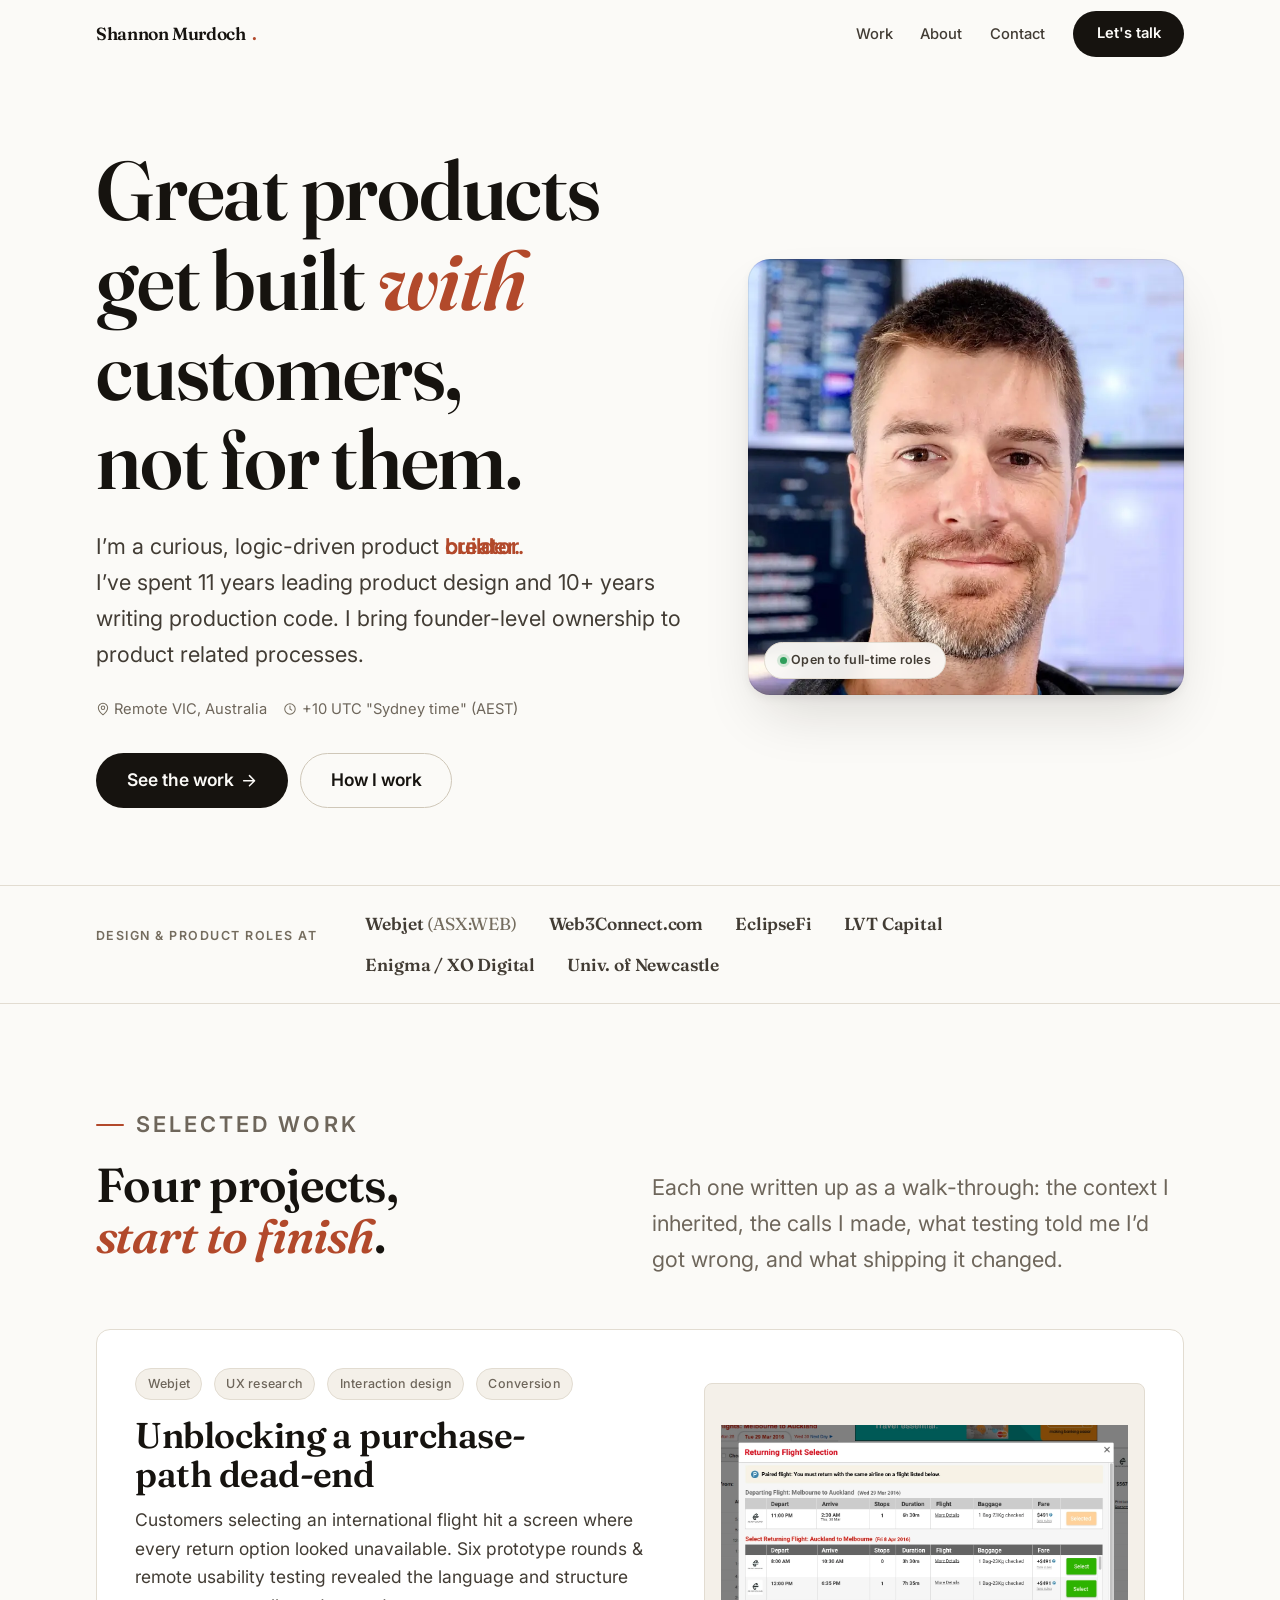
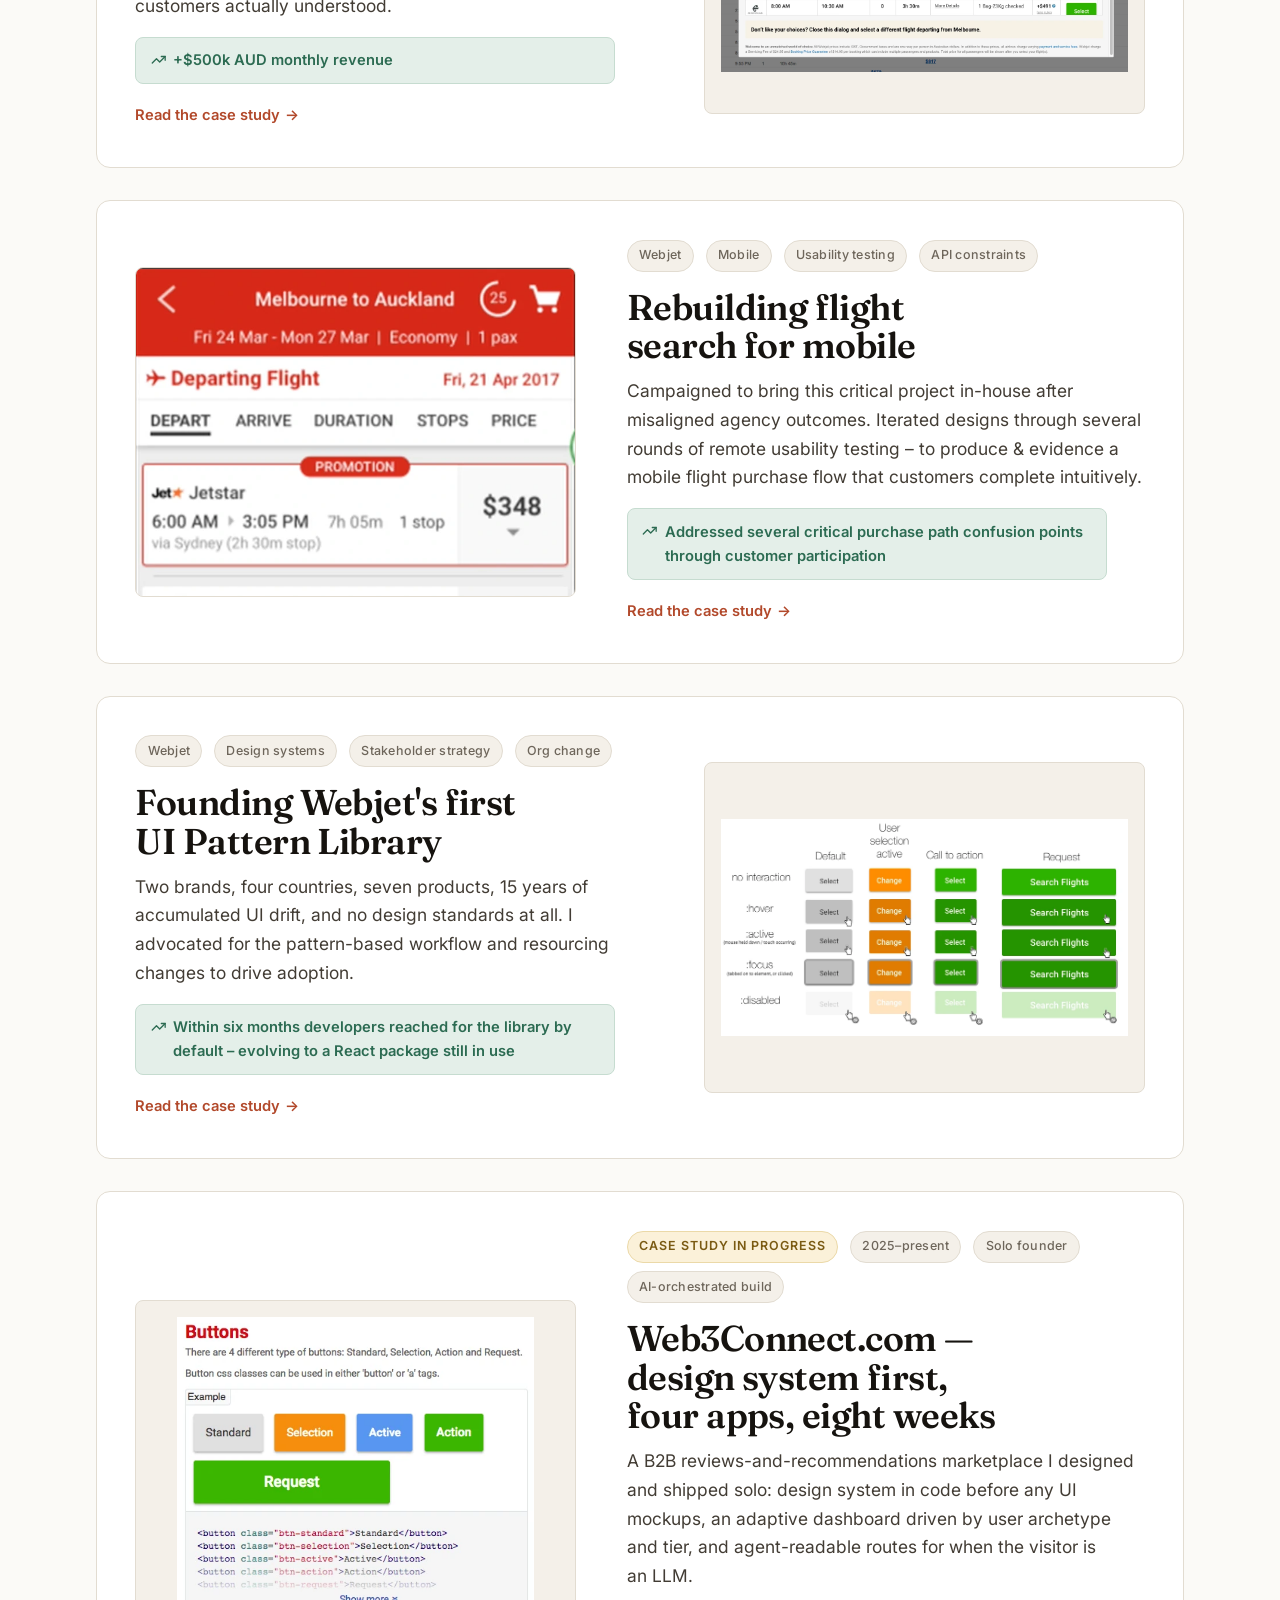
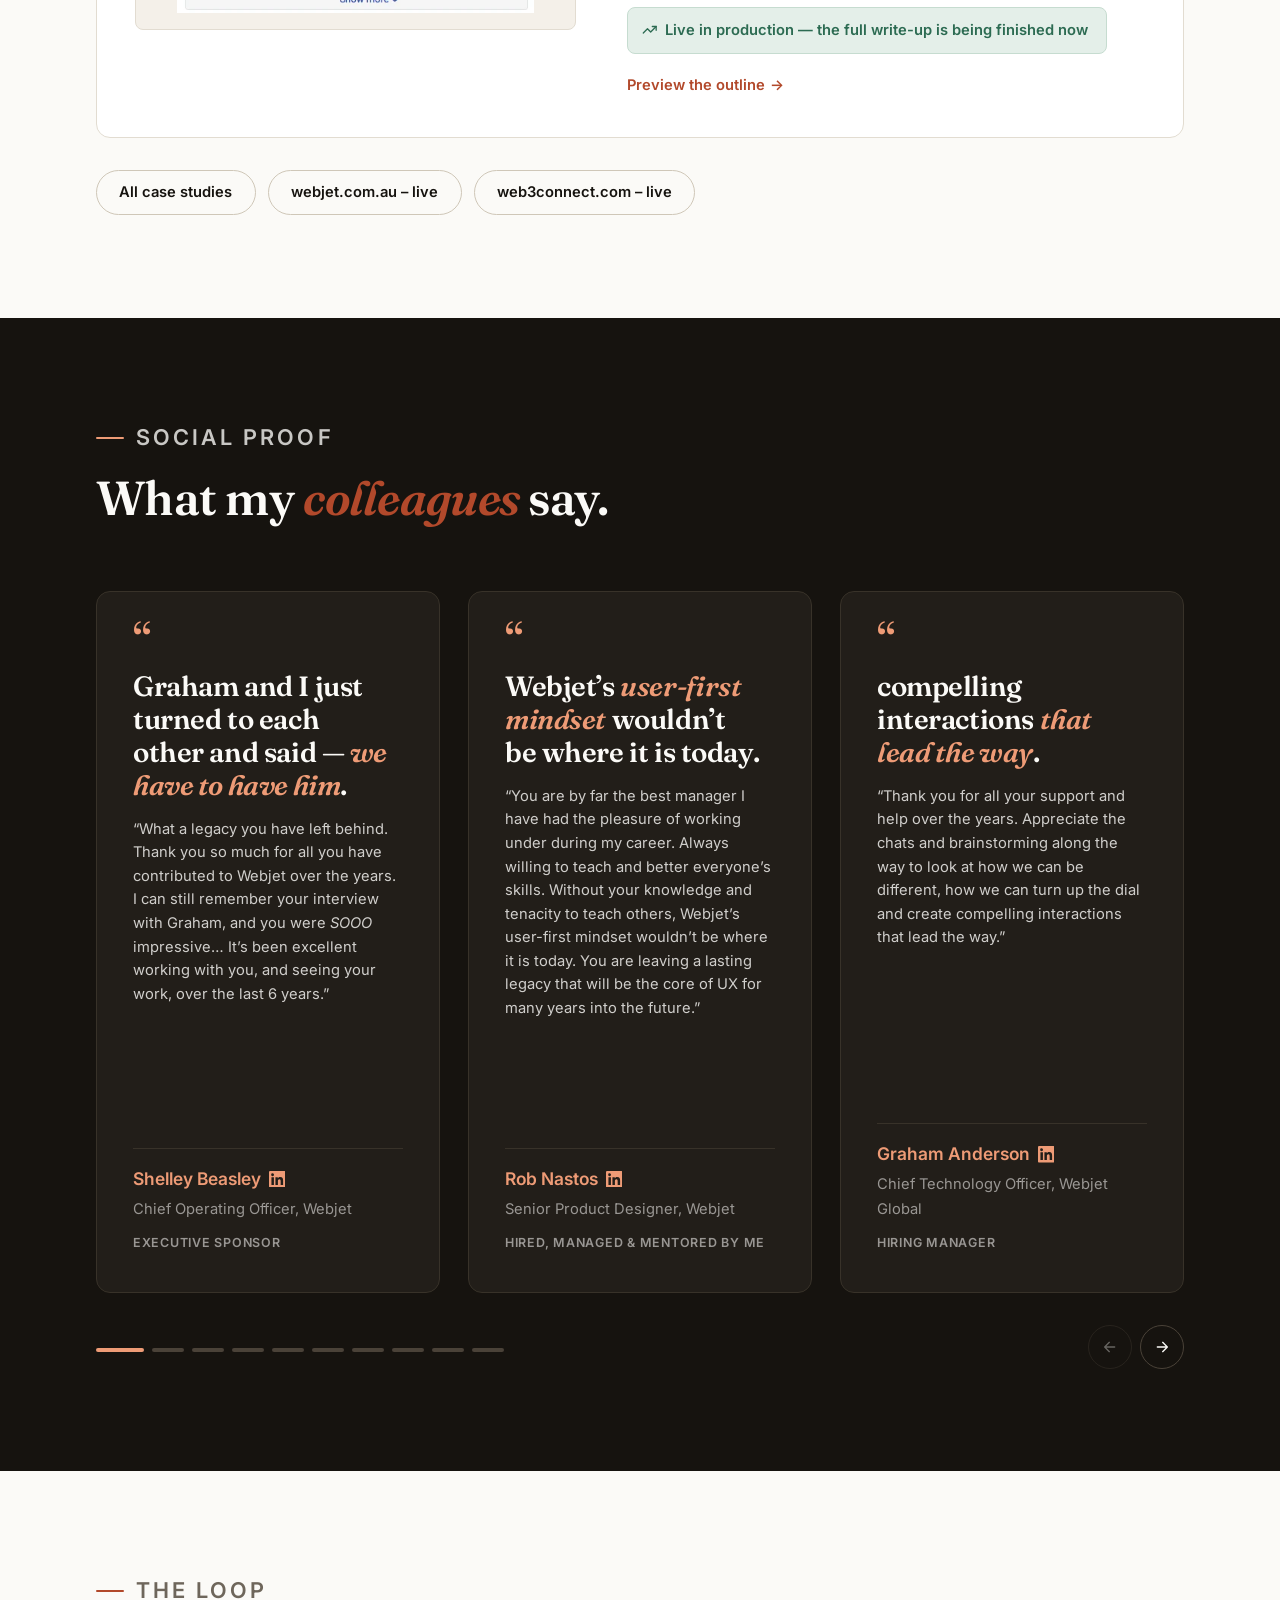
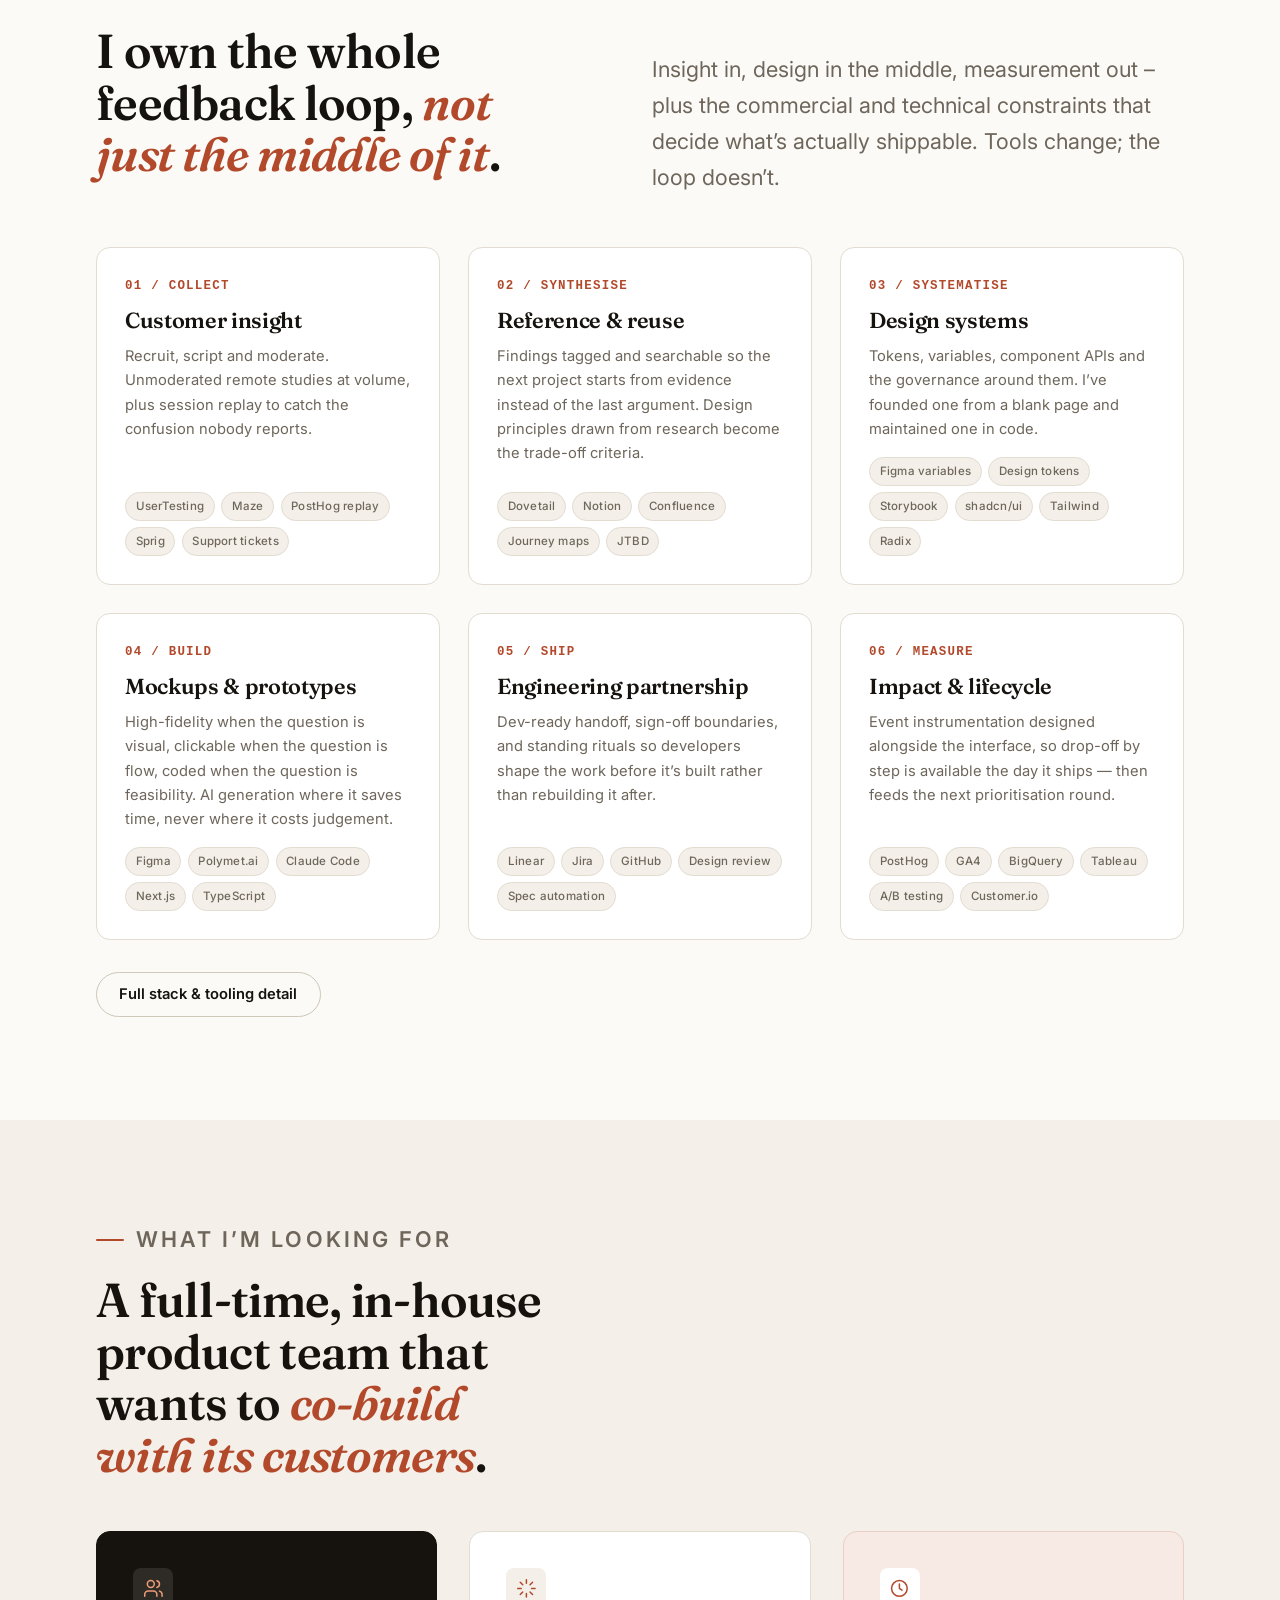
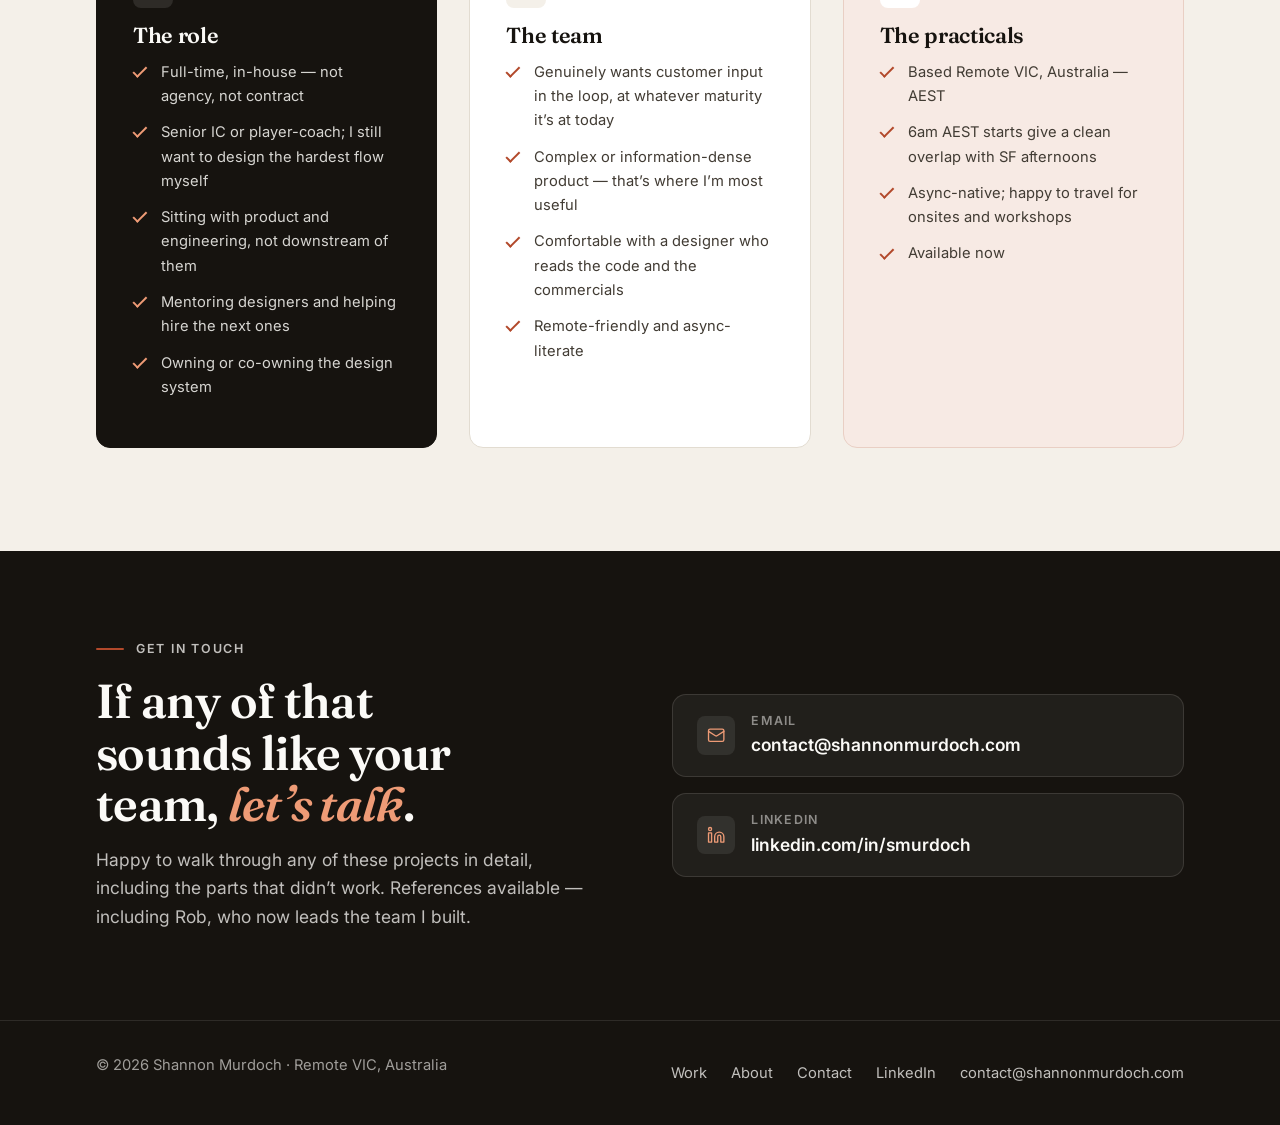
==== index.html @ 71bd130a "tweaks v2.2" ====
<!DOCTYPE html>
<html lang="en" class="no-js">
<head>
<meta charset="UTF-8">
<meta name="viewport" content="width=device-width, initial-scale=1">
<title>Shannon Murdoch — Product Design Leader</title>
<meta name="description" content="Product design leader with 20 years across design and engineering. I build products with customers, not for them — research practice, design systems, and shipped production interfaces. Available for a full-time in-house role. AEST, remote-native.">
<link rel="canonical" href="https://shannonmurdoch.com/">
<meta name="theme-color" content="#FBFAF7">
<meta property="og:type" content="website">
<meta property="og:site_name" content="Shannon Murdoch">
<meta property="og:url" content="https://shannonmurdoch.com/">
<meta property="og:title" content="Shannon Murdoch — Product Design Leader">
<meta property="og:description" content="20 years across design and engineering. Founded Webjet's UX practice and first UI Pattern Library; one usability fix returned +$500k AUD TTV per month. Looking for a full-time in-house product team.">
<meta property="og:image" content="https://shannonmurdoch.com/images/og-shannon-murdoch.jpg">
<meta name="twitter:card" content="summary_large_image">
<meta name="twitter:title" content="Shannon Murdoch — Product Design Leader">
<meta name="twitter:description" content="20 years across design and engineering. I build products with customers, not for them.">
<meta name="twitter:image" content="https://shannonmurdoch.com/images/og-shannon-murdoch.jpg">
<link rel="preconnect" href="https://fonts.googleapis.com">
<link rel="preconnect" href="https://fonts.gstatic.com" crossorigin>
<link href="https://fonts.googleapis.com/css2?family=Fraunces:ital,opsz,wght@0,9..144,400..700;1,9..144,400..600&amp;family=Inter:wght@400;500;600;700&amp;display=swap" rel="stylesheet">
<link rel="stylesheet" href="style.css?v=6">
<script>document.documentElement.classList.remove('no-js');</script>
<script type="application/ld+json">
{
  "@context": "https://schema.org",
  "@type": "Person",
  "name": "Shannon Murdoch",
  "url": "https://shannonmurdoch.com/",
  "image": "https://shannonmurdoch.com/images/og-shannon-murdoch.jpg",
  "jobTitle": "Product Design Leader",
  "email": "contact@shannonmurdoch.com",
  "address": { "@type": "PostalAddress", "addressRegion": "VIC", "addressCountry": "AU" },
  "alumniOf": { "@type": "CollegeOrUniversity", "name": "University of Newcastle" },
  "sameAs": ["https://www.linkedin.com/in/smurdoch"],
  "knowsAbout": ["Product Design","UX Research","Design Systems","Design Leadership","Front-end Development","Conversion Optimisation"]
}
</script>
</head>
<body>
<a class="skip-link" href="#main">Skip to content</a>

<header class="site-header">
  <div class="wrap site-header__inner">
    <a class="brand" href="index.html">Shannon Murdoch<span class="brand__dot">.</span></a>
    <button class="nav__toggle" type="button" aria-expanded="false" aria-controls="site-nav">
      <span class="visually-hidden">Menu</span>
      <svg class="icon-open" viewBox="0 0 24 24" fill="none" stroke="currentColor" stroke-width="1.75" stroke-linecap="round" aria-hidden="true"><path d="M3 6h18M3 12h18M3 18h18"/></svg>
      <svg class="icon-close" viewBox="0 0 24 24" fill="none" stroke="currentColor" stroke-width="1.75" stroke-linecap="round" aria-hidden="true"><path d="M18 6 6 18M6 6l12 12"/></svg>
    </button>
    <nav class="nav" id="site-nav" aria-label="Primary">
      <ul class="nav__list">
        <li><a class="nav__link" href="work.html">Work</a></li>
        <li><a class="nav__link" href="about.html">About</a></li>
        <li><a class="nav__link" href="contact.html">Contact</a></li>
      </ul>
      <a class="btn btn--primary" href="contact.html">Let's talk</a>
    </nav>
  </div>
</header>

<main id="main">

  <!-- ================= HERO ================= -->
  <section class="hero">
    <div class="wrap hero__grid">
      <div class="hero__body">
        <h1 class="hero__title">Great products get built <em>with</em> customers, not for them.</h1>
        <p class="hero__role visually-hidden">
          <span>Research practice</span><span>Design systems</span><span>Shipped interfaces</span><span>Measured outcomes</span>
        </p>
        <p class="hero__ethos">
          I&rsquo;m a curious, logic-driven product <span class="word-cycle" data-word-cycle aria-hidden="true"><span
            class="word-cycle__word is-in">creator.</span><span class="word-cycle__word">builder.</span><span
            class="word-cycle__word">founder.</span><span class="word-cycle__word">designer.</span><span
            class="word-cycle__word">researcher.</span></span><span class="visually-hidden">creator.</span><br>
          I&rsquo;ve spent 11 years leading product design and 10+ years writing production code. I bring
          founder-level ownership to product related processes.
        </p>
        <div class="hero__meta">
          <span>
            <svg viewBox="0 0 24 24" fill="none" stroke="currentColor" stroke-width="1.75" stroke-linecap="round" stroke-linejoin="round" aria-hidden="true"><path d="M20 10c0 6-8 12-8 12s-8-6-8-12a8 8 0 0 1 16 0Z"/><circle cx="12" cy="10" r="3"/></svg>
            Remote VIC, Australia
          </span>
          <span>
            <svg viewBox="0 0 24 24" fill="none" stroke="currentColor" stroke-width="1.75" stroke-linecap="round" stroke-linejoin="round" aria-hidden="true"><circle cx="12" cy="12" r="9"/><path d="M12 7v5l3 2"/></svg>
            +10 UTC "Sydney time" (AEST) 
          </span>
        </div>
        <div class="btn-row hero__actions">
          <a class="btn btn--primary btn--lg" href="work.html">
            See the work
            <svg viewBox="0 0 24 24" fill="none" stroke="currentColor" stroke-width="2" stroke-linecap="round" stroke-linejoin="round" aria-hidden="true"><path d="M5 12h14M13 5l7 7-7 7"/></svg>
          </a>
          <a class="btn btn--ghost btn--lg" href="about.html">How I work</a>
        </div>
      </div>
      <div class="hero__media">
        <div class="portrait portrait--square">
          <img src="images/shannon-murdoch.webp" width="800" height="800" alt="Shannon Murdoch" fetchpriority="high" decoding="async">
          <span class="portrait__badge"><span class="pulse" aria-hidden="true"></span> Open to full-time roles</span>
        </div>
      </div>
    </div>
  </section>

  <!-- ================= PROOF STRIP ================= -->
  <div class="proof-strip">
    <div class="wrap proof-strip__inner">
      <p class="proof-strip__label">Design &amp; product roles at</p>
      <ul class="proof-strip__items">
        <li>Webjet <span aria-hidden="true" style="color:var(--ink-4);font-weight:400">(ASX:WEB)</span></li>
        <li>Web3Connect.com</li>
        <li>EclipseFi</li>
        <li>LVT&nbsp;Capital</li>
        <li>Enigma&nbsp;/&nbsp;XO&nbsp;Digital</li>
        <li>Univ.&nbsp;of&nbsp;Newcastle</li>
      </ul>
    </div>
  </div>

  

  <!-- ================= SELECTED WORK ================= -->
  <section class="section" id="work">
    <div class="wrap">
      <div class="section-head section-head--split" data-reveal>
        <div>
          <p class="eyebrow">Selected work</p>
          <h2>Four projects, <em>start to finish</em>.</h2>
        </div>
        <div>
          <p>Each one written up as a walk-through: the context I inherited, the calls I made, what testing told me
          I&rsquo;d got wrong, and what shipping it changed.</p>
        </div>
      </div>

      <div class="work-list">

        <article class="work-card" data-reveal>
          <div class="work-card__body">
            <div class="work-card__meta">
              <span class="chip">Webjet</span>
              <span class="chip">UX research</span>
              <span class="chip">Interaction design</span>
              <span class="chip">Conversion</span>
            </div>
            <h3 class="work-card__title"><a href="work/paired-flight-modal.html">Unblocking a purchase-path dead-end</a></h3>
            <p class="work-card__desc">
              Customers selecting an international flight hit a screen where every return option looked unavailable.
              Six prototype rounds & remote usability testing revealed the language and structure customers actually understood.
            </p>
            <p class="work-card__outcome">
              <svg viewBox="0 0 24 24" fill="none" stroke="currentColor" stroke-width="2" stroke-linecap="round" stroke-linejoin="round" aria-hidden="true"><path d="M22 7 13.5 15.5l-5-5L2 17"/><path d="M16 7h6v6"/></svg>
              +$500k AUD monthly revenue
            </p>
            <span class="link-arrow">Read the case study <span class="arrow" aria-hidden="true">&rarr;</span></span>
          </div>
          <div class="work-card__media">
            <img src="images/work/paired-flight-modal/13-final-design.webp" width="1222" height="743" alt="Final paired-flight modal design showing departing flight and selectable returning flights" loading="lazy" decoding="async">
          </div>
        </article>

        <article class="work-card work-card--alt" data-reveal>
          <div class="work-card__body">
            <div class="work-card__meta">
              <span class="chip">Webjet</span>
              <span class="chip">Mobile</span>
              <span class="chip">Usability testing</span>
              <span class="chip">API constraints</span>
            </div>
            <h3 class="work-card__title"><a href="work/mobile-flight-purchase-path.html">Rebuilding flight search for mobile</a></h3>
            <p class="work-card__desc">
              Campaigned to bring this critical project in-house after misaligned agency outcomes. Iterated designs through several rounds
              of remote usability testing &ndash; to produce &amp; evidence a mobile flight purchase flow that customers
               complete intuitively.
            </p>
            <p class="work-card__outcome">
              <svg viewBox="0 0 24 24" fill="none" stroke="currentColor" stroke-width="2" stroke-linecap="round" stroke-linejoin="round" aria-hidden="true"><path d="M22 7 13.5 15.5l-5-5L2 17"/><path d="M16 7h6v6"/></svg>
              Addressed several critical purchase path confusion points through customer participation 
            </p>
            <span class="link-arrow">Read the case study <span class="arrow" aria-hidden="true">&rarr;</span></span>
          </div>
          <div class="work-card__media work-card__media--cover">
            <img src="images/work/mobile-flight-purchase-path/15-round-6-final.webp" width="760" height="1347" alt="Final mobile flight search results screen with sortable headers and a paired-flight promotion card" loading="lazy" decoding="async">
          </div>
        </article>

        <article class="work-card" data-reveal>
          <div class="work-card__body">
            <div class="work-card__meta">
              <span class="chip">Webjet</span>
              <span class="chip">Design systems</span>
              <span class="chip">Stakeholder strategy</span>
              <span class="chip">Org change</span>
            </div>
            <h3 class="work-card__title"><a href="work/ui-pattern-library.html">Founding Webjet's first UI Pattern Library</a></h3>
            <p class="work-card__desc">
              Two brands, four countries, seven products, 15 years of accumulated UI drift, and no design standards
              at all. I advocated for the pattern-based workflow and resourcing changes to drive adoption.
            </p>
            <p class="work-card__outcome">
              <svg viewBox="0 0 24 24" fill="none" stroke="currentColor" stroke-width="2" stroke-linecap="round" stroke-linejoin="round" aria-hidden="true"><path d="M22 7 13.5 15.5l-5-5L2 17"/><path d="M16 7h6v6"/></svg>
              Within six months developers reached for the library by default &ndash; evolving to a React package still in use
            </p>
            <span class="link-arrow">Read the case study <span class="arrow" aria-hidden="true">&rarr;</span></span>
          </div>
          <div class="work-card__media">
            <img src="images/work/ui-pattern-library/06-button-suite-spec.webp" width="884" height="471" alt="The standard Webjet button suite: sizes, states and colour variants" loading="lazy" decoding="async">
          </div>
        </article>

        <article class="work-card work-card--alt" data-reveal>
          <div class="work-card__body">
            <div class="work-card__meta">
              <span class="badge-soon">Case study in progress</span>
              <span class="chip">2025&ndash;present</span>
              <span class="chip">Solo founder</span>
              <span class="chip">AI-orchestrated build</span>
            </div>
            <h3 class="work-card__title"><a href="work/web3connect.html">Web3Connect.com &mdash; design system first, four apps, eight weeks</a></h3>
            <p class="work-card__desc">
              A B2B reviews-and-recommendations marketplace I designed and shipped solo: design system in code before
              any UI mockups, an adaptive dashboard driven by user archetype and tier, and agent-readable routes for
              when the visitor is an LLM.
            </p>
            <p class="work-card__outcome">
              <svg viewBox="0 0 24 24" fill="none" stroke="currentColor" stroke-width="2" stroke-linecap="round" stroke-linejoin="round" aria-hidden="true"><path d="M22 7 13.5 15.5l-5-5L2 17"/><path d="M16 7h6v6"/></svg>
              Live in production &mdash; the full write-up is being finished now
            </p>
            <span class="link-arrow">Preview the outline <span class="arrow" aria-hidden="true">&rarr;</span></span>
          </div>
          <div class="work-card__media">
            <img src="images/work/ui-pattern-library/07-hologram-documentation.webp" width="473" height="392" alt="Placeholder: documented component library output" loading="lazy" decoding="async">
          </div>
        </article>

      </div>

      <div class="btn-row mt-6" data-reveal>
        <a class="btn btn--ghost" href="work.html">All case studies</a>
        <a class="btn btn--ghost" href="https://www.webjet.com.au" target="_blank" rel="noopener noreferrer">webjet.com.au &ndash; live</a>
        <a class="btn btn--ghost" href="https://web3connect.com" target="_blank" rel="noopener noreferrer">web3connect.com &ndash; live</a>
      </div>
    </div>
  </section>

  <!-- ================= TESTIMONIALS ================= -->
  <section class="section section--ink" id="testimonials">
    <div class="wrap">
      <div class="section-head section-head--split" data-reveal>
        <div>
          <p class="eyebrow">Social proof</p>
          <h2>What my <em>colleagues</em> say.</h2>
        </div>
        <div>
          <p></p>
        </div>
      </div>

      <div class="tst" data-carousel aria-roledescription="carousel" aria-label="Testimonials">
        <div class="tst__viewport">
          <ul class="tst__track" style="list-style:none;margin:0;padding:0;max-width:none">

            <li class="tst__slide">
              <blockquote class="quote-card">
                <span class="quote-card__mark" aria-hidden="true">&ldquo;</span>
                <p class="quote-card__headline">Graham and I just turned to each other and said &mdash; <em>we have to have him</em>.</p>
                <div class="quote-card__body">
                  <p>&ldquo;What a legacy you have left behind. Thank you so
                  much for all you have contributed to Webjet over the years. I can still remember your interview with
                  Graham, and you were <em>SOOO</em> impressive&hellip; It&rsquo;s been excellent working
                  with you, and seeing your work, over the last 6 years.&rdquo;</p>
                </div>
                <footer class="quote-card__attr">
                  <cite><span class="quote-card__name"><a class="attr-link" href="https://www.linkedin.com/in/shelleybeasley/" target="_blank" rel="noopener noreferrer">Shelley Beasley<svg class="attr-link__icon" width="16" height="16" viewBox="0 0 24 24" fill="currentColor" aria-hidden="true"><path d="M20.45 20.45h-3.55v-5.57c0-1.33-.03-3.04-1.85-3.04-1.86 0-2.14 1.44-2.14 2.94v5.67H9.35V9h3.41v1.56h.05c.47-.9 1.63-1.85 3.36-1.85 3.6 0 4.27 2.37 4.27 5.45v6.29ZM5.34 7.43a2.07 2.07 0 1 1 0-4.13 2.07 2.07 0 0 1 0 4.13ZM7.12 20.45H3.55V9h3.57v11.45ZM22.22 0H1.77C.79 0 0 .77 0 1.72v20.56C0 23.23.79 24 1.77 24h20.45c.98 0 1.78-.77 1.78-1.72V1.72C24 .77 23.2 0 22.22 0Z"/></svg><span class="visually-hidden"> on LinkedIn (opens in a new tab)</span></a></span>
                  <span class="quote-card__role">Chief Operating Officer, Webjet</span></cite>
                  <span class="quote-card__rel">Executive sponsor</span>
                </footer>
              </blockquote>
            </li>

            <li class="tst__slide">
              <blockquote class="quote-card">
                <span class="quote-card__mark" aria-hidden="true">&ldquo;</span>
                <p class="quote-card__headline">Webjet&rsquo;s <em>user-first mindset</em> wouldn&rsquo;t be where it is today.</p>
                <div class="quote-card__body">
                  <p>&ldquo;You are by far the best manager I have had the pleasure of working under during my career. Always
                  willing to teach and better everyone&rsquo;s skills. Without your knowledge and tenacity to teach others,
                  Webjet&rsquo;s user-first mindset wouldn&rsquo;t be where it is today. You are leaving a lasting legacy that will be
                  the core of UX for many years into the future.&rdquo;</p>
                </div>
                <footer class="quote-card__attr">
                  <cite><span class="quote-card__name"><a class="attr-link" href="https://www.linkedin.com/in/rob-nastos/" target="_blank" rel="noopener noreferrer">Rob Nastos<svg class="attr-link__icon" width="16" height="16" viewBox="0 0 24 24" fill="currentColor" aria-hidden="true"><path d="M20.45 20.45h-3.55v-5.57c0-1.33-.03-3.04-1.85-3.04-1.86 0-2.14 1.44-2.14 2.94v5.67H9.35V9h3.41v1.56h.05c.47-.9 1.63-1.85 3.36-1.85 3.6 0 4.27 2.37 4.27 5.45v6.29ZM5.34 7.43a2.07 2.07 0 1 1 0-4.13 2.07 2.07 0 0 1 0 4.13ZM7.12 20.45H3.55V9h3.57v11.45ZM22.22 0H1.77C.79 0 0 .77 0 1.72v20.56C0 23.23.79 24 1.77 24h20.45c.98 0 1.78-.77 1.78-1.72V1.72C24 .77 23.2 0 22.22 0Z"/></svg><span class="visually-hidden"> on LinkedIn (opens in a new tab)</span></a></span>
                  <span class="quote-card__role">Senior Product Designer, Webjet</span></cite>
                  <span class="quote-card__rel">Hired, managed &amp; mentored by me</span>
                </footer>
              </blockquote>
            </li>

            <li class="tst__slide">
              <blockquote class="quote-card">
                <span class="quote-card__mark" aria-hidden="true">&ldquo;</span>
                <p class="quote-card__headline">compelling interactions <em>that lead the way</em>.</p>
                <div class="quote-card__body">
                  <p>&ldquo;Thank you for all your support and help over the years. Appreciate the chats and brainstorming
                  along the way to look at how we can be different, how we can turn up the dial and create compelling
                  interactions that lead the way.&rdquo;</p>
                </div>
                <footer class="quote-card__attr">
                  <cite><span class="quote-card__name"><a class="attr-link" href="https://www.linkedin.com/in/andersongraham/" target="_blank" rel="noopener noreferrer">Graham Anderson<svg class="attr-link__icon" width="16" height="16" viewBox="0 0 24 24" fill="currentColor" aria-hidden="true"><path d="M20.45 20.45h-3.55v-5.57c0-1.33-.03-3.04-1.85-3.04-1.86 0-2.14 1.44-2.14 2.94v5.67H9.35V9h3.41v1.56h.05c.47-.9 1.63-1.85 3.36-1.85 3.6 0 4.27 2.37 4.27 5.45v6.29ZM5.34 7.43a2.07 2.07 0 1 1 0-4.13 2.07 2.07 0 0 1 0 4.13ZM7.12 20.45H3.55V9h3.57v11.45ZM22.22 0H1.77C.79 0 0 .77 0 1.72v20.56C0 23.23.79 24 1.77 24h20.45c.98 0 1.78-.77 1.78-1.72V1.72C24 .77 23.2 0 22.22 0Z"/></svg><span class="visually-hidden"> on LinkedIn (opens in a new tab)</span></a></span>
                  <span class="quote-card__role">Chief Technology Officer, Webjet Global</span></cite>
                  <span class="quote-card__rel">Hiring manager</span>
                </footer>
              </blockquote>
            </li>

            <li class="tst__slide">
              <blockquote class="quote-card">
                <span class="quote-card__mark" aria-hidden="true">&ldquo;</span>
                <p class="quote-card__headline">You truly have left a mark on Webjet and <em>embedded UX</em> here.</p>
                <div class="quote-card__body">
                  <p>&ldquo;It&rsquo;s been a pleasure to work with you over the years. You truly have left a mark on Webjet and
                  embedded UX here.&rdquo;</p>
                </div>
                <footer class="quote-card__attr">
                  <cite><span class="quote-card__name"><a class="attr-link" href="https://www.linkedin.com/in/shashank-kaul-13b5839/" target="_blank" rel="noopener noreferrer">Shashank Kaul<svg class="attr-link__icon" width="16" height="16" viewBox="0 0 24 24" fill="currentColor" aria-hidden="true"><path d="M20.45 20.45h-3.55v-5.57c0-1.33-.03-3.04-1.85-3.04-1.86 0-2.14 1.44-2.14 2.94v5.67H9.35V9h3.41v1.56h.05c.47-.9 1.63-1.85 3.36-1.85 3.6 0 4.27 2.37 4.27 5.45v6.29ZM5.34 7.43a2.07 2.07 0 1 1 0-4.13 2.07 2.07 0 0 1 0 4.13ZM7.12 20.45H3.55V9h3.57v11.45ZM22.22 0H1.77C.79 0 0 .77 0 1.72v20.56C0 23.23.79 24 1.77 24h20.45c.98 0 1.78-.77 1.78-1.72V1.72C24 .77 23.2 0 22.22 0Z"/></svg><span class="visually-hidden"> on LinkedIn (opens in a new tab)</span></a></span>
                  <span class="quote-card__role">Chief Technology Officer, Webjet ANZ</span></cite>
                  <span class="quote-card__rel">Engineering leadership</span>
                </footer>
              </blockquote>
            </li>

            <li class="tst__slide">
              <blockquote class="quote-card">
                <span class="quote-card__mark" aria-hidden="true">&ldquo;</span>
                <p class="quote-card__headline">UX became a <em>first consideration</em> when designing new features.</p>
                <div class="quote-card__body">
                  <p>&ldquo;You made a major contribution to the change of development process in Webjet, where UX became an
                  important / first consideration during design of new features.&rdquo;</p>
                </div>
                <footer class="quote-card__attr">
                  <cite><span class="quote-card__name"><a class="attr-link" href="https://www.linkedin.com/in/michael-freidgeim-0106853/" target="_blank" rel="noopener noreferrer">Michael Freidgeim<svg class="attr-link__icon" width="16" height="16" viewBox="0 0 24 24" fill="currentColor" aria-hidden="true"><path d="M20.45 20.45h-3.55v-5.57c0-1.33-.03-3.04-1.85-3.04-1.86 0-2.14 1.44-2.14 2.94v5.67H9.35V9h3.41v1.56h.05c.47-.9 1.63-1.85 3.36-1.85 3.6 0 4.27 2.37 4.27 5.45v6.29ZM5.34 7.43a2.07 2.07 0 1 1 0-4.13 2.07 2.07 0 0 1 0 4.13ZM7.12 20.45H3.55V9h3.57v11.45ZM22.22 0H1.77C.79 0 0 .77 0 1.72v20.56C0 23.23.79 24 1.77 24h20.45c.98 0 1.78-.77 1.78-1.72V1.72C24 .77 23.2 0 22.22 0Z"/></svg><span class="visually-hidden"> on LinkedIn (opens in a new tab)</span></a></span>
                  <span class="quote-card__role">Engineering, Webjet</span></cite>
                  <span class="quote-card__rel">Cross-functional partner</span>
                </footer>
              </blockquote>
            </li>

            <li class="tst__slide">
              <blockquote class="quote-card">
                <span class="quote-card__mark" aria-hidden="true">&ldquo;</span>
                <p class="quote-card__headline">A depth of experience most candidates <em>can only dream of</em>.</p>
                <div class="quote-card__body">
                  <p>&ldquo;Shannon was, without a doubt, the single most valued member of our digital team. His strategic
                  vision and ability to map and plan out even the most complex of projects was highly valued. He is
                  confident applying a range of UX methodologies to gain insight&hellip; I&rsquo;ve never had a staff member who was
                  more of a pleasure to manage and to learn from. I cannot recommend him highly enough and would re-hire
                  him myself at any time.&rdquo;</p>
                </div>
                <footer class="quote-card__attr">
                  <cite><span class="quote-card__name">Tara Saxon</span>
                  <span class="quote-card__role">Shannon&rsquo;s manager, Enigma Communications</span></cite>
                  <span class="quote-card__rel">LinkedIn recommendation</span>
                </footer>
              </blockquote>
            </li>

            <li class="tst__slide">
              <blockquote class="quote-card">
                <span class="quote-card__mark" aria-hidden="true">&ldquo;</span>
                <p class="quote-card__headline">A blend of <em>strategist, analyst, architect and developer</em>.</p>
                <div class="quote-card__body">
                  <p>&ldquo;Shannon is a unique and talented blend of strategist, analyst, architect and developer. This is a
                  reflection of his breadth of interest and expertise &mdash; not a case of being a &lsquo;jack of all trades&rsquo;. He is
                  positively tenacious, thorough, ethical, and equally capable teasing out project requirements and goals
                  in meetings as he is in extracting insights from web analytics, competitor analysis, and market
                  research.&rdquo;</p>
                </div>
                <footer class="quote-card__attr">
                  <cite><span class="quote-card__name"><a class="attr-link" href="https://www.linkedin.com/in/pauldoolan1/" target="_blank" rel="noopener noreferrer">Paul Doolan<svg class="attr-link__icon" width="16" height="16" viewBox="0 0 24 24" fill="currentColor" aria-hidden="true"><path d="M20.45 20.45h-3.55v-5.57c0-1.33-.03-3.04-1.85-3.04-1.86 0-2.14 1.44-2.14 2.94v5.67H9.35V9h3.41v1.56h.05c.47-.9 1.63-1.85 3.36-1.85 3.6 0 4.27 2.37 4.27 5.45v6.29ZM5.34 7.43a2.07 2.07 0 1 1 0-4.13 2.07 2.07 0 0 1 0 4.13ZM7.12 20.45H3.55V9h3.57v11.45ZM22.22 0H1.77C.79 0 0 .77 0 1.72v20.56C0 23.23.79 24 1.77 24h20.45c.98 0 1.78-.77 1.78-1.72V1.72C24 .77 23.2 0 22.22 0Z"/></svg><span class="visually-hidden"> on LinkedIn (opens in a new tab)</span></a></span>
                  <span class="quote-card__role">Same team, Enigma Communications</span></cite>
                  <span class="quote-card__rel">LinkedIn recommendation</span>
                </footer>
              </blockquote>
            </li>

            <li class="tst__slide">
              <blockquote class="quote-card">
                <span class="quote-card__mark" aria-hidden="true">&ldquo;</span>
                <p class="quote-card__headline">Instrumental in <em>setting the tone</em> of the UX team in Dubai.</p>
                <div class="quote-card__body">
                  <p>&ldquo;Huge thank you for recommending me to lead the UX team at WebBeds. You were instrumental in setting
                  the tone of the UX team in Dubai, and the knowledge you shared during that week-long workshop back in
                  Jul 2019 was of tremendous help &mdash; I can&rsquo;t thank you enough for that.&rdquo;</p>
                </div>
                <footer class="quote-card__attr">
                  <cite><span class="quote-card__name"><a class="attr-link" href="https://www.linkedin.com/in/varunvelhankar/" target="_blank" rel="noopener noreferrer">Varun Velhankar<svg class="attr-link__icon" width="16" height="16" viewBox="0 0 24 24" fill="currentColor" aria-hidden="true"><path d="M20.45 20.45h-3.55v-5.57c0-1.33-.03-3.04-1.85-3.04-1.86 0-2.14 1.44-2.14 2.94v5.67H9.35V9h3.41v1.56h.05c.47-.9 1.63-1.85 3.36-1.85 3.6 0 4.27 2.37 4.27 5.45v6.29ZM5.34 7.43a2.07 2.07 0 1 1 0-4.13 2.07 2.07 0 0 1 0 4.13ZM7.12 20.45H3.55V9h3.57v11.45ZM22.22 0H1.77C.79 0 0 .77 0 1.72v20.56C0 23.23.79 24 1.77 24h20.45c.98 0 1.78-.77 1.78-1.72V1.72C24 .77 23.2 0 22.22 0Z"/></svg><span class="visually-hidden"> on LinkedIn (opens in a new tab)</span></a></span>
                  <span class="quote-card__role">UX Lead, WebBeds (Dubai)</span></cite>
                  <span class="quote-card__rel">Regional team</span>
                </footer>
              </blockquote>
            </li>

            <li class="tst__slide">
              <blockquote class="quote-card">
                <span class="quote-card__mark" aria-hidden="true">&ldquo;</span>
                <p class="quote-card__headline">Bringing in a <em>proper UX model and mindset</em>.</p>
                <div class="quote-card__body">
                  <p>&ldquo;Over 5 years at Webjet sorting us out and bringing in a proper UX model and mindset. Your dedication
                  and doggedness is one of your greatest assets &mdash; which will sorely be missed.&rdquo;</p>
                </div>
                <footer class="quote-card__attr">
                  <cite><span class="quote-card__name"><a class="attr-link" href="https://www.linkedin.com/in/lachlan-mckerrow-6065aa3/" target="_blank" rel="noopener noreferrer">Lachlan McKerrow<svg class="attr-link__icon" width="16" height="16" viewBox="0 0 24 24" fill="currentColor" aria-hidden="true"><path d="M20.45 20.45h-3.55v-5.57c0-1.33-.03-3.04-1.85-3.04-1.86 0-2.14 1.44-2.14 2.94v5.67H9.35V9h3.41v1.56h.05c.47-.9 1.63-1.85 3.36-1.85 3.6 0 4.27 2.37 4.27 5.45v6.29ZM5.34 7.43a2.07 2.07 0 1 1 0-4.13 2.07 2.07 0 0 1 0 4.13ZM7.12 20.45H3.55V9h3.57v11.45ZM22.22 0H1.77C.79 0 0 .77 0 1.72v20.56C0 23.23.79 24 1.77 24h20.45c.98 0 1.78-.77 1.78-1.72V1.72C24 .77 23.2 0 22.22 0Z"/></svg><span class="visually-hidden"> on LinkedIn (opens in a new tab)</span></a></span>
                  <span class="quote-card__role">Product Owner, Webjet</span></cite>
                  <span class="quote-card__rel">Farewell board</span>
                </footer>
              </blockquote>
            </li>

            <li class="tst__slide">
              <blockquote class="quote-card">
                <span class="quote-card__mark" aria-hidden="true">&ldquo;</span>
                <p class="quote-card__headline">So many projects where you were <em>instrumental to the success</em>.</p>
                <div class="quote-card__body">
                  <p>&ldquo;It&rsquo;s hard to imagine Webjet without you. I have been on so many projects throughout my time where
                  you were instrumental to the success. I loved that I could bounce ideas with you on any topic. I have
                  learned a lot from you.&rdquo;</p>
                </div>
                <footer class="quote-card__attr">
                  <cite><span class="quote-card__name"><a class="attr-link" href="https://www.linkedin.com/in/dinesh-cooray-43b57636/" target="_blank" rel="noopener noreferrer">Dinesh Cooray<svg class="attr-link__icon" width="16" height="16" viewBox="0 0 24 24" fill="currentColor" aria-hidden="true"><path d="M20.45 20.45h-3.55v-5.57c0-1.33-.03-3.04-1.85-3.04-1.86 0-2.14 1.44-2.14 2.94v5.67H9.35V9h3.41v1.56h.05c.47-.9 1.63-1.85 3.36-1.85 3.6 0 4.27 2.37 4.27 5.45v6.29ZM5.34 7.43a2.07 2.07 0 1 1 0-4.13 2.07 2.07 0 0 1 0 4.13ZM7.12 20.45H3.55V9h3.57v11.45ZM22.22 0H1.77C.79 0 0 .77 0 1.72v20.56C0 23.23.79 24 1.77 24h20.45c.98 0 1.78-.77 1.78-1.72V1.72C24 .77 23.2 0 22.22 0Z"/></svg><span class="visually-hidden"> on LinkedIn (opens in a new tab)</span></a></span>
                  <span class="quote-card__role">Business Analyst, Flights, Webjet</span></cite>
                  <span class="quote-card__rel">Farewell board</span>
                </footer>
              </blockquote>
            </li>

            <li class="tst__slide">
              <blockquote class="quote-card">
                <span class="quote-card__mark" aria-hidden="true">&ldquo;</span>
                <p class="quote-card__headline">Helped us avoid <em>one button doing 11 different things</em>.</p>
                <div class="quote-card__body">
                  <p>&ldquo;It&rsquo;s nice to work with you, and introducing UX culture to Webjet. You contributed significant
                  effort to every interaction, with valuable customer feedback &mdash; helped us to avoid one button doing 11
                  different things!&rdquo;</p>
                </div>
                <footer class="quote-card__attr">
                  <cite><span class="quote-card__name"><a class="attr-link" href="https://www.linkedin.com/in/mitalkakaiya/" target="_blank" rel="noopener noreferrer">Mital Kakaiya<svg class="attr-link__icon" width="16" height="16" viewBox="0 0 24 24" fill="currentColor" aria-hidden="true"><path d="M20.45 20.45h-3.55v-5.57c0-1.33-.03-3.04-1.85-3.04-1.86 0-2.14 1.44-2.14 2.94v5.67H9.35V9h3.41v1.56h.05c.47-.9 1.63-1.85 3.36-1.85 3.6 0 4.27 2.37 4.27 5.45v6.29ZM5.34 7.43a2.07 2.07 0 1 1 0-4.13 2.07 2.07 0 0 1 0 4.13ZM7.12 20.45H3.55V9h3.57v11.45ZM22.22 0H1.77C.79 0 0 .77 0 1.72v20.56C0 23.23.79 24 1.77 24h20.45c.98 0 1.78-.77 1.78-1.72V1.72C24 .77 23.2 0 22.22 0Z"/></svg><span class="visually-hidden"> on LinkedIn (opens in a new tab)</span></a></span>
                  <span class="quote-card__role">Solutions Architect, Webjet</span></cite>
                  <span class="quote-card__rel">Farewell board</span>
                </footer>
              </blockquote>
            </li>

            <li class="tst__slide">
              <blockquote class="quote-card">
                <span class="quote-card__mark" aria-hidden="true">&ldquo;</span>
                <p class="quote-card__headline">Always time and enthusiasm to lean into our <em>path of UX maturation</em>.</p>
                <div class="quote-card__body">
                  <p>&ldquo;You will be greatly missed. Thank you so much for always having time and enthusiasm to lean into
                  Online Republic and encourage us along our path of UX maturation.&rdquo;</p>
                </div>
                <footer class="quote-card__attr">
                  <cite><span class="quote-card__name"><a class="attr-link" href="https://www.linkedin.com/in/alexisduncan/" target="_blank" rel="noopener noreferrer">Ali Duncan<svg class="attr-link__icon" width="16" height="16" viewBox="0 0 24 24" fill="currentColor" aria-hidden="true"><path d="M20.45 20.45h-3.55v-5.57c0-1.33-.03-3.04-1.85-3.04-1.86 0-2.14 1.44-2.14 2.94v5.67H9.35V9h3.41v1.56h.05c.47-.9 1.63-1.85 3.36-1.85 3.6 0 4.27 2.37 4.27 5.45v6.29ZM5.34 7.43a2.07 2.07 0 1 1 0-4.13 2.07 2.07 0 0 1 0 4.13ZM7.12 20.45H3.55V9h3.57v11.45ZM22.22 0H1.77C.79 0 0 .77 0 1.72v20.56C0 23.23.79 24 1.77 24h20.45c.98 0 1.78-.77 1.78-1.72V1.72C24 .77 23.2 0 22.22 0Z"/></svg><span class="visually-hidden"> on LinkedIn (opens in a new tab)</span></a></span>
                  <span class="quote-card__role">Online Republic (Webjet Group, NZ)</span></cite>
                  <span class="quote-card__rel">Farewell board</span>
                </footer>
              </blockquote>
            </li>

          </ul>
        </div>

        <div class="tst__nav">
          <ul class="tst__dots" role="tablist" aria-label="Choose testimonial"></ul>
          <div class="tst__arrows">
            <button class="tst__arrow" type="button" data-tst="prev" aria-label="Previous testimonials">
              <svg viewBox="0 0 24 24" fill="none" stroke="currentColor" stroke-width="2" stroke-linecap="round" stroke-linejoin="round" aria-hidden="true"><path d="M19 12H5M11 19l-7-7 7-7"/></svg>
            </button>
            <button class="tst__arrow" type="button" data-tst="next" aria-label="Next testimonials">
              <svg viewBox="0 0 24 24" fill="none" stroke="currentColor" stroke-width="2" stroke-linecap="round" stroke-linejoin="round" aria-hidden="true"><path d="M5 12h14M13 5l7 7-7 7"/></svg>
            </button>
          </div>
        </div>
      </div>
    </div>
  </section>

  <!-- ================= HOW I WORK (STACK) ================= -->
  <section class="section" id="approach">
    <div class="wrap">
      <div class="section-head section-head--split" data-reveal>
        <div>
          <p class="eyebrow">The loop</p>
          <h2>I own the whole feedback loop, <em>not just the middle of it</em>.</h2>
        </div>
        <div>
          <p>Insight in, design in the middle, measurement out &ndash; plus the commercial and technical constraints
          that decide what&rsquo;s actually shippable. Tools change; the loop doesn&rsquo;t.</p>
        </div>
      </div>

      <div class="cap-grid">
        <div class="cap" data-reveal>
          <span class="cap__step">01 / COLLECT</span>
          <h3>Customer insight</h3>
          <p>Recruit, script and moderate. Unmoderated remote studies at volume, plus session replay to catch the
          confusion nobody reports.</p>
          <div class="cap__tools">
            <span class="chip">UserTesting</span><span class="chip">Maze</span><span class="chip">PostHog replay</span><span class="chip">Sprig</span><span class="chip">Support tickets</span>
          </div>
        </div>
        <div class="cap" data-reveal>
          <span class="cap__step">02 / SYNTHESISE</span>
          <h3>Reference &amp; reuse</h3>
          <p>Findings tagged and searchable so the next project starts from evidence instead of the last argument.
          Design principles drawn from research become the trade-off criteria.</p>
          <div class="cap__tools">
            <span class="chip">Dovetail</span><span class="chip">Notion</span><span class="chip">Confluence</span><span class="chip">Journey maps</span><span class="chip">JTBD</span>
          </div>
        </div>
        <div class="cap" data-reveal>
          <span class="cap__step">03 / SYSTEMATISE</span>
          <h3>Design systems</h3>
          <p>Tokens, variables, component APIs and the governance around them. I&rsquo;ve founded one from a blank page
          and maintained one in code.</p>
          <div class="cap__tools">
            <span class="chip">Figma variables</span><span class="chip">Design tokens</span><span class="chip">Storybook</span><span class="chip">shadcn/ui</span><span class="chip">Tailwind</span><span class="chip">Radix</span>
          </div>
        </div>
        <div class="cap" data-reveal>
          <span class="cap__step">04 / BUILD</span>
          <h3>Mockups &amp; prototypes</h3>
          <p>High-fidelity when the question is visual, clickable when the question is flow, coded when the question
          is feasibility. AI generation where it saves time, never where it costs judgement.</p>
          <div class="cap__tools">
            <span class="chip">Figma</span><span class="chip">Polymet.ai</span><span class="chip">Claude&nbsp;Code</span><span class="chip">Next.js</span><span class="chip">TypeScript</span>
          </div>
        </div>
        <div class="cap" data-reveal>
          <span class="cap__step">05 / SHIP</span>
          <h3>Engineering partnership</h3>
          <p>Dev-ready handoff, sign-off boundaries, and standing rituals so developers shape the work before it&rsquo;s
          built rather than rebuilding it after.</p>
          <div class="cap__tools">
            <span class="chip">Linear</span><span class="chip">Jira</span><span class="chip">GitHub</span><span class="chip">Design review</span><span class="chip">Spec automation</span>
          </div>
        </div>
        <div class="cap" data-reveal>
          <span class="cap__step">06 / MEASURE</span>
          <h3>Impact &amp; lifecycle</h3>
          <p>Event instrumentation designed alongside the interface, so drop-off by step is available the day it ships
          &mdash; then feeds the next prioritisation round.</p>
          <div class="cap__tools">
            <span class="chip">PostHog</span><span class="chip">GA4</span><span class="chip">BigQuery</span><span class="chip">Tableau</span><span class="chip">A/B testing</span><span class="chip">Customer.io</span>
          </div>
        </div>
      </div>

      <div class="btn-row mt-6" data-reveal>
        <a class="btn btn--ghost" href="about.html#stack">Full stack &amp; tooling detail</a>
      </div>
    </div>
  </section>

  <!-- ================= LOOKING FOR ================= -->
  <section class="section section--wash" id="looking-for">
    <div class="wrap">
      <div class="section-head" data-reveal>
        <p class="eyebrow">What I&rsquo;m looking for</p>
        <h2 class="measure-narrow">A full-time, in-house product team that wants to <em>co-build with its customers</em>.</h2>
      </div>
      <div class="panel-grid">
        <div class="panel panel--ink" data-reveal>
          <span class="panel__icon">
            <svg viewBox="0 0 24 24" fill="none" stroke="currentColor" stroke-width="1.75" stroke-linecap="round" stroke-linejoin="round" aria-hidden="true"><path d="M16 21v-2a4 4 0 0 0-4-4H6a4 4 0 0 0-4 4v2"/><circle cx="9" cy="7" r="4"/><path d="M22 21v-2a4 4 0 0 0-3-3.87M16 3.13a4 4 0 0 1 0 7.75"/></svg>
          </span>
          <h3>The role</h3>
          <ul class="check-list check-list--sm">
            <li>Full-time, in-house &mdash; not agency, not contract</li>
            <li>Senior IC or player-coach; I still want to design the hardest flow myself</li>
            <li>Sitting with product and engineering, not downstream of them</li>
            <li>Mentoring designers and helping hire the next ones</li>
            <li>Owning or co-owning the design system</li>
          </ul>
        </div>
        <div class="panel" data-reveal>
          <span class="panel__icon">
            <svg viewBox="0 0 24 24" fill="none" stroke="currentColor" stroke-width="1.75" stroke-linecap="round" stroke-linejoin="round" aria-hidden="true"><path d="M12 2v4M12 18v4M4.9 4.9l2.9 2.9M16.2 16.2l2.9 2.9M2 12h4M18 12h4M4.9 19.1l2.9-2.9M16.2 7.8l2.9-2.9"/></svg>
          </span>
          <h3>The team</h3>
          <ul class="check-list check-list--sm">
            <li>Genuinely wants customer input in the loop, at whatever maturity it&rsquo;s at today</li>
            <li>Complex or information-dense product &mdash; that&rsquo;s where I&rsquo;m most useful</li>
            <li>Comfortable with a designer who reads the code and the commercials</li>
            <li>Remote-friendly and async-literate</li>
          </ul>
        </div>
        <div class="panel panel--accent" data-reveal>
          <span class="panel__icon">
            <svg viewBox="0 0 24 24" fill="none" stroke="currentColor" stroke-width="1.75" stroke-linecap="round" stroke-linejoin="round" aria-hidden="true"><circle cx="12" cy="12" r="9"/><path d="M12 7v5l3 2"/></svg>
          </span>
          <h3>The practicals</h3>
          <ul class="check-list check-list--sm">
            <li>Based Remote VIC, Australia &mdash; AEST</li>
            <li>6am AEST starts give a clean overlap with SF afternoons</li>
            <li>Async-native; happy to travel for onsites and workshops</li>
            <li>Available now</li>
          </ul>
        </div>
      </div>
    </div>
  </section>

  <!-- ================= CTA ================= -->
  <section class="cta-band" id="contact">
    <div class="wrap cta-band__inner">
      <div data-reveal>
        <p class="eyebrow">Get in touch</p>
        <h2>If any of that sounds like your team, <em>let&rsquo;s talk</em>.</h2>
        <p>Happy to walk through any of these projects in detail, including the parts that didn&rsquo;t work. References
        available &mdash; including Rob, who now leads the team I built.</p>
      </div>
      <div class="cta-band__contacts" data-reveal>
        <a class="contact-line" href="mailto:contact@shannonmurdoch.com">
          <span class="contact-line__icon">
            <svg viewBox="0 0 24 24" fill="none" stroke="currentColor" stroke-width="1.75" stroke-linecap="round" stroke-linejoin="round" aria-hidden="true"><rect x="2" y="4" width="20" height="16" rx="2"/><path d="m22 7-8.97 5.7a1.94 1.94 0 0 1-2.06 0L2 7"/></svg>
          </span>
          <span class="contact-line__text">
            <span class="contact-line__label">Email</span>
            <span class="contact-line__value">contact@shannonmurdoch.com</span>
          </span>
        </a>
        <a class="contact-line" href="https://www.linkedin.com/in/smurdoch" target="_blank" rel="noopener noreferrer">
          <span class="contact-line__icon">
            <svg viewBox="0 0 24 24" fill="none" stroke="currentColor" stroke-width="1.75" stroke-linecap="round" stroke-linejoin="round" aria-hidden="true"><path d="M16 8a6 6 0 0 1 6 6v7h-4v-7a2 2 0 0 0-4 0v7h-4v-7a6 6 0 0 1 6-6z"/><rect x="2" y="9" width="4" height="12"/><circle cx="4" cy="4" r="2"/></svg>
          </span>
          <span class="contact-line__text">
            <span class="contact-line__label">LinkedIn</span>
            <span class="contact-line__value">linkedin.com/in/smurdoch</span>
          </span>
        </a>
      </div>
    </div>
  </section>

</main>

<footer class="site-footer">
  <div class="wrap site-footer__inner">
    <p>&copy; 2026 Shannon Murdoch &middot; Remote VIC, Australia</p>
    <ul class="site-footer__nav">
      <li><a href="work.html">Work</a></li>
      <li><a href="about.html">About</a></li>
      <li><a href="contact.html">Contact</a></li>
      <li><a href="https://www.linkedin.com/in/smurdoch" target="_blank" rel="noopener noreferrer">LinkedIn</a></li>
      <li><a href="mailto:contact@shannonmurdoch.com">contact@shannonmurdoch.com</a></li>
    </ul>
  </div>
</footer>

<script src="script.js?v=6" defer></script>
</body>
</html>
---- style.css ----
/* ==========================================================================
   shannonmurdoch.com — design system
   Plain CSS, no build step. Organised as: tokens → base → layout →
   components → page blocks → utilities → responsive → motion/print.
   ========================================================================== */

/* --------------------------------------------------------------------------
   1. Tokens
   -------------------------------------------------------------------------- */
:root {
  /* Colour — warm paper / near-black ink / single terracotta accent */
  --paper:        #FBFAF7;
  --paper-2:      #F4F0E9;
  --paper-3:      #EBE5DB;
  --ink:          #16130F;   /* headings, primary copy            */
  --ink-2:        #423C34;   /* secondary copy                    */
  --ink-3:        #6E665B;   /* muted copy, captions, chips       */
  /* --ink-4 is only a little lighter than --ink-3 on purpose. It is used for
     12–13px uppercase micro-labels, which need 4.5:1 like any other body text,
     and AA leaves almost no headroom above --ink-3 on the paper backgrounds.
     Label hierarchy is carried by size, case and tracking — not by contrast. */
  --ink-4:        #746C5E;   /* micro-labels (4.57:1 on --paper-2) */
  --rule:         #E2DCD1;
  --rule-strong:  #CFC7B8;
  --accent:       #B2492B;
  --accent-hover: #8F3820;
  --accent-tint:  #F7EAE4;
  --accent-ink:   #6E2716;
  /* The accent is too dark to read on ink, so dark surfaces get a lifted pair.
     Same two-step relationship as --accent / --accent-hover, inverted: the
     resting state is the mid tone and interaction moves it toward the light. */
  --accent-on-ink:        #EE9B76;
  --accent-on-ink-strong: #F7CBB7;
  /* Positive / result. Terracotta on a rising metric reads as a loss, so
     anything reporting a measured gain uses this instead. Not a new hue —
     it was already in the palette for insight callouts and the ✓ ticks.
     --positive-tint is the stronger fill (outcomes), --positive-wash the
     lighter one (insights), so the two callout types stay distinguishable. */
  --positive:      #2C6B52;
  --positive-tint: #E4EFE9;
  --positive-wash: #EDF3F0;
  --positive-line: #C6DCD0;
  --white:        #FFFFFF;
  --focus:        #1B5FCC;

  /* Type */
  --font-display: "Fraunces", "Iowan Old Style", Georgia, serif;
  --font-sans: "Inter", -apple-system, BlinkMacSystemFont, "Segoe UI", Roboto, Helvetica, Arial, sans-serif;
  --font-mono: ui-monospace, SFMono-Regular, "SF Mono", Menlo, Consolas, monospace;

  /* Fluid type scale (min 360px → max 1280px viewport) */
  --step--2: clamp(0.72rem, 0.70rem + 0.10vw, 0.78rem);
  --step--1: clamp(0.83rem, 0.80rem + 0.15vw, 0.92rem);
  --step-0:  clamp(1.00rem, 0.97rem + 0.16vw, 1.09rem);
  --step-1:  clamp(1.16rem, 1.09rem + 0.35vw, 1.36rem);
  --step-2:  clamp(1.36rem, 1.22rem + 0.65vw, 1.75rem);
  --step-3:  clamp(1.60rem, 1.36rem + 1.10vw, 2.30rem);
  --step-4:  clamp(1.88rem, 1.46rem + 1.90vw, 3.00rem);
  --step-5:  clamp(2.20rem, 1.50rem + 3.10vw, 3.95rem);
  --step-6:  clamp(2.55rem, 1.45rem + 4.80vw, 5.20rem);

  /* Space */
  --sp-1: 0.25rem;  --sp-2: 0.5rem;   --sp-3: 0.75rem;  --sp-4: 1rem;
  --sp-5: 1.5rem;   --sp-6: 2rem;     --sp-7: 3rem;     --sp-8: 4rem;
  --sp-9: 6rem;     --sp-10: 8rem;

  /* Layout */
  --measure: 68ch;
  --wrap: 74rem;
  --wrap-narrow: 48rem;
  --wrap-wide: 88rem;
  --gutter: clamp(1.25rem, 4vw, 3rem);
  --header-h: 4.25rem;

  /* Shape & depth */
  --r-sm: 4px; --r-md: 8px; --r-lg: 14px; --r-xl: 22px; --r-pill: 999px;
  --shadow-sm: 0 1px 2px rgba(22,19,15,.05), 0 2px 8px rgba(22,19,15,.04);
  --shadow-md: 0 2px 4px rgba(22,19,15,.05), 0 12px 28px -8px rgba(22,19,15,.10);
  --shadow-lg: 0 4px 8px rgba(22,19,15,.05), 0 28px 60px -16px rgba(22,19,15,.16);

  /* Motion */
  --ease: cubic-bezier(.22,.61,.36,1);
  --ease-out: cubic-bezier(.16,1,.3,1);
  --dur: 260ms;
}

/* --------------------------------------------------------------------------
   2. Base
   -------------------------------------------------------------------------- */
*, *::before, *::after { box-sizing: border-box; }

html {
  -webkit-text-size-adjust: 100%;
  scroll-behavior: smooth;
  scroll-padding-top: calc(var(--header-h) + 1rem);
}

body {
  margin: 0;
  background: var(--paper);
  color: var(--ink);
  font-family: var(--font-sans);
  font-size: var(--step-0);
  line-height: 1.65;
  font-feature-settings: "kern" 1, "liga" 1, "calt" 1;
  -webkit-font-smoothing: antialiased;
  -moz-osx-font-smoothing: grayscale;
  overflow-x: hidden;
}

h1, h2, h3, h4 {
  font-family: var(--font-display);
  font-weight: 600;
  font-variation-settings: "SOFT" 0, "WONK" 0;
  line-height: 1.08;
  letter-spacing: -0.015em;
  text-wrap: balance;
  margin: 0 0 var(--sp-4);
  color: var(--ink);
}
h1 { font-size: var(--step-6); }
h2 { font-size: var(--step-4); }
h3 { font-size: var(--step-2); }
h4 { font-size: var(--step-1); letter-spacing: -0.005em; }

h1 em, h2 em, h3 em {
  font-style: italic;
  font-variation-settings: "SOFT" 0, "WONK" 1;
  color: var(--accent);
}

p { margin: 0 0 var(--sp-4); max-width: var(--measure); text-wrap: pretty; }
p:last-child { margin-bottom: 0; }

a { color: var(--accent); text-decoration-thickness: 1px; text-underline-offset: 3px; }
a:hover { color: var(--accent-hover); }

strong, b { font-weight: 600; color: var(--ink); }
em { font-style: italic; }

/* Bold text must not inherit the light-theme ink colour on dark surfaces. */
.section--ink strong, .section--ink b,
.panel--ink strong, .panel--ink b,
.callout--learn strong, .callout--learn b,
.cta-band strong, .cta-band b,
.site-footer strong, .site-footer b { color: var(--paper); }

img, picture, video { max-width: 100%; height: auto; display: block; }

/* SVG is deliberately NOT in the block reset above. Every icon on this site
   sits in a flex or grid parent, which blockifies its children anyway — but
   `display: block` on the bare element means any inline icon drops onto its
   own line the moment component CSS is missing, stale or still loading.
   Leaving SVG inline makes icons degrade beside their text instead of under it. */
svg { max-width: 100%; }

ul, ol { margin: 0 0 var(--sp-4); padding-left: 1.35em; max-width: var(--measure); }
li { margin-bottom: var(--sp-2); }
li:last-child { margin-bottom: 0; }

blockquote { margin: 0; }

hr { border: 0; height: 1px; background: var(--rule); margin: var(--sp-7) 0; }

code, kbd, samp {
  font-family: var(--font-mono);
  font-size: 0.88em;
  background: var(--paper-2);
  padding: 0.15em 0.4em;
  border-radius: var(--r-sm);
}

::selection { background: var(--accent); color: var(--white); }

:focus-visible { outline: 2px solid var(--focus); outline-offset: 3px; border-radius: var(--r-sm); }

.skip-link {
  position: absolute; left: var(--sp-4); top: var(--sp-4);
  transform: translateY(-200%);
  background: var(--ink); color: var(--paper);
  padding: var(--sp-3) var(--sp-5);
  border-radius: var(--r-pill);
  font-size: var(--step--1); font-weight: 600;
  text-decoration: none; z-index: 200;
  transition: transform var(--dur) var(--ease);
}
.skip-link:focus { transform: translateY(0); color: var(--paper); }

/* --------------------------------------------------------------------------
   3. Layout primitives
   -------------------------------------------------------------------------- */
.wrap { width: 100%; max-width: var(--wrap); margin-inline: auto; padding-inline: var(--gutter); }
.wrap--narrow { max-width: var(--wrap-narrow); }
.wrap--wide   { max-width: var(--wrap-wide); }

.section { padding-block: clamp(3.5rem, 8vw, 7rem); }
.section--tight { padding-block: clamp(2.5rem, 5vw, 4rem); }
.section--flush-top { padding-top: 0; }
.section--wash { background: var(--paper-2); }
.section--ink { background: var(--ink); color: var(--paper-2); }
.section--ink h2, .section--ink h3 { color: var(--paper); }
.section--ink p { color: rgba(251,250,247,.80); }
/* .attr-link is excluded: it sets its own colour so the name and its LinkedIn
   glyph always match, rather than being tinted like a generic inline link. */
.section--ink a:not(.btn):not(.attr-link) { color: #F2C4B1; }

.section-head { margin-bottom: clamp(2rem, 4vw, 3.25rem); }
.section-head p { color: var(--ink-3); font-size: var(--step-1); }
.section-head--split {
  display: flex; flex-wrap: wrap; align-items: flex-end;
  justify-content: space-between; gap: var(--sp-5);
}
.section-head--split > div { flex: 1 1 22rem; }

.eyebrow {
  display: flex; align-items: center; gap: var(--sp-3);
  font-family: var(--font-sans);
  font-size: var(--step--2);
  font-weight: 600;
  letter-spacing: 0.14em;
  text-transform: uppercase;
  color: var(--ink-3);
  margin: 0 0 var(--sp-4);
}
.eyebrow::before {
  content: ""; width: 1.75rem; height: 2px; flex: none;
  background: var(--accent); border-radius: 2px;
}
.eyebrow--plain::before { display: none; }
.section--ink .eyebrow { color: rgba(251,250,247,.6); }
.section--ink .eyebrow::before { background: var(--accent-on-ink); }

.lede { font-size: var(--step-1); color: var(--ink-2); line-height: 1.6; }
.lede-lg { font-size: var(--step-2); color: var(--ink-2); line-height: 1.45; font-weight: 400; }

.grid { display: grid; gap: clamp(1.5rem, 3vw, 2.5rem); }
.grid--2 { grid-template-columns: repeat(auto-fit, minmax(min(100%, 20rem), 1fr)); }
.grid--3 { grid-template-columns: repeat(auto-fit, minmax(min(100%, 15rem), 1fr)); }
.grid--4 { grid-template-columns: repeat(auto-fit, minmax(min(100%, 12rem), 1fr)); }

/* --------------------------------------------------------------------------
   4. Header / nav
   -------------------------------------------------------------------------- */
.site-header {
  position: sticky; top: 0; z-index: 100;
  background: rgba(251, 250, 247, 0.88);
  backdrop-filter: saturate(1.6) blur(14px);
  -webkit-backdrop-filter: saturate(1.6) blur(14px);
  border-bottom: 1px solid transparent;
  transition: border-color var(--dur) var(--ease);
}
.site-header.is-scrolled { border-bottom-color: var(--rule); }

.site-header__inner {
  min-height: var(--header-h);
  display: flex; align-items: center; justify-content: space-between; gap: var(--sp-4);
}

.brand {
  display: inline-flex; align-items: baseline; gap: 0.5ch;
  font-family: var(--font-display);
  font-size: 1.1rem; font-weight: 600; letter-spacing: -0.02em;
  color: var(--ink); text-decoration: none; white-space: nowrap;
}
.brand:hover { color: var(--ink); }
.brand__dot { color: var(--accent); }

.nav { display: flex; align-items: center; gap: clamp(0.5rem, 2vw, 1.75rem); }
.nav__list { display: flex; align-items: center; gap: clamp(0.35rem, 1.8vw, 1.5rem); list-style: none; margin: 0; padding: 0; }
.nav__list li { margin: 0; }
.nav__link {
  position: relative; display: block;
  padding: 0.45rem 0.15rem;
  font-size: var(--step--1); font-weight: 500;
  color: var(--ink-2); text-decoration: none;
  transition: color var(--dur) var(--ease);
}
.nav__link::after {
  content: ""; position: absolute; left: 0; right: 0; bottom: 0.1rem;
  height: 1.5px; background: var(--accent);
  transform: scaleX(0); transform-origin: left;
  transition: transform var(--dur) var(--ease);
}
.nav__link:hover { color: var(--ink); }
.nav__link:hover::after, .nav__link[aria-current="page"]::after { transform: scaleX(1); }
.nav__link[aria-current="page"] { color: var(--ink); font-weight: 600; }

.nav__toggle {
  display: none;
  width: 2.75rem; height: 2.75rem;
  align-items: center; justify-content: center;
  background: transparent; border: 1px solid var(--rule-strong);
  border-radius: var(--r-md); cursor: pointer; color: var(--ink);
}
.nav__toggle svg { width: 1.15rem; height: 1.15rem; }
.nav__toggle .icon-close { display: none; }
.nav__toggle[aria-expanded="true"] .icon-close { display: block; }
.nav__toggle[aria-expanded="true"] .icon-open { display: none; }

/* --------------------------------------------------------------------------
   5. Buttons
   -------------------------------------------------------------------------- */
.btn {
  display: inline-flex; align-items: center; justify-content: center; gap: 0.6ch;
  padding: 0.8rem 1.4rem;
  font-family: var(--font-sans);
  font-size: var(--step--1); font-weight: 600; line-height: 1.2;
  text-decoration: none; cursor: pointer;
  border: 1px solid transparent; border-radius: var(--r-pill);
  transition: background var(--dur) var(--ease), color var(--dur) var(--ease),
              border-color var(--dur) var(--ease), transform var(--dur) var(--ease),
              box-shadow var(--dur) var(--ease);
}
.btn:hover { transform: translateY(-1px); }
.btn:active { transform: translateY(0); }
.btn svg { width: 1em; height: 1em; flex: none; }

.btn--primary { background: var(--ink); color: var(--paper); }
.btn--primary:hover { background: var(--accent); color: var(--white); box-shadow: var(--shadow-md); }

.btn--accent { background: var(--accent); color: var(--white); }
.btn--accent:hover { background: var(--accent-hover); color: var(--white); box-shadow: var(--shadow-md); }

.btn--ghost { background: transparent; color: var(--ink); border-color: var(--rule-strong); }
.btn--ghost:hover { background: var(--ink); color: var(--paper); border-color: var(--ink); }

.btn--onink { background: var(--paper); color: var(--ink); }
.btn--onink:hover { background: var(--accent); color: var(--white); }

.btn--onink-ghost { background: transparent; color: var(--paper); border-color: rgba(251,250,247,.3); }
.btn--onink-ghost:hover { background: rgba(251,250,247,.1); color: var(--paper); border-color: rgba(251,250,247,.6); }

.btn--lg { padding: 1rem 1.85rem; font-size: var(--step-0); }
.btn-row { display: flex; flex-wrap: wrap; gap: var(--sp-3); align-items: center; }

.link-arrow {
  display: inline-flex; align-items: center; gap: 0.5ch;
  font-size: var(--step--1); font-weight: 600;
  color: var(--accent); text-decoration: none;
}
.link-arrow .arrow { transition: transform var(--dur) var(--ease); display: inline-block; }
.link-arrow:hover .arrow { transform: translateX(4px); }
.link-arrow--ink { color: var(--ink); }
.link-arrow--ink:hover { color: var(--accent); }

/* --------------------------------------------------------------------------
   6. Hero
   -------------------------------------------------------------------------- */
.hero { padding-block: clamp(2.5rem, 6vw, 5.5rem) clamp(3rem, 6vw, 5rem); }
.hero__grid {
  display: grid;
  grid-template-columns: minmax(0, 1.35fr) minmax(0, 1fr);
  gap: clamp(2rem, 5vw, 4.5rem);
  align-items: center;
}
.hero__title { font-size: var(--step-6); margin-bottom: var(--sp-5); }
.hero__role {
  font-family: var(--font-sans);
  font-size: var(--step-0); font-weight: 600;
  letter-spacing: -0.005em;
  color: var(--ink);
  margin-bottom: var(--sp-4);
  display: flex; flex-wrap: wrap; align-items: baseline; gap: 0.15rem 0.6ch;
}
/* Separators lead their item so they can never dangle at the end of a wrapped line. */
.hero__role > span { white-space: nowrap; }
.hero__role > span + span::before {
  content: "/"; color: var(--accent); font-weight: 400; margin-right: 0.6ch;
}
.hero__ethos { font-size: var(--step-1); color: var(--ink-2); max-width: 42ch; }

/* Rotating word.
   inline-grid with every word stacked in the same cell (grid-area 1/1) means
   the slot is intrinsically as wide as the LONGEST word, so the rest of the
   sentence never reflows as the word changes — no re-wrapping mid-paragraph.
   The words themselves are aria-hidden; a visually-hidden static word next to
   them gives assistive tech one stable sentence instead of a live region that
   re-announces every few seconds. */
.word-cycle {
  display: inline-grid;
  vertical-align: bottom;
  text-align: left;
  color: var(--accent);
  font-weight: 600;
}
.word-cycle__word {
  grid-area: 1 / 1;
  white-space: nowrap;
  opacity: 0;
  transform: translateY(0.3em);
  transition: opacity 380ms var(--ease-out), transform 380ms var(--ease-out);
}
/* .is-in is present in the markup on the first word, so it stays legible with
   JavaScript disabled or still loading. */
.word-cycle__word.is-in  { opacity: 1; transform: none; }
.word-cycle__word.is-out { opacity: 0; transform: translateY(-0.3em); }

@media (prefers-reduced-motion: reduce) {
  /* JS also skips the cycle entirely — this just guards the initial paint. */
  .word-cycle__word { transition: none; }
}
.hero__meta {
  display: flex; flex-wrap: wrap; gap: var(--sp-2) var(--sp-4);
  font-size: var(--step--1); color: var(--ink-3);
  margin-top: var(--sp-5);
}
.hero__meta span { display: inline-flex; align-items: center; gap: 0.5ch; }
.hero__meta svg { width: 0.95em; height: 0.95em; color: var(--ink-4); }
.hero__actions { margin-top: var(--sp-6); }

.portrait {
  position: relative;
  border-radius: var(--r-xl);
  overflow: hidden;
  background: var(--paper-3);
  box-shadow: var(--shadow-lg);
}
.portrait img { width: 100%; aspect-ratio: 4 / 5; object-fit: cover; object-position: center 20%; }
.portrait--square img { aspect-ratio: 1 / 1; object-position: center 18%; }
.portrait::after {
  content: ""; position: absolute; inset: 0; pointer-events: none;
  box-shadow: inset 0 0 0 1px rgba(22,19,15,.08);
  border-radius: inherit;
}
.portrait__badge {
  position: absolute; left: var(--sp-4); bottom: var(--sp-4);
  background: rgba(251,250,247,.94);
  backdrop-filter: blur(8px);
  border: 1px solid var(--rule);
  border-radius: var(--r-pill);
  padding: 0.45rem 0.9rem;
  font-size: var(--step--2); font-weight: 600; letter-spacing: 0.02em;
  color: var(--ink-2);
  display: inline-flex; align-items: center; gap: 0.55ch;
}
.portrait__badge .pulse {
  width: 7px; height: 7px; border-radius: 50%;
  background: #2E9E5B; flex: none;
  box-shadow: 0 0 0 3px rgba(46,158,91,.18);
}

.proof-strip { border-top: 1px solid var(--rule); border-bottom: 1px solid var(--rule); padding-block: var(--sp-5); }
.proof-strip__inner { display: flex; flex-wrap: wrap; align-items: center; gap: var(--sp-4) clamp(1.25rem, 4vw, 3rem); }
.proof-strip__label {
  font-size: var(--step--2); font-weight: 600; letter-spacing: 0.12em;
  text-transform: uppercase; color: var(--ink-4); flex: none;
}
.proof-strip__items {
  display: flex; flex-wrap: wrap; align-items: center;
  gap: var(--sp-3) clamp(1rem, 3vw, 2rem);
  list-style: none; margin: 0; padding: 0;
}
.proof-strip__items li {
  margin: 0;
  font-family: var(--font-display);
  font-size: var(--step-0); font-weight: 600; letter-spacing: -0.01em;
  color: var(--ink-2);
}

/* --------------------------------------------------------------------------
   7. Stat blocks
   -------------------------------------------------------------------------- */
.stats { display: grid; gap: var(--sp-5) clamp(1.5rem, 4vw, 3rem); grid-template-columns: repeat(auto-fit, minmax(min(100%, 11rem), 1fr)); }
.stat__num {
  font-family: var(--font-display);
  font-size: var(--step-4); font-weight: 600; line-height: 1;
  letter-spacing: -0.03em; color: var(--ink);
  display: block; margin-bottom: var(--sp-2);
}
.stat__num em { color: var(--accent); font-style: normal; }
.stat__label { font-size: var(--step--1); color: var(--ink-3); line-height: 1.45; max-width: 26ch; }
.section--ink .stat__num { color: var(--paper); }
.section--ink .stat__num em { color: var(--accent-on-ink); }
.section--ink .stat__label { color: rgba(251,250,247,.66); }

/* --------------------------------------------------------------------------
   8. Work cards
   -------------------------------------------------------------------------- */
.work-list { display: grid; gap: clamp(1.25rem, 3vw, 2rem); }

.work-card {
  position: relative;
  display: grid;
  grid-template-columns: minmax(0, 1fr) minmax(0, 0.85fr);
  gap: clamp(1.5rem, 4vw, 3.5rem);
  align-items: center;
  padding: clamp(1.5rem, 3vw, 2.5rem);
  background: var(--white);
  border: 1px solid var(--rule);
  border-radius: var(--r-lg);
  /* The entire card navigates (see the stretched link below), so the pointer
     cursor is honest across the whole surface — including the thumbnail. */
  cursor: pointer;
  transition: border-color var(--dur) var(--ease), box-shadow var(--dur) var(--ease), transform var(--dur) var(--ease);
}
.work-card:hover { border-color: var(--rule-strong); box-shadow: var(--shadow-md); transform: translateY(-2px); }
.work-card:focus-within { border-color: var(--focus); }
.work-card--alt { grid-template-columns: minmax(0, 0.85fr) minmax(0, 1fr); }
.work-card--alt .work-card__media { order: -1; }

.work-card__body { min-width: 0; }
.work-card__meta { display: flex; flex-wrap: wrap; gap: var(--sp-2) var(--sp-3); margin-bottom: var(--sp-4); }
.work-card__title { font-size: var(--step-3); margin-bottom: var(--sp-3); }
.work-card__title a { color: var(--ink); text-decoration: none; }
/* Stretched link: the whole card — thumbnail included — is one click target.
   z-index is required, not cosmetic. .work-card__media is also positioned with
   z-index:auto, so the two paint in order-modified document order: on standard
   cards the media comes later and covered this overlay, killing clicks on the
   image; on .work-card--alt, order:-1 flipped it and the image worked. Lifting
   the overlay makes both layouts behave the same. */
.work-card__title a::after {
  content: ""; position: absolute; inset: 0;
  border-radius: inherit;
  z-index: 1;
}
.work-card:hover .work-card__title a { color: var(--accent); }
.work-card__desc { color: var(--ink-2); font-size: var(--step-0); margin-bottom: var(--sp-4); }
.work-card__outcome {
  display: flex; align-items: flex-start; gap: 0.7ch;
  font-size: var(--step--1); font-weight: 600; color: var(--positive);
  background: var(--positive-tint);
  border: 1px solid var(--positive-line);
  border-radius: var(--r-md);
  padding: 0.65rem 0.9rem;
  margin-bottom: var(--sp-4);
  max-width: 48ch;
}
.work-card__outcome svg { width: 1.05em; height: 1.05em; flex: none; margin-top: 0.25em; }

.work-card__media {
  position: relative;
  border-radius: var(--r-md);
  overflow: hidden;
  background: var(--paper-2);
  border: 1px solid var(--rule);
  aspect-ratio: 4 / 3;
}
/* Default suits landscape UI screenshots: show the whole thing, never crop it. */
.work-card__media img {
  width: 100%; height: 100%;
  object-fit: contain; object-position: center;
  padding: clamp(0.5rem, 1.5vw, 1rem);
  transition: transform 500ms var(--ease-out);
}
.work-card:hover .work-card__media img { transform: scale(1.03); }
/* For portrait screenshots and photos, fill the frame from the top instead. */
.work-card__media--cover img { object-fit: cover; object-position: top center; padding: 0; }

.chip {
  display: inline-flex; align-items: center; gap: 0.45ch;
  font-size: var(--step--2); font-weight: 500;
  letter-spacing: 0.02em;
  color: var(--ink-3);
  background: var(--paper-2);
  border: 1px solid var(--rule);
  border-radius: var(--r-pill);
  padding: 0.3rem 0.7rem;
  white-space: nowrap;
}
.chip--accent { background: var(--accent-tint); border-color: #E9CFC4; color: var(--accent-ink); }
.chip--solid { background: var(--ink); border-color: var(--ink); color: var(--paper); }

.badge-soon {
  display: inline-flex; align-items: center; gap: 0.5ch;
  font-size: var(--step--2); font-weight: 600; letter-spacing: 0.08em;
  text-transform: uppercase;
  color: #7A5A12; background: #FBF1D9; border: 1px solid #EBD9A8;
  border-radius: var(--r-pill); padding: 0.28rem 0.7rem;
}

/* --------------------------------------------------------------------------
   9. Testimonials
   -------------------------------------------------------------------------- */
.tst { position: relative; }
.tst__viewport { overflow: hidden; }
.tst__track {
  display: flex;
  gap: clamp(1rem, 2.5vw, 1.75rem);
  transition: transform 520ms var(--ease-out);
  will-change: transform;
}
.tst:not(.is-ready) .tst__viewport { overflow-x: auto; scroll-snap-type: x mandatory; -webkit-overflow-scrolling: touch; }
.tst:not(.is-ready) .tst__slide { scroll-snap-align: start; }
.tst:not(.is-ready) .tst__nav { display: none; }

.tst__slide { flex: 0 0 100%; min-width: 0; display: flex; }

.quote-card {
  display: flex; flex-direction: column;
  width: 100%;
  background: var(--white);
  border: 1px solid var(--rule);
  border-radius: var(--r-lg);
  padding: clamp(1.5rem, 3vw, 2.25rem);
}
.quote-card__mark {
  font-family: var(--font-display);
  font-size: 3rem; line-height: 0.55; color: var(--accent);
  margin-bottom: var(--sp-4); display: block;
}
.quote-card__headline {
  font-family: var(--font-display);
  font-size: var(--step-2); font-weight: 600; line-height: 1.18;
  letter-spacing: -0.015em;
  margin: 0 0 var(--sp-4); color: var(--ink);
  text-wrap: balance;
}
.quote-card__headline em { font-style: italic; font-variation-settings: "WONK" 1; color: var(--accent); }
.quote-card__body { color: var(--ink-2); font-size: var(--step--1); margin-bottom: var(--sp-5); line-height: 1.6; }
.quote-card__body p { max-width: none; }
.quote-card__attr { margin-top: auto; padding-top: var(--sp-4); border-top: 1px solid var(--rule); }
.quote-card__attr cite { font-style: normal; }

/* Attribution name → LinkedIn profile. Name and glyph are one link target. */
.attr-link {
  display: inline-flex; align-items: center; gap: 0.45em;
  color: var(--accent); text-decoration: none;
  border-bottom: 1px solid transparent;
  transition: color var(--dur) var(--ease), border-color var(--dur) var(--ease);
}
.section--ink .attr-link,
.cta-band .attr-link { color: var(--accent-on-ink); }
/* The glyph deliberately sets NO colour of its own — fill="currentColor" means
   it inherits the name's colour in every theme and every state, so the two can
   never drift apart.
   Belt and braces on size: the SVG also carries width="16" height="16" in the
   markup, so it stays 16px even if this rule is missing. Without both, the
   global `svg { max-width: 100% }` lets it expand to fill the card. */
.attr-link__icon {
  width: 0.95em;
  height: 0.95em;
  max-width: 0.95em;
  max-height: 0.95em;
  flex: 0 0 auto;
  display: inline-block;
  vertical-align: -0.11em;
}

/* Hover / focus deepens on light, lifts on ink. The glyph follows via
   currentColor, and the underline appears in both. */
.attr-link:hover,
.attr-link:focus-visible { color: var(--accent-hover); border-bottom-color: currentColor; }
.section--ink .attr-link:hover,
.section--ink .attr-link:focus-visible,
.cta-band .attr-link:hover,
.cta-band .attr-link:focus-visible { color: var(--accent-on-ink-strong); }
.quote-card__name { font-weight: 600; font-size: var(--step-0); color: var(--ink); display: block; }
.quote-card__role { font-size: var(--step--1); color: var(--ink-3); display: block; margin-top: 0.15rem; }
.quote-card__rel {
  display: inline-flex; margin-top: var(--sp-3);
  font-size: var(--step--2); font-weight: 600; letter-spacing: 0.06em; text-transform: uppercase;
  color: var(--ink-4);
}

.tst__nav { display: flex; align-items: center; justify-content: space-between; gap: var(--sp-4); margin-top: var(--sp-5); }
.tst__dots { display: flex; flex-wrap: wrap; gap: var(--sp-2); list-style: none; margin: 0; padding: 0; }
.tst__dots li { margin: 0; }
.tst__dot {
  width: 2rem; height: 4px; padding: 0; border: 0; cursor: pointer;
  background: var(--rule-strong); border-radius: var(--r-pill);
  transition: background var(--dur) var(--ease), width var(--dur) var(--ease);
}
.tst__dot[aria-selected="true"] { background: var(--accent); width: 3rem; }
.tst__arrows { display: flex; gap: var(--sp-2); flex: none; }
.tst__arrow {
  width: 2.75rem; height: 2.75rem;
  display: inline-flex; align-items: center; justify-content: center;
  background: var(--white); color: var(--ink);
  border: 1px solid var(--rule-strong); border-radius: 50%;
  cursor: pointer;
  transition: background var(--dur) var(--ease), color var(--dur) var(--ease), border-color var(--dur) var(--ease);
}
.tst__arrow:hover:not(:disabled) { background: var(--ink); color: var(--paper); border-color: var(--ink); }
.tst__arrow:disabled { opacity: 0.35; cursor: default; }
.tst__arrow svg { width: 1rem; height: 1rem; }

.section--ink .quote-card { background: #221E19; border-color: #383229; }
.section--ink .quote-card__headline { color: var(--paper); }
.section--ink .quote-card__headline em { color: var(--accent-on-ink); }
.section--ink .quote-card__mark { color: var(--accent-on-ink); }
.section--ink .quote-card__body { color: rgba(251,250,247,.72); }
.section--ink .quote-card__attr { border-top-color: #383229; }
.section--ink .quote-card__name { color: var(--paper); }
.section--ink .quote-card__role, .section--ink .quote-card__rel { color: rgba(251,250,247,.55); }
.section--ink .tst__arrow { background: transparent; color: var(--paper); border-color: #4A4238; }
.section--ink .tst__arrow:hover:not(:disabled) { background: var(--paper); color: var(--ink); border-color: var(--paper); }
.section--ink .tst__dot { background: #4A4238; }
.section--ink .tst__dot[aria-selected="true"] { background: var(--accent-on-ink); }

.tst__more { margin-top: var(--sp-6); }

.quote-strip { display: grid; gap: clamp(1.25rem, 3vw, 2rem); grid-template-columns: repeat(auto-fit, minmax(min(100%, 17rem), 1fr)); }
.pull-quote { border-left: 2px solid var(--accent); padding-left: var(--sp-4); }
.pull-quote p {
  font-family: var(--font-display);
  font-size: var(--step-1); line-height: 1.3; letter-spacing: -0.01em;
  color: var(--ink); margin-bottom: var(--sp-3);
}
.pull-quote cite { font-style: normal; font-size: var(--step--1); color: var(--ink-3); }
.pull-quote cite strong { display: block; color: var(--ink); font-weight: 600; }

/* --------------------------------------------------------------------------
   10. Panels / "looking for"
   -------------------------------------------------------------------------- */
.panel-grid { display: grid; gap: clamp(1.25rem, 3vw, 2rem); grid-template-columns: repeat(auto-fit, minmax(min(100%, 18rem), 1fr)); }
.panel {
  background: var(--white);
  border: 1px solid var(--rule);
  border-radius: var(--r-lg);
  padding: clamp(1.5rem, 3vw, 2.25rem);
}
.panel--accent { background: var(--accent-tint); border-color: #E9CFC4; }
.panel--ink { background: var(--ink); border-color: var(--ink); color: var(--paper-2); }
.panel--ink h3 { color: var(--paper); }
.panel--ink p, .panel--ink li { color: rgba(251,250,247,.78); }
.panel__icon {
  width: 2.5rem; height: 2.5rem;
  display: grid; place-items: center;
  border-radius: var(--r-md);
  background: var(--paper-2); color: var(--accent);
  margin-bottom: var(--sp-4);
}
.panel__icon svg { width: 1.3rem; height: 1.3rem; }
.panel--accent .panel__icon { background: var(--white); }
.panel--ink .panel__icon { background: rgba(251,250,247,.1); color: var(--accent-on-ink); }
.panel h3 { font-size: var(--step-1); margin-bottom: var(--sp-3); }

.check-list { list-style: none; padding: 0; margin: 0; }
.check-list li { position: relative; padding-left: 1.75rem; margin-bottom: var(--sp-3); font-size: var(--step-0); color: var(--ink-2); }
.check-list li::before {
  content: ""; position: absolute; left: 0; top: 0.48em;
  width: 0.85rem; height: 0.45rem;
  border-left: 2px solid var(--accent); border-bottom: 2px solid var(--accent);
  transform: rotate(-45deg);
}
.panel--ink .check-list li::before { border-color: var(--accent-on-ink); }
.check-list--sm li { font-size: var(--step--1); }

/* --------------------------------------------------------------------------
   11. Career timeline
   -------------------------------------------------------------------------- */
.timeline { list-style: none; margin: 0; padding: 0; max-width: none; }
.timeline > li {
  position: relative;
  display: grid;
  grid-template-columns: 11rem minmax(0, 1fr);
  gap: clamp(1rem, 3vw, 2.5rem);
  padding-block: clamp(1.5rem, 3vw, 2.25rem);
  border-top: 1px solid var(--rule);
  margin: 0;
}
.timeline > li:last-child { border-bottom: 1px solid var(--rule); }
.tl__when { font-size: var(--step--1); font-weight: 600; color: var(--ink-3); }
.tl__when span { display: block; font-weight: 400; color: var(--ink-4); margin-top: 0.2rem; }
.tl__role {
  font-family: var(--font-display);
  font-size: var(--step-2); font-weight: 600; letter-spacing: -0.015em;
  margin: 0 0 var(--sp-1); color: var(--ink);
}
.tl__org { font-size: var(--step-0); font-weight: 600; color: var(--accent); margin-bottom: var(--sp-3); }
.tl__org span { font-weight: 400; color: var(--ink-3); }
.tl__body { color: var(--ink-2); font-size: var(--step-0); }
.tl__points { list-style: none; padding: 0; margin: var(--sp-3) 0 0; max-width: none; }
.tl__points li { position: relative; padding-left: 1.15rem; margin-bottom: var(--sp-2); font-size: var(--step--1); color: var(--ink-2); }
.tl__points li::before { content: ""; position: absolute; left: 0; top: 0.62em; width: 5px; height: 5px; border-radius: 50%; background: var(--rule-strong); }
.tl__tags { display: flex; flex-wrap: wrap; gap: var(--sp-2); margin-top: var(--sp-4); }

/* --------------------------------------------------------------------------
   12. Capability / stack
   -------------------------------------------------------------------------- */
.cap-grid { display: grid; gap: clamp(1.25rem, 2.5vw, 1.75rem); grid-template-columns: repeat(auto-fit, minmax(min(100%, 17rem), 1fr)); }
.cap {
  background: var(--white);
  border: 1px solid var(--rule);
  border-radius: var(--r-lg);
  padding: clamp(1.25rem, 2.5vw, 1.75rem);
  display: flex; flex-direction: column;
}
.cap__step {
  font-family: var(--font-mono);
  font-size: var(--step--2); font-weight: 600; letter-spacing: 0.1em;
  color: var(--accent); background: none; padding: 0;
  margin-bottom: var(--sp-3); display: block;
}
.cap h3 { font-size: var(--step-1); margin-bottom: var(--sp-3); }
.cap p { font-size: var(--step--1); color: var(--ink-3); margin-bottom: var(--sp-4); }
.cap__tools { display: flex; flex-wrap: wrap; gap: 0.4rem; margin-top: auto; }
.cap__tools .chip { font-size: 0.72rem; padding: 0.24rem 0.6rem; }

.stack-groups { display: grid; gap: clamp(1.5rem, 3vw, 2.5rem); grid-template-columns: repeat(auto-fit, minmax(min(100%, 15rem), 1fr)); }
.stack-group h3 {
  font-family: var(--font-sans);
  font-size: var(--step--2); font-weight: 700; letter-spacing: 0.12em; text-transform: uppercase;
  color: var(--ink-4); margin-bottom: var(--sp-3);
  padding-bottom: var(--sp-3); border-bottom: 1px solid var(--rule);
}
.stack-group ul { list-style: none; padding: 0; margin: 0; max-width: none; }
.stack-group li { font-size: var(--step--1); color: var(--ink-2); margin-bottom: var(--sp-2); }
.stack-group li strong { color: var(--ink); }
.section--ink .stack-group h3 { color: rgba(251,250,247,.5); border-bottom-color: #383229; }
.section--ink .stack-group li { color: rgba(251,250,247,.72); }
.section--ink .stack-group li strong { color: var(--paper); }

.interests { display: grid; gap: clamp(1.25rem, 3vw, 2rem); grid-template-columns: repeat(auto-fit, minmax(min(100%, 13rem), 1fr)); }
.interest__icon {
  width: 2.5rem; height: 2.5rem; display: grid; place-items: center;
  border-radius: var(--r-md); background: var(--paper-2); color: var(--accent);
  margin-bottom: var(--sp-3);
}
.interest__icon svg { width: 1.25rem; height: 1.25rem; }
.interest h3 { font-size: var(--step-1); margin-bottom: var(--sp-2); }
.interest p { font-size: var(--step--1); color: var(--ink-3); }

/* --------------------------------------------------------------------------
   13. Case study pages
   -------------------------------------------------------------------------- */
.cs-hero { padding-block: clamp(2rem, 5vw, 3.5rem) clamp(2rem, 4vw, 3rem); }
.cs-hero h1 { font-size: var(--step-5); max-width: 26ch; margin-bottom: var(--sp-5); }
.cs-hero__lede { font-size: var(--step-2); color: var(--ink-2); line-height: 1.4; max-width: 44ch; }

.breadcrumb {
  display: flex; flex-wrap: wrap; align-items: center; gap: 0.6ch;
  list-style: none; margin: 0 0 var(--sp-5); padding: 0;
  font-size: var(--step--1); color: var(--ink-4); max-width: none;
}
.breadcrumb li { margin: 0; display: inline-flex; align-items: center; gap: 0.6ch; }
.breadcrumb a { color: var(--ink-3); text-decoration: none; }
.breadcrumb a:hover { color: var(--accent); text-decoration: underline; }
.breadcrumb li + li::before { content: "/"; color: var(--rule-strong); }

.cs-statbar {
  display: grid; gap: var(--sp-5) clamp(1.25rem, 3vw, 2.5rem);
  grid-template-columns: repeat(auto-fit, minmax(min(100%, 10rem), 1fr));
  padding-block: clamp(1.75rem, 3vw, 2.5rem);
  border-top: 1px solid var(--rule);
  border-bottom: 1px solid var(--rule);
  margin: 0;
}
.cs-stat dt {
  font-size: var(--step--2); font-weight: 700; letter-spacing: 0.11em; text-transform: uppercase;
  color: var(--ink-4); margin-bottom: var(--sp-2);
}
.cs-stat dd { margin: 0; font-size: var(--step--1); color: var(--ink); line-height: 1.5; }
.cs-stat dd strong { font-weight: 600; }
.cs-stat__tags { display: flex; flex-wrap: wrap; gap: 0.35rem; margin-top: 0.35rem; }
.cs-stat__tags .chip { font-size: 0.72rem; padding: 0.2rem 0.55rem; }

.cs-body { max-width: 46rem; }

.cs-chapter { padding-block: clamp(2.5rem, 5vw, 4rem); border-top: 1px solid var(--rule); }
.cs-chapter:first-of-type { border-top: 0; padding-top: clamp(2rem, 4vw, 3rem); }
.cs-chapter__head { display: flex; align-items: baseline; gap: var(--sp-4); margin-bottom: clamp(1.5rem, 3vw, 2.25rem); }
.cs-chapter__num {
  font-family: var(--font-mono);
  font-size: var(--step--1); font-weight: 600;
  color: var(--accent); background: none; padding: 0;
  flex: none; padding-top: 0.35em;
}
.cs-chapter__head h2 { font-size: var(--step-3); margin: 0; }

.figure { margin: var(--sp-6) 0 0; }
.figure img { width: 100%; border-radius: var(--r-md); border: 1px solid var(--rule); background: var(--white); }
.figure figcaption { font-size: var(--step--1); color: var(--ink-3); line-height: 1.5; margin-top: var(--sp-3); max-width: 62ch; }
.figure figcaption strong { color: var(--ink-2); font-weight: 600; }
.figure--wash img { background: var(--paper-2); padding: clamp(0.75rem, 2vw, 1.5rem); }
.figure--plain img { border: 0; }
.figure--sm { max-width: 32rem; }

.figure-row { display: grid; gap: clamp(1rem, 2.5vw, 1.75rem); grid-template-columns: repeat(auto-fit, minmax(min(100%, 15rem), 1fr)); margin: var(--sp-6) 0 0; }
.figure-row .figure { margin: 0; }
.figure-row--3 { grid-template-columns: repeat(auto-fit, minmax(min(100%, 12rem), 1fr)); }

.phones { display: flex; flex-wrap: wrap; gap: clamp(1rem, 3vw, 2rem); margin: var(--sp-6) 0 0; }
.phone { flex: 0 1 clamp(9rem, 22vw, 13.5rem); max-width: 15rem; margin: 0; }
.phone__screen {
  border-radius: 18px;
  border: 1px solid var(--rule-strong);
  padding: 5px;
  background: var(--white);
  box-shadow: var(--shadow-sm);
  overflow: hidden;
}
.phone__screen img { border-radius: 13px; width: 100%; display: block; border: 0; }
.phone figcaption { font-size: var(--step--2); color: var(--ink-3); line-height: 1.45; margin-top: var(--sp-3); max-width: none; }
.phone figcaption strong { color: var(--ink-2); }

.callout {
  border-radius: var(--r-lg);
  padding: clamp(1.25rem, 2.5vw, 1.75rem);
  margin: var(--sp-6) 0 0;
  border: 1px solid var(--rule);
  background: var(--white);
  max-width: 46rem;
}
.callout__label {
  display: inline-flex; align-items: center; gap: 0.55ch;
  font-size: var(--step--2); font-weight: 700; letter-spacing: 0.11em; text-transform: uppercase;
  margin-bottom: var(--sp-3); color: var(--ink-4);
}
.callout__label svg { width: 1.05em; height: 1.05em; }
.callout p, .callout li { font-size: var(--step-0); color: var(--ink-2); }
.callout p:last-child, .callout ul:last-child { margin-bottom: 0; }
.callout--decision { background: var(--paper-2); border-color: var(--rule-strong); }
.callout--decision .callout__label { color: var(--ink-2); }
.callout--insight { background: var(--positive-wash); border-color: var(--positive-line); }
.callout--insight .callout__label { color: var(--positive); }
.callout--outcome { background: var(--positive-tint); border-color: var(--positive-line); }
.callout--outcome .callout__label { color: var(--positive); }
.callout--outcome p, .callout--outcome li { color: var(--positive); }
.callout--learn { background: var(--ink); border-color: var(--ink); }
.callout--learn .callout__label { color: var(--accent-on-ink); }
.callout--learn p, .callout--learn li { color: rgba(251,250,247,.82); }
.callout--learn strong { color: var(--paper); }

.rounds { display: grid; gap: clamp(1.25rem, 3vw, 1.75rem); margin-top: var(--sp-6); }
.round {
  display: grid;
  grid-template-columns: minmax(0, 1fr) minmax(0, 1.05fr);
  gap: clamp(1.25rem, 3vw, 2.5rem);
  align-items: start;
  padding: clamp(1.25rem, 2.5vw, 1.75rem);
  background: var(--white);
  border: 1px solid var(--rule);
  border-radius: var(--r-lg);
}
.round__head { display: flex; flex-wrap: wrap; align-items: center; gap: var(--sp-3); margin-bottom: var(--sp-4); }
.round__n {
  display: inline-grid; place-items: center;
  width: 2rem; height: 2rem; flex: none;
  border-radius: 50%; background: var(--ink); color: var(--paper);
  font-size: var(--step--1); font-weight: 700; font-family: var(--font-sans);
}
.round__title { font-family: var(--font-display); font-size: var(--step-1); font-weight: 600; letter-spacing: -0.01em; margin: 0; }
.round h4 {
  font-family: var(--font-sans);
  font-size: var(--step--2); font-weight: 700; letter-spacing: 0.1em; text-transform: uppercase;
  color: var(--ink-4); margin: var(--sp-4) 0 var(--sp-2);
}
.round h4:first-of-type { margin-top: 0; }
.round ul { margin: 0; padding-left: 0; list-style: none; max-width: none; }
.round li { font-size: var(--step--1); color: var(--ink-2); padding-left: 1.4rem; position: relative; margin-bottom: var(--sp-2); }
.round li::before { content: ""; position: absolute; left: 0.15rem; top: 0.6em; width: 6px; height: 6px; border-radius: 50%; background: var(--rule-strong); }
.round li.did::before { background: var(--ink-3); border-radius: 1px; }
.round li.win::before { content: "\2713"; width: auto; height: auto; background: none; color: var(--positive); font-weight: 700; top: 0; left: 0.1rem; font-size: 0.95em; }
.round li.miss::before { content: "\2715"; width: auto; height: auto; background: none; color: var(--accent); font-weight: 700; top: 0; left: 0.1rem; font-size: 0.9em; }
.round__media { display: flex; gap: var(--sp-3); flex-wrap: wrap; }
.round__media .phone { flex: 1 1 7.5rem; max-width: 11rem; }

.ba { display: grid; gap: clamp(1.25rem, 3vw, 2rem); grid-template-columns: repeat(auto-fit, minmax(min(100%, 17rem), 1fr)); margin-top: var(--sp-6); }
.ba__tag {
  display: inline-flex; font-size: var(--step--2); font-weight: 700;
  letter-spacing: 0.11em; text-transform: uppercase;
  padding: 0.28rem 0.7rem; border-radius: var(--r-pill);
  margin-bottom: var(--sp-3);
}
.ba__tag--before { background: var(--paper-3); color: var(--ink-2); }
.ba__tag--after { background: var(--accent); color: var(--white); }

.cs-nav { border-top: 1px solid var(--rule); background: var(--paper-2); }
.cs-nav__inner {
  width: 100%; max-width: var(--wrap); margin-inline: auto;
  padding-inline: var(--gutter);
  display: grid;
  grid-template-columns: repeat(auto-fit, minmax(min(100%, 20rem), 1fr));
}
.cs-nav__link {
  position: relative;
  display: flex; flex-direction: column; gap: var(--sp-2);
  padding-block: clamp(1.75rem, 4vw, 3rem);
  text-decoration: none;
}
/* Divider between the two halves — vertical when side by side, horizontal when stacked. */
.cs-nav__link + .cs-nav__link { border-top: 1px solid var(--rule-strong); }
@media (min-width: 48rem) {
  .cs-nav__link + .cs-nav__link {
    border-top: 0;
    border-left: 1px solid var(--rule-strong);
    padding-left: clamp(1.5rem, 3vw, 2.5rem);
  }
  .cs-nav__link:first-child { padding-right: clamp(1.5rem, 3vw, 2.5rem); }
}
.cs-nav__dir {
  display: flex; align-items: center; gap: 0.6ch;
  font-size: var(--step--2); font-weight: 700; letter-spacing: 0.11em; text-transform: uppercase;
  color: var(--accent);
}
.cs-nav__dir svg { width: 0.95em; height: 0.95em; transition: transform var(--dur) var(--ease); }
.cs-nav__link:hover .cs-nav__dir svg { transform: translateX(3px); }
.cs-nav__link--prev:hover .cs-nav__dir svg { transform: translateX(-3px); }
.cs-nav__title {
  font-family: var(--font-display);
  font-size: var(--step-2); font-weight: 600; letter-spacing: -0.015em; line-height: 1.15;
  color: var(--ink);
}
.cs-nav__link:hover .cs-nav__title { color: var(--accent); }
.cs-nav__meta { font-size: var(--step--1); color: var(--ink-3); }
.cs-nav__link--next { align-items: flex-start; }
@media (min-width: 48rem) {
  .cs-nav__link--next { align-items: flex-end; text-align: right; }
}

.progress { position: fixed; top: 0; left: 0; right: 0; height: 2px; z-index: 110; background: transparent; pointer-events: none; }
.progress__bar { height: 100%; width: 0; background: var(--accent); transition: width 90ms linear; }

/* align-self:start is required — a stretched grid item fills the row and cannot stick. */
.toc { position: sticky; top: calc(var(--header-h) + 1.5rem); align-self: start; }
.toc__label { font-size: var(--step--2); font-weight: 700; letter-spacing: 0.11em; text-transform: uppercase; color: var(--ink-4); margin-bottom: var(--sp-3); }
.toc ul { list-style: none; margin: 0; padding: 0; max-width: none; }
.toc li { margin: 0; }
.toc a {
  display: block; padding: 0.4rem 0 0.4rem 0.85rem;
  border-left: 2px solid var(--rule);
  font-size: var(--step--1); color: var(--ink-3); text-decoration: none;
  transition: color var(--dur) var(--ease), border-color var(--dur) var(--ease);
}
.toc a:hover { color: var(--ink); border-left-color: var(--rule-strong); }
.toc a.is-active { color: var(--accent); border-left-color: var(--accent); font-weight: 600; }

.cs-layout { display: grid; grid-template-columns: minmax(0, 1fr); gap: clamp(2rem, 5vw, 4rem); }
@media (min-width: 62rem) { .cs-layout { grid-template-columns: 13rem minmax(0, 1fr); } }
@media (max-width: 61.99rem) { .toc { display: none; } }

/* --------------------------------------------------------------------------
   14. CTA band + footer
   -------------------------------------------------------------------------- */
.cta-band { background: var(--ink); color: var(--paper-2); }
.cta-band__inner {
  display: grid; gap: clamp(2rem, 5vw, 4rem);
  grid-template-columns: repeat(auto-fit, minmax(min(100%, 20rem), 1fr));
  align-items: center;
  padding-block: clamp(3rem, 7vw, 5.5rem);
}
.cta-band h2 { color: var(--paper); font-size: var(--step-4); margin-bottom: var(--sp-4); }
.cta-band h2 em { color: var(--accent-on-ink); }
.cta-band p { color: rgba(251,250,247,.75); }
.cta-band__contacts { display: grid; gap: var(--sp-4); }
.contact-line {
  display: flex; align-items: center; gap: var(--sp-4);
  padding: var(--sp-4) var(--sp-5);
  background: rgba(251,250,247,.05);
  border: 1px solid rgba(251,250,247,.12);
  border-radius: var(--r-lg);
  text-decoration: none;
  transition: background var(--dur) var(--ease), border-color var(--dur) var(--ease), transform var(--dur) var(--ease);
}
.contact-line:hover { background: rgba(251,250,247,.1); border-color: rgba(251,250,247,.28); transform: translateY(-1px); }
.contact-line__icon {
  width: 2.4rem; height: 2.4rem; flex: none;
  display: grid; place-items: center; border-radius: var(--r-md);
  background: rgba(251,250,247,.08); color: var(--accent-on-ink);
}
.contact-line__icon svg { width: 1.15rem; height: 1.15rem; }
.contact-line__text { min-width: 0; }
.contact-line__label { display: block; font-size: var(--step--2); font-weight: 600; letter-spacing: 0.1em; text-transform: uppercase; color: rgba(251,250,247,.5); }
.contact-line__value { display: block; font-size: var(--step-0); font-weight: 600; color: var(--paper); overflow-wrap: anywhere; }

.site-footer { background: var(--ink); color: rgba(251,250,247,.6); border-top: 1px solid rgba(251,250,247,.1); }
.site-footer__inner {
  display: flex; flex-wrap: wrap; gap: var(--sp-5);
  align-items: center; justify-content: space-between;
  padding-block: var(--sp-6);
  font-size: var(--step--1);
}
.site-footer a { color: rgba(251,250,247,.75); text-decoration: none; }
.site-footer a:hover { color: var(--paper); text-decoration: underline; }
.site-footer__nav { display: flex; flex-wrap: wrap; gap: var(--sp-2) var(--sp-5); list-style: none; margin: 0; padding: 0; max-width: none; }
.site-footer__nav li { margin: 0; }

/* --------------------------------------------------------------------------
   14b. Dark-surface text
   Must sit AFTER every component rule it overrides. Several light-theme
   rules (.check-list li, .section-head p, .lede) carry identical
   specificity to the dark-surface overrides above and would otherwise win
   on source order — which silently drops body copy to ~1.5:1 on ink.
   Verified against computed styles, not against token pairs.
   -------------------------------------------------------------------------- */
.section--ink .section-head p,
.section--ink .lede,
.section--ink .lede-lg,
.cta-band .section-head p,
.cta-band .lede { color: rgba(251, 250, 247, 0.78); }

.section--ink .check-list li,
.panel--ink .check-list li,
.callout--learn .check-list li,
.cta-band .check-list li { color: rgba(251, 250, 247, 0.84); }

.section--ink .panel--ink p,
.section--ink .panel--ink li { color: rgba(251, 250, 247, 0.82); }

/* Tick marks read as decoration, so they can sit brighter than body copy. */
.section--ink .check-list li::before,
.panel--ink .check-list li::before,
.callout--learn .check-list li::before { border-color: var(--accent-on-ink); }

/* --------------------------------------------------------------------------
   15. Utilities
   -------------------------------------------------------------------------- */
.visually-hidden {
  position: absolute !important; width: 1px; height: 1px;
  padding: 0; margin: -1px; overflow: hidden;
  clip: rect(0 0 0 0); clip-path: inset(50%); white-space: nowrap; border: 0;
}
.text-center { text-align: center; }
.mt-0 { margin-top: 0 !important; }
.mt-4 { margin-top: var(--sp-4); }
.mt-5 { margin-top: var(--sp-5); }
.mt-6 { margin-top: var(--sp-6); }
.mt-7 { margin-top: var(--sp-7); }
.mb-0 { margin-bottom: 0 !important; }
.mb-5 { margin-bottom: var(--sp-5); }
.measure-narrow { max-width: 36rem; }
.nowrap { white-space: nowrap; }

/* --------------------------------------------------------------------------
   16. Responsive
   -------------------------------------------------------------------------- */
@media (min-width: 48rem) { .tst__slide { flex-basis: calc((100% - clamp(1rem, 2.5vw, 1.75rem)) / 2); } }
@media (min-width: 68rem) { .tst__slide { flex-basis: calc((100% - 2 * clamp(1rem, 2.5vw, 1.75rem)) / 3); } }

@media (max-width: 60rem) {
  .work-card, .work-card--alt { grid-template-columns: minmax(0, 1fr); }
  .work-card__media, .work-card--alt .work-card__media { order: -1; aspect-ratio: 16 / 9; }
  .round { grid-template-columns: minmax(0, 1fr); }
}

@media (max-width: 52rem) {
  :root { --header-h: 3.75rem; }
  .hero__grid { grid-template-columns: minmax(0, 1fr); }
  .hero__media { order: -1; max-width: 19rem; }
  .portrait img { aspect-ratio: 1 / 1; }
  .timeline > li { grid-template-columns: minmax(0, 1fr); gap: var(--sp-3); }
  .tl__when { order: -1; }

  .nav__toggle { display: inline-flex; }
  .nav {
    position: fixed; inset: var(--header-h) 0 auto 0;
    flex-direction: column; align-items: stretch;
    gap: 0;
    background: var(--paper);
    border-bottom: 1px solid var(--rule);
    box-shadow: var(--shadow-lg);
    padding: var(--sp-3) var(--gutter) var(--sp-6);
    max-height: calc(100dvh - var(--header-h));
    overflow-y: auto;
    transform: translateY(-8px);
    opacity: 0; visibility: hidden; pointer-events: none;
    transition: opacity 200ms var(--ease), transform 200ms var(--ease), visibility 200ms;
  }
  .nav.is-open { opacity: 1; visibility: visible; pointer-events: auto; transform: translateY(0); }
  .nav__list { flex-direction: column; align-items: stretch; gap: 0; }
  .nav__link { padding: var(--sp-4) 0; font-size: var(--step-1); font-weight: 600; border-bottom: 1px solid var(--rule); }
  .nav__link::after { display: none; }
  .nav .btn { margin-top: var(--sp-5); width: 100%; }
}

@media (max-width: 34rem) {
  .cs-nav__link--next { align-items: flex-start; text-align: left; }
  .tst__nav { flex-direction: column-reverse; align-items: stretch; gap: var(--sp-4); }
  .tst__arrows { justify-content: center; }
  .tst__dots { justify-content: center; }
  .btn-row .btn { flex: 1 1 100%; }
  .phone { flex: 1 1 100%; max-width: 18rem; }
}

/* --------------------------------------------------------------------------
   17. Motion
   -------------------------------------------------------------------------- */
[data-reveal] { opacity: 0; transform: translateY(14px); transition: opacity 620ms var(--ease-out), transform 620ms var(--ease-out); }
[data-reveal].is-visible { opacity: 1; transform: none; }
html.no-js [data-reveal] { opacity: 1; transform: none; }

@media (prefers-reduced-motion: reduce) {
  html { scroll-behavior: auto; }
  *, *::before, *::after {
    animation-duration: 0.01ms !important;
    animation-iteration-count: 1 !important;
    transition-duration: 0.01ms !important;
  }
  [data-reveal] { opacity: 1; transform: none; }
  .tst__track { transition: none; }
}

/* --------------------------------------------------------------------------
   18. Print
   -------------------------------------------------------------------------- */
@media print {
  .site-header, .nav, .cs-nav, .cta-band, .tst__nav, .progress, .skip-link, .toc { display: none !important; }
  body { background: #fff; color: #000; font-size: 11pt; }
  a { color: #000; text-decoration: underline; }
  .section { padding-block: 1rem; }
  .work-card, .panel, .quote-card, .callout, .round, .cap { break-inside: avoid; border: 1px solid #ccc; }
  .figure img { border: 1px solid #ccc; }
  .section--ink, .panel--ink, .callout--learn, .cta-band { background: #fff !important; color: #000 !important; }
}
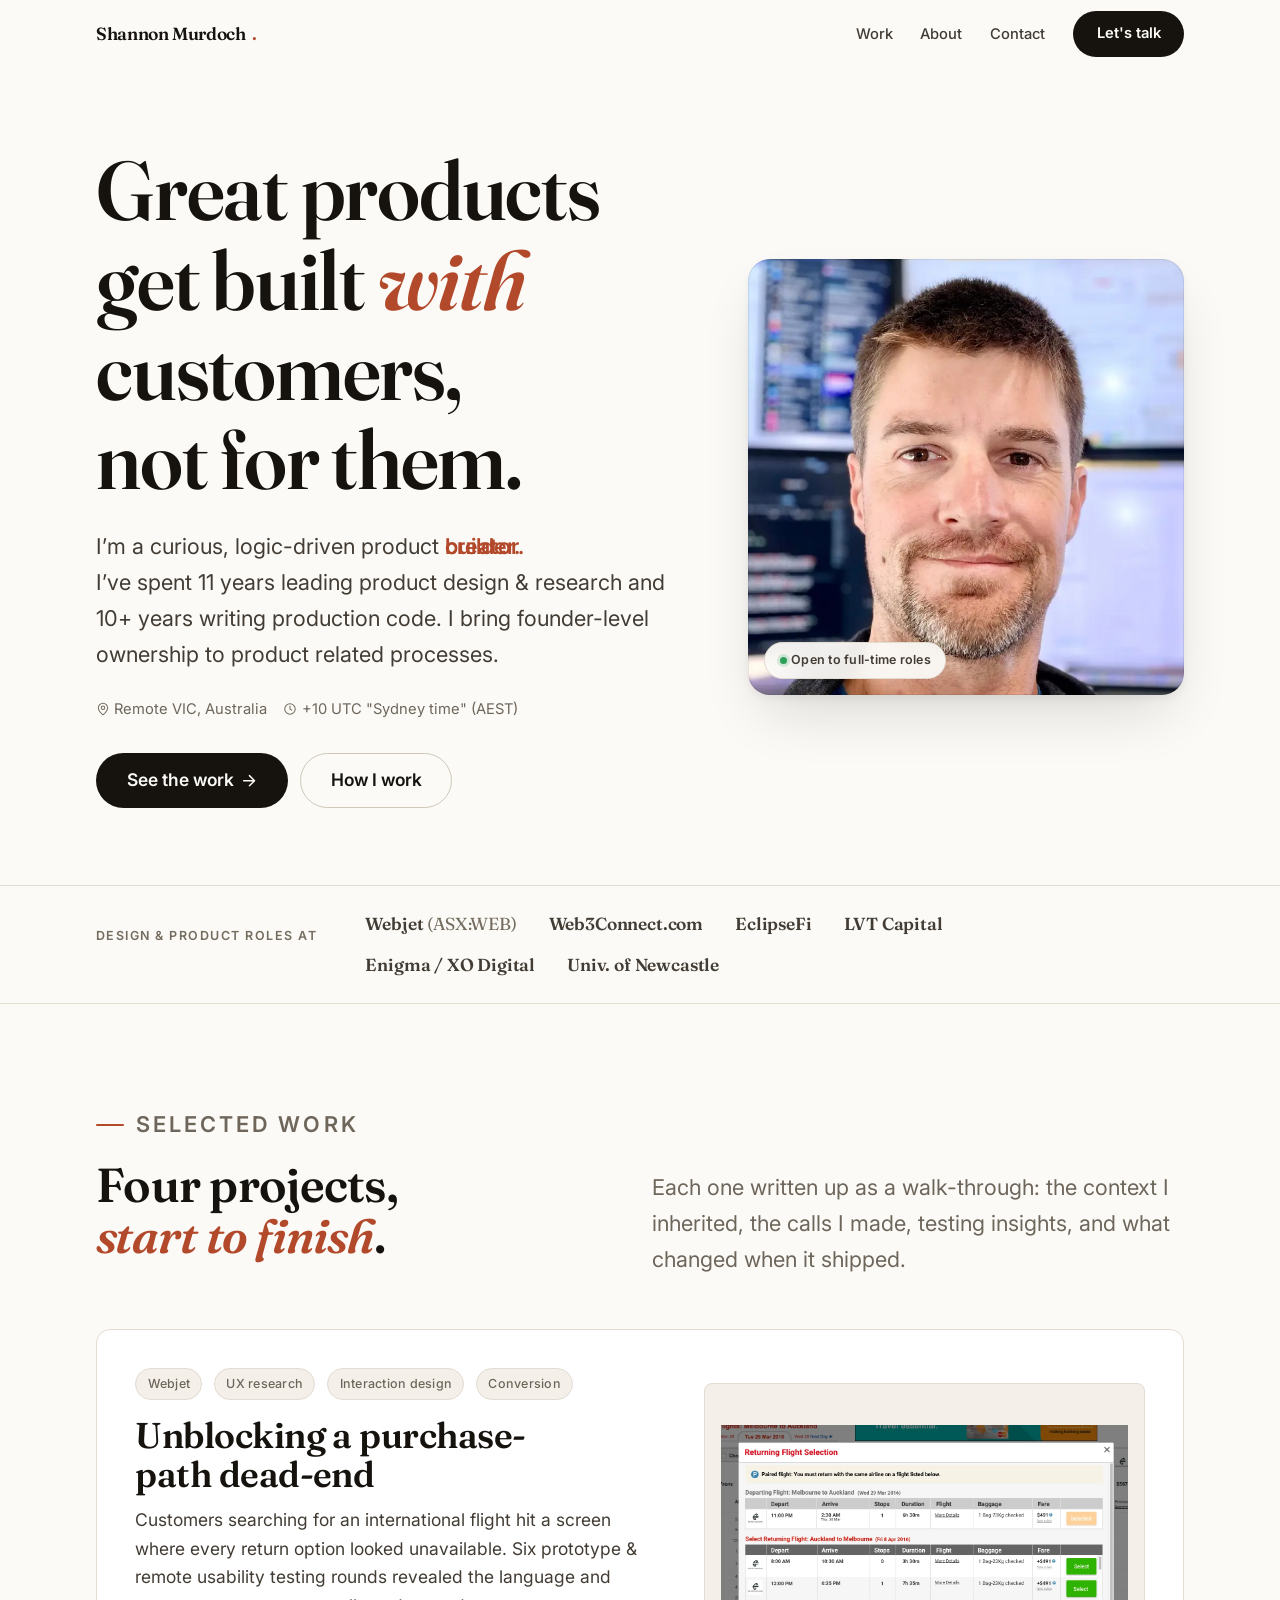
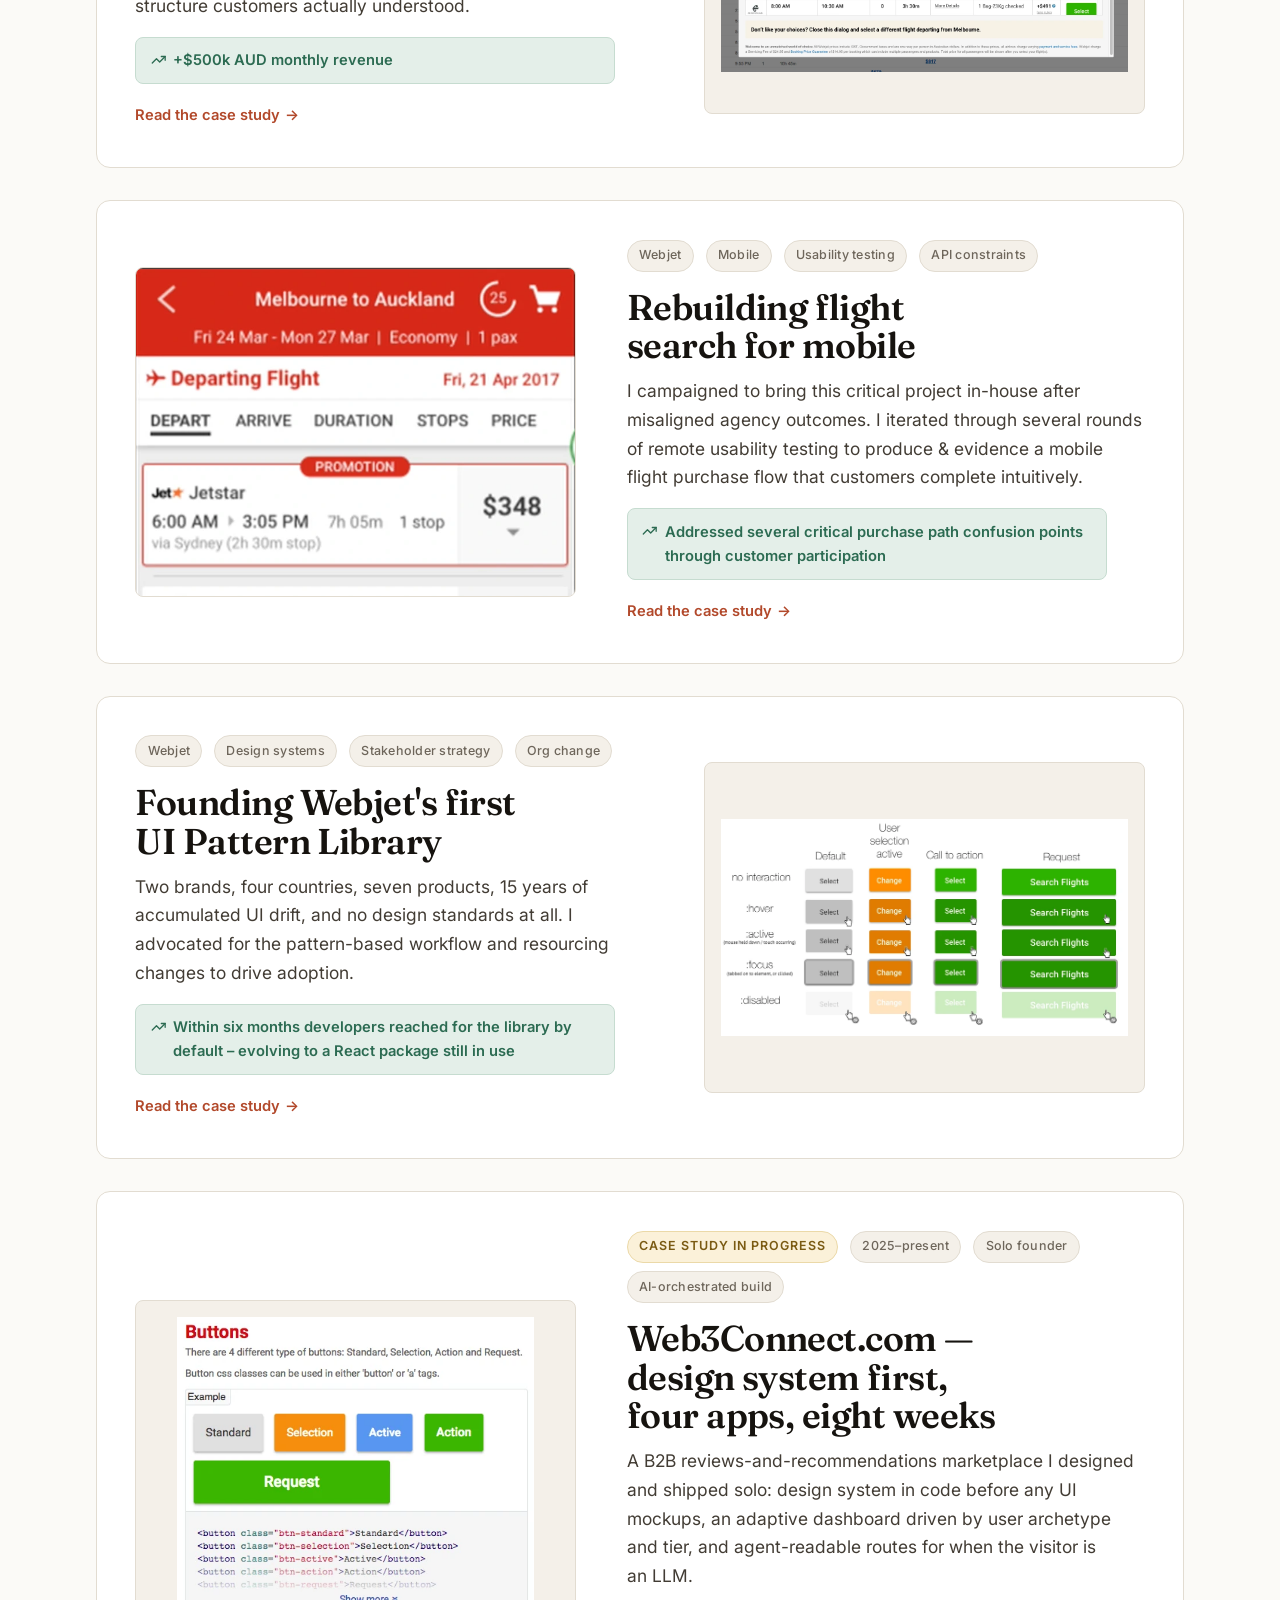
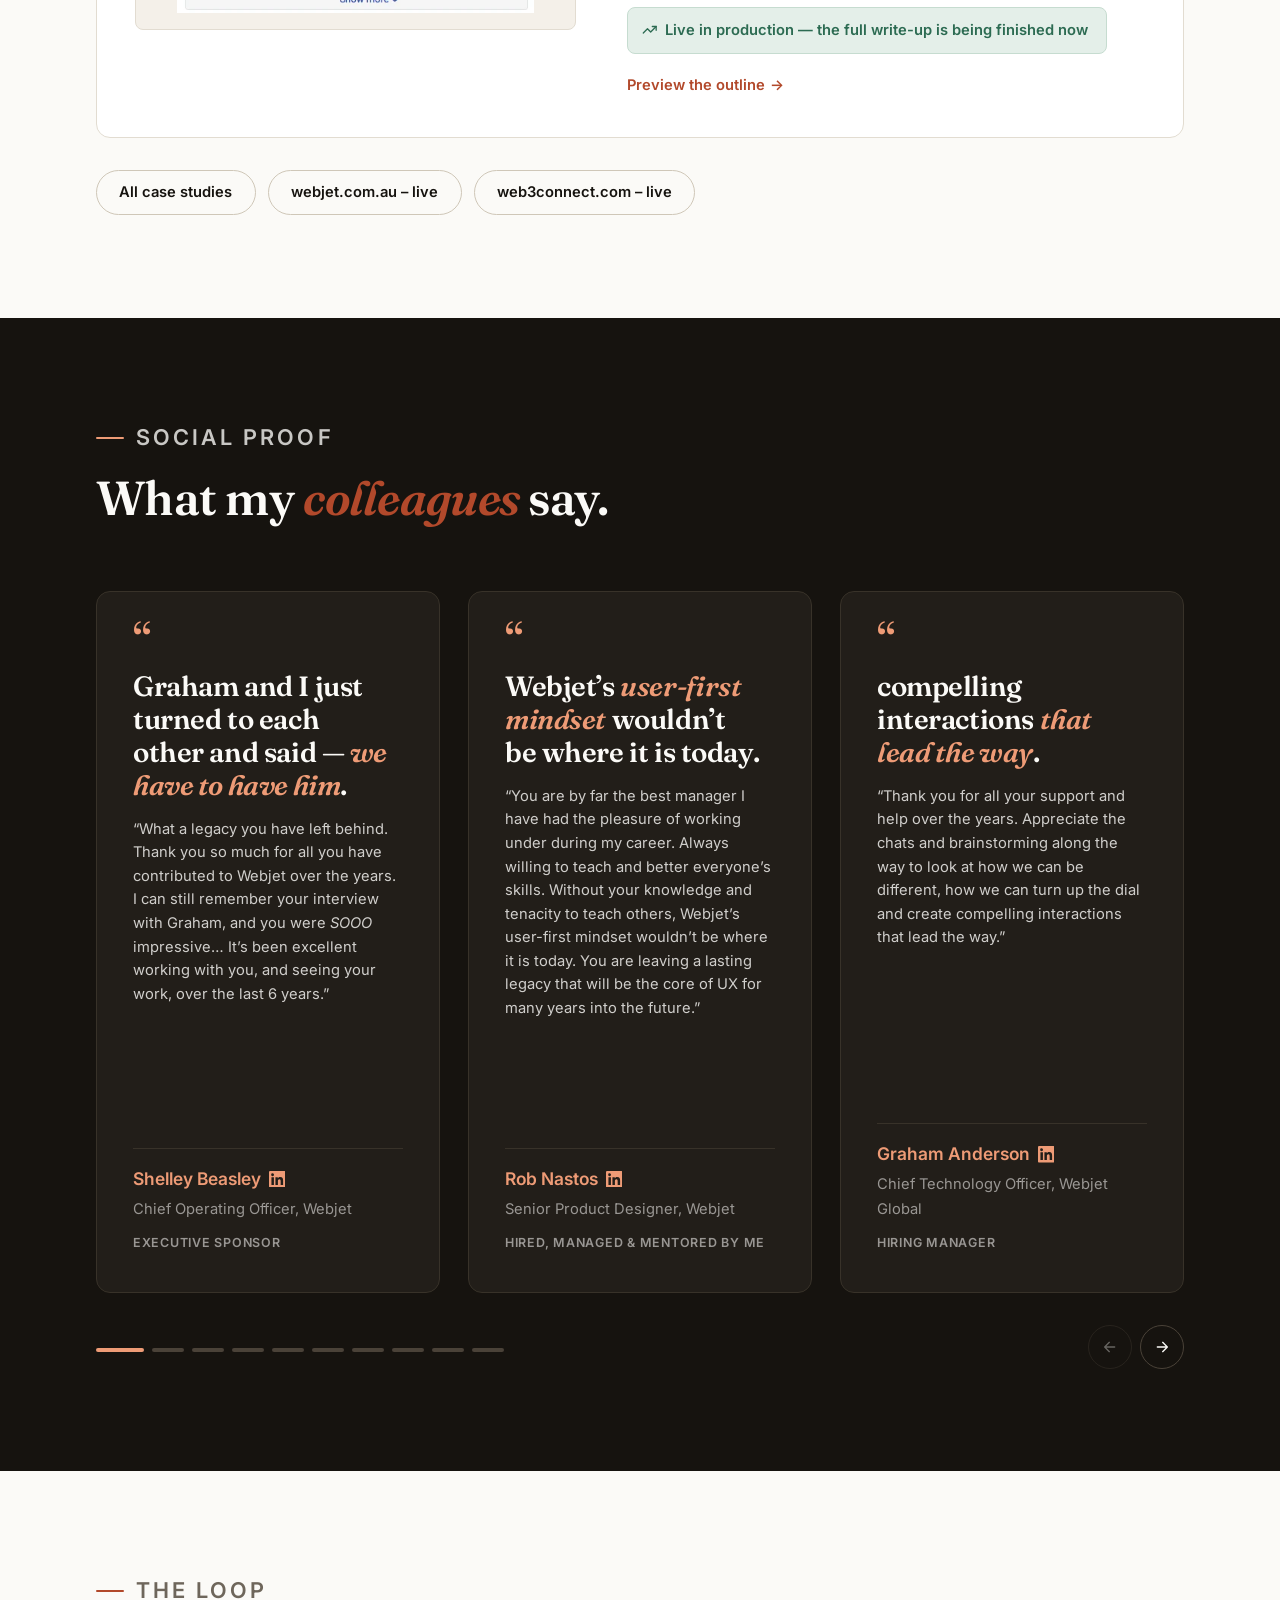
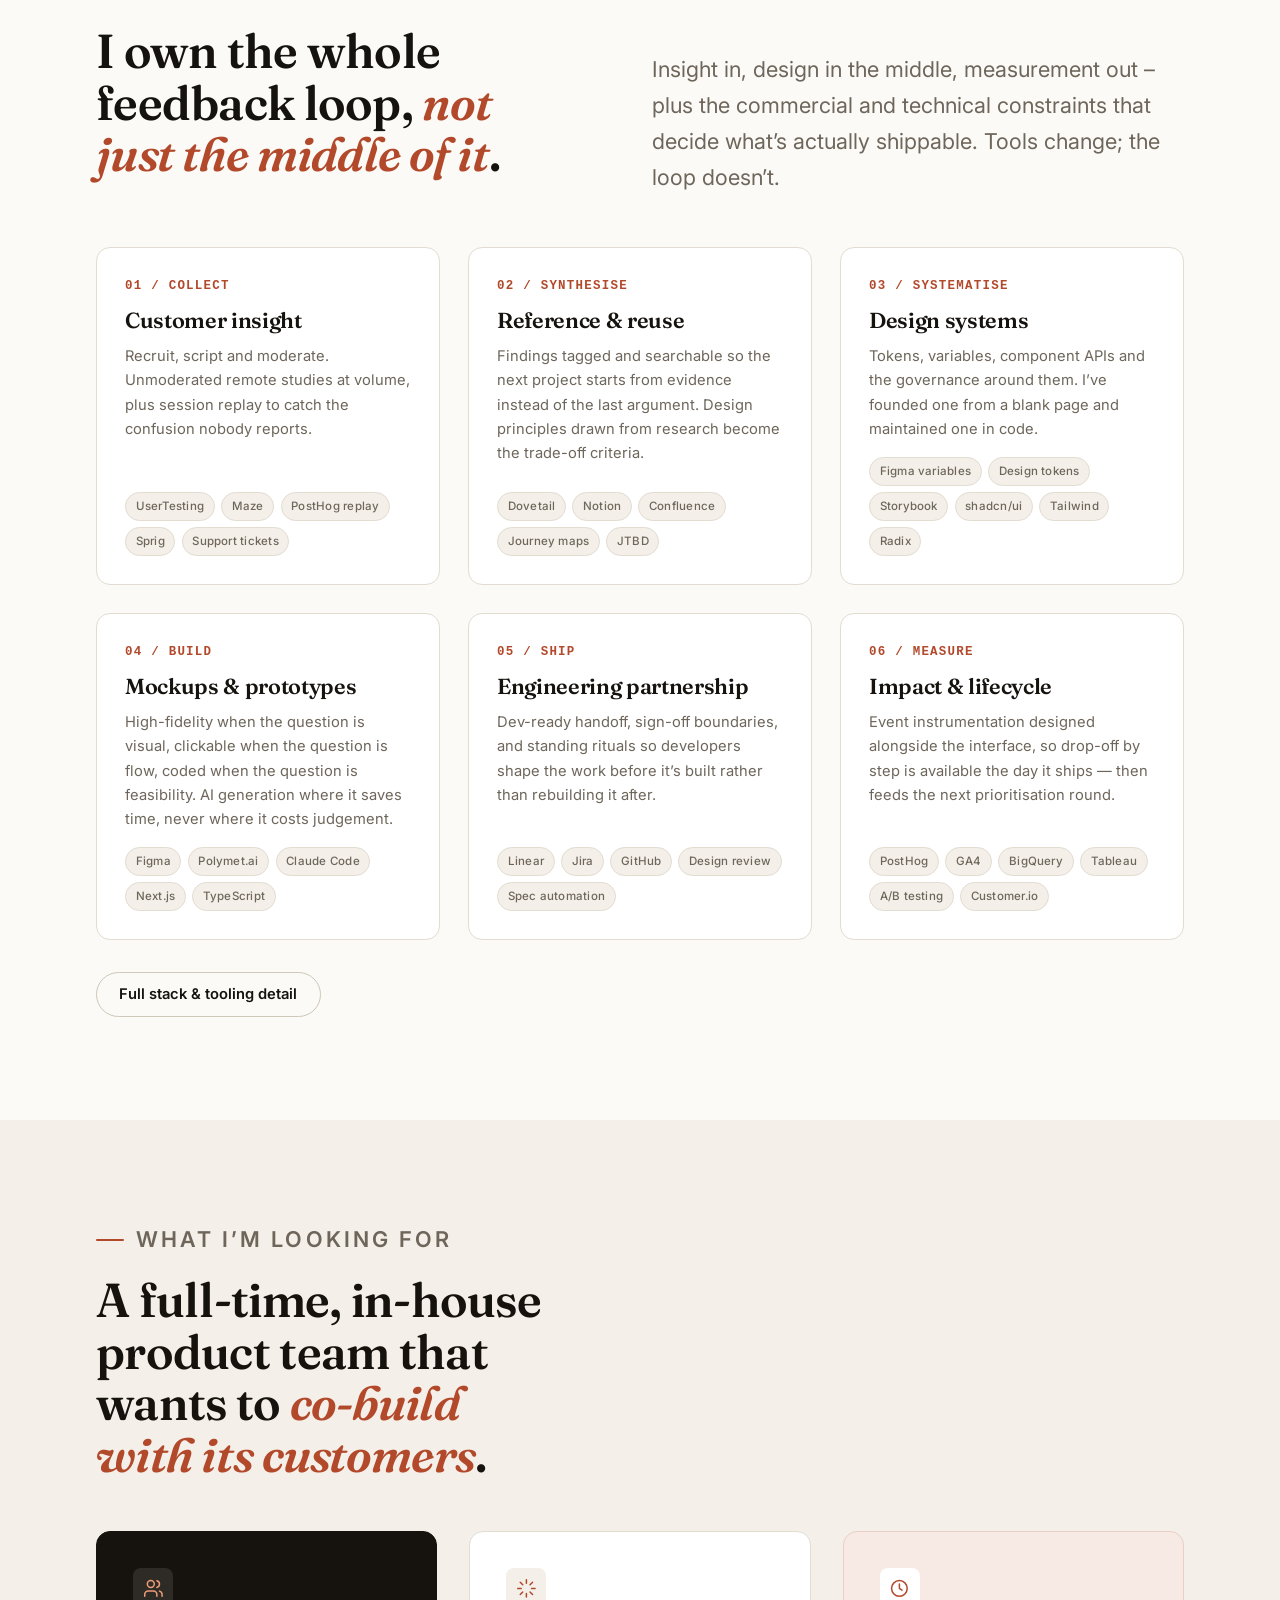
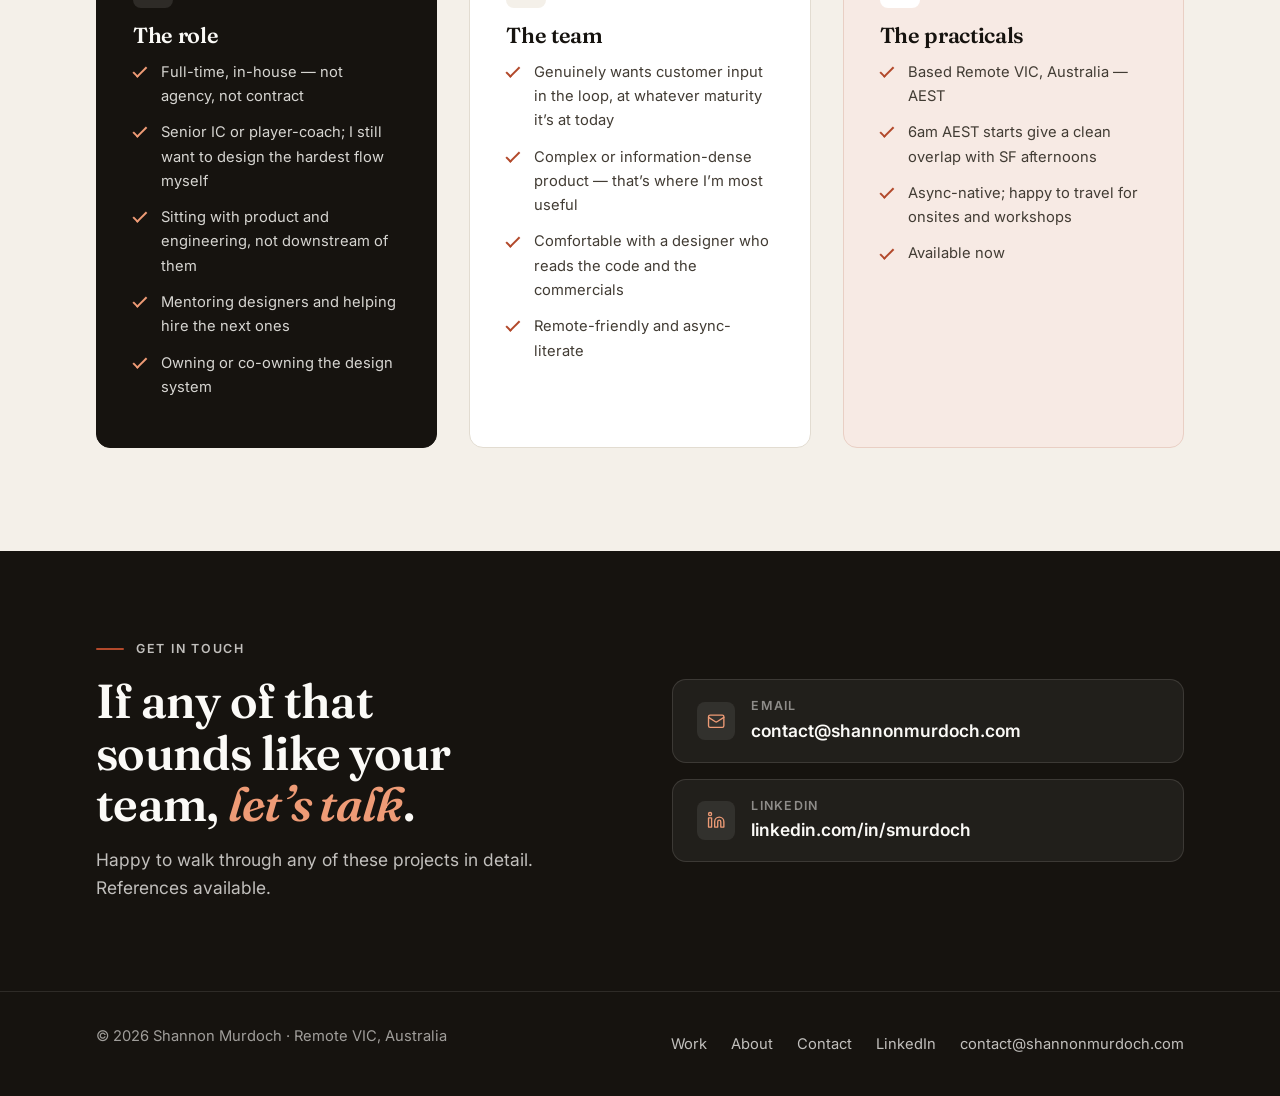
==== commit f87d1310: "tweaks v2.3" ====
--- a/index.html
+++ b/index.html
@@ -75,7 +75,7 @@
             class="word-cycle__word is-in">creator.</span><span class="word-cycle__word">builder.</span><span
             class="word-cycle__word">founder.</span><span class="word-cycle__word">designer.</span><span
             class="word-cycle__word">researcher.</span></span><span class="visually-hidden">creator.</span><br>
-          I&rsquo;ve spent 11 years leading product design and 10+ years writing production code. I bring
+          I&rsquo;ve spent 11 years leading product design &amp; research and 10+ years writing production code. I bring
           founder-level ownership to product related processes.
         </p>
         <div class="hero__meta">
@@ -131,8 +131,7 @@
           <h2>Four projects, <em>start to finish</em>.</h2>
         </div>
         <div>
-          <p>Each one written up as a walk-through: the context I inherited, the calls I made, what testing told me
-          I&rsquo;d got wrong, and what shipping it changed.</p>
+          <p>Each one written up as a walk-through: the context I inherited, the calls I made, testing insights, and what changed when it shipped.</p>
         </div>
       </div>
 
@@ -148,8 +147,8 @@
             </div>
             <h3 class="work-card__title"><a href="work/paired-flight-modal.html">Unblocking a purchase-path dead-end</a></h3>
             <p class="work-card__desc">
-              Customers selecting an international flight hit a screen where every return option looked unavailable.
-              Six prototype rounds & remote usability testing revealed the language and structure customers actually understood.
+              Customers searching for an international flight hit a screen where every return option looked unavailable.
+              Six prototype & remote usability testing  rounds revealed the language and structure customers actually understood.
             </p>
             <p class="work-card__outcome">
               <svg viewBox="0 0 24 24" fill="none" stroke="currentColor" stroke-width="2" stroke-linecap="round" stroke-linejoin="round" aria-hidden="true"><path d="M22 7 13.5 15.5l-5-5L2 17"/><path d="M16 7h6v6"/></svg>
@@ -172,9 +171,8 @@
             </div>
             <h3 class="work-card__title"><a href="work/mobile-flight-purchase-path.html">Rebuilding flight search for mobile</a></h3>
             <p class="work-card__desc">
-              Campaigned to bring this critical project in-house after misaligned agency outcomes. Iterated designs through several rounds
-              of remote usability testing &ndash; to produce &amp; evidence a mobile flight purchase flow that customers
-               complete intuitively.
+              I campaigned to bring this critical project in-house after misaligned agency outcomes. I iterated through several rounds
+              of remote usability testing to produce &amp; evidence a mobile flight purchase flow that customers complete intuitively.
             </p>
             <p class="work-card__outcome">
               <svg viewBox="0 0 24 24" fill="none" stroke="currentColor" stroke-width="2" stroke-linecap="round" stroke-linejoin="round" aria-hidden="true"><path d="M22 7 13.5 15.5l-5-5L2 17"/><path d="M16 7h6v6"/></svg>
@@ -619,8 +617,8 @@
       <div data-reveal>
         <p class="eyebrow">Get in touch</p>
         <h2>If any of that sounds like your team, <em>let&rsquo;s talk</em>.</h2>
-        <p>Happy to walk through any of these projects in detail, including the parts that didn&rsquo;t work. References
-        available &mdash; including Rob, who now leads the team I built.</p>
+        <p>Happy to walk through any of these projects in detail. References
+        available.</p>
       </div>
       <div class="cta-band__contacts" data-reveal>
         <a class="contact-line" href="mailto:contact@shannonmurdoch.com">
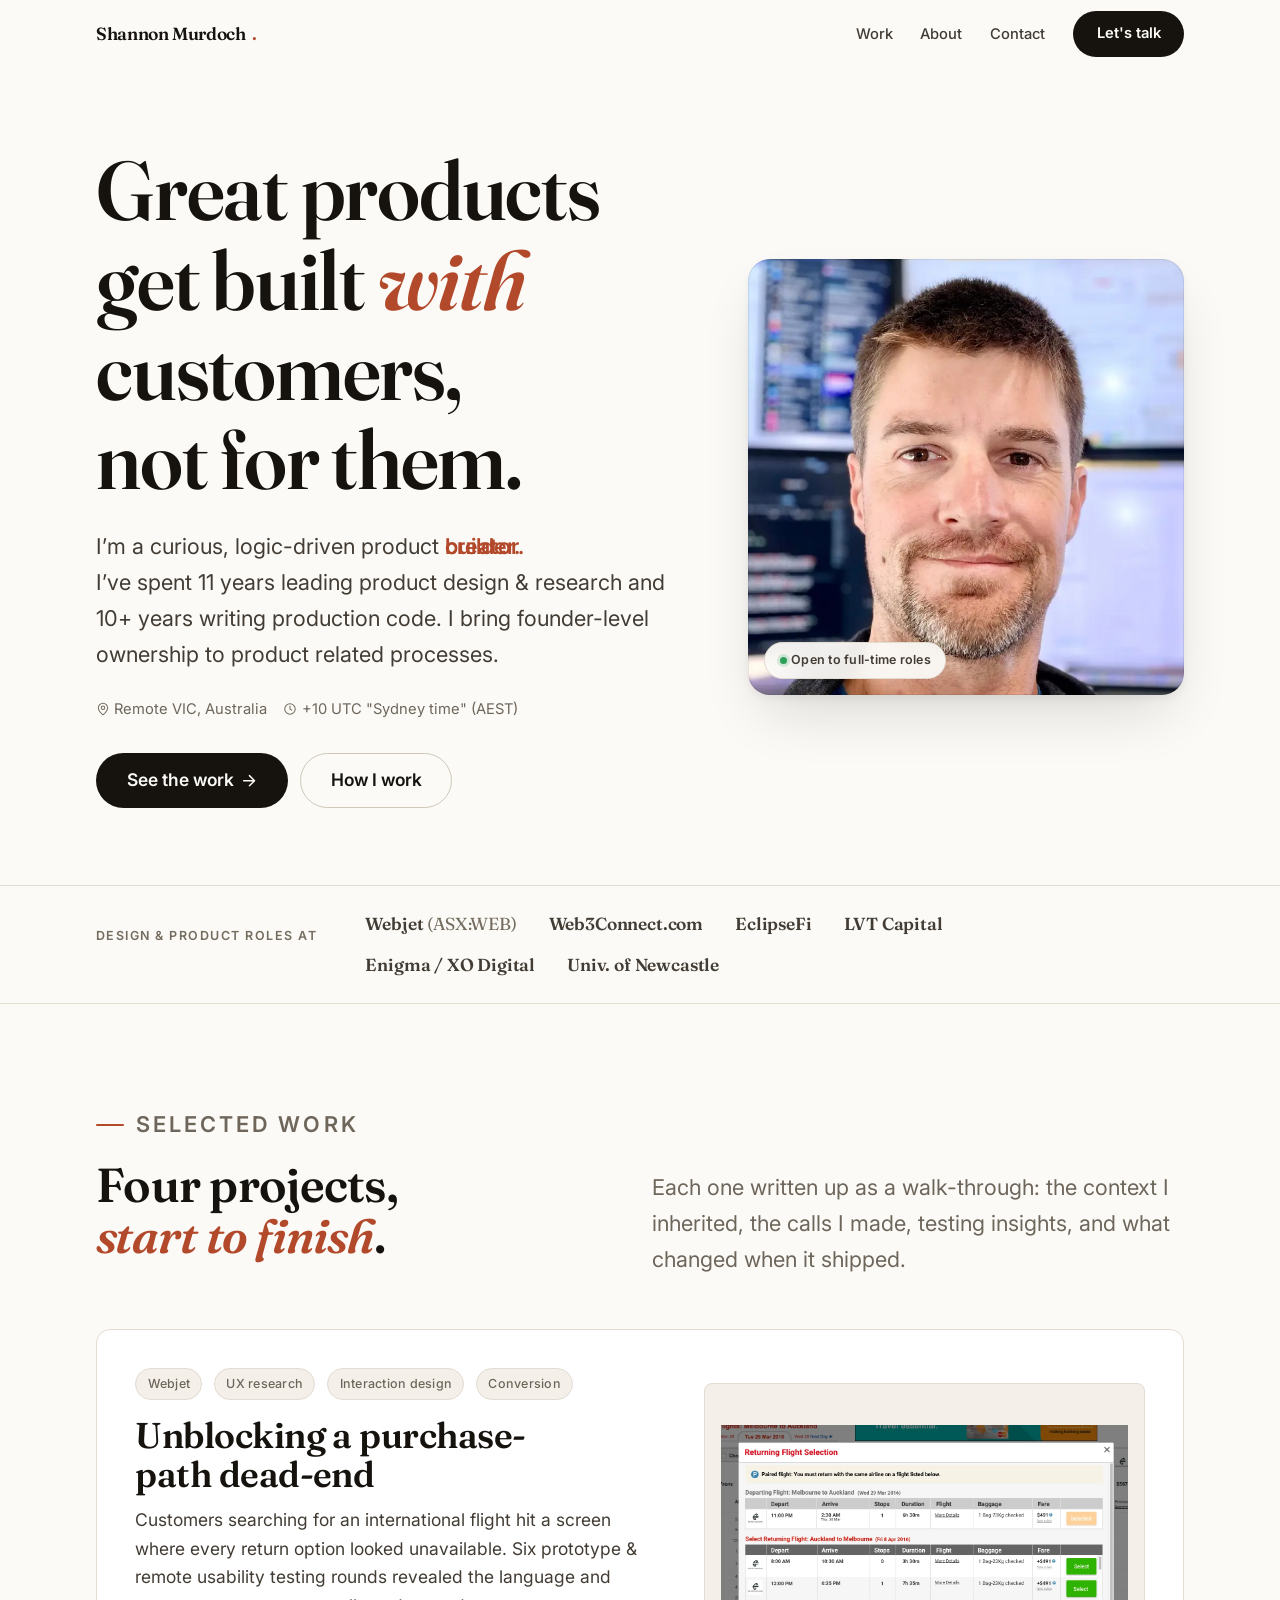
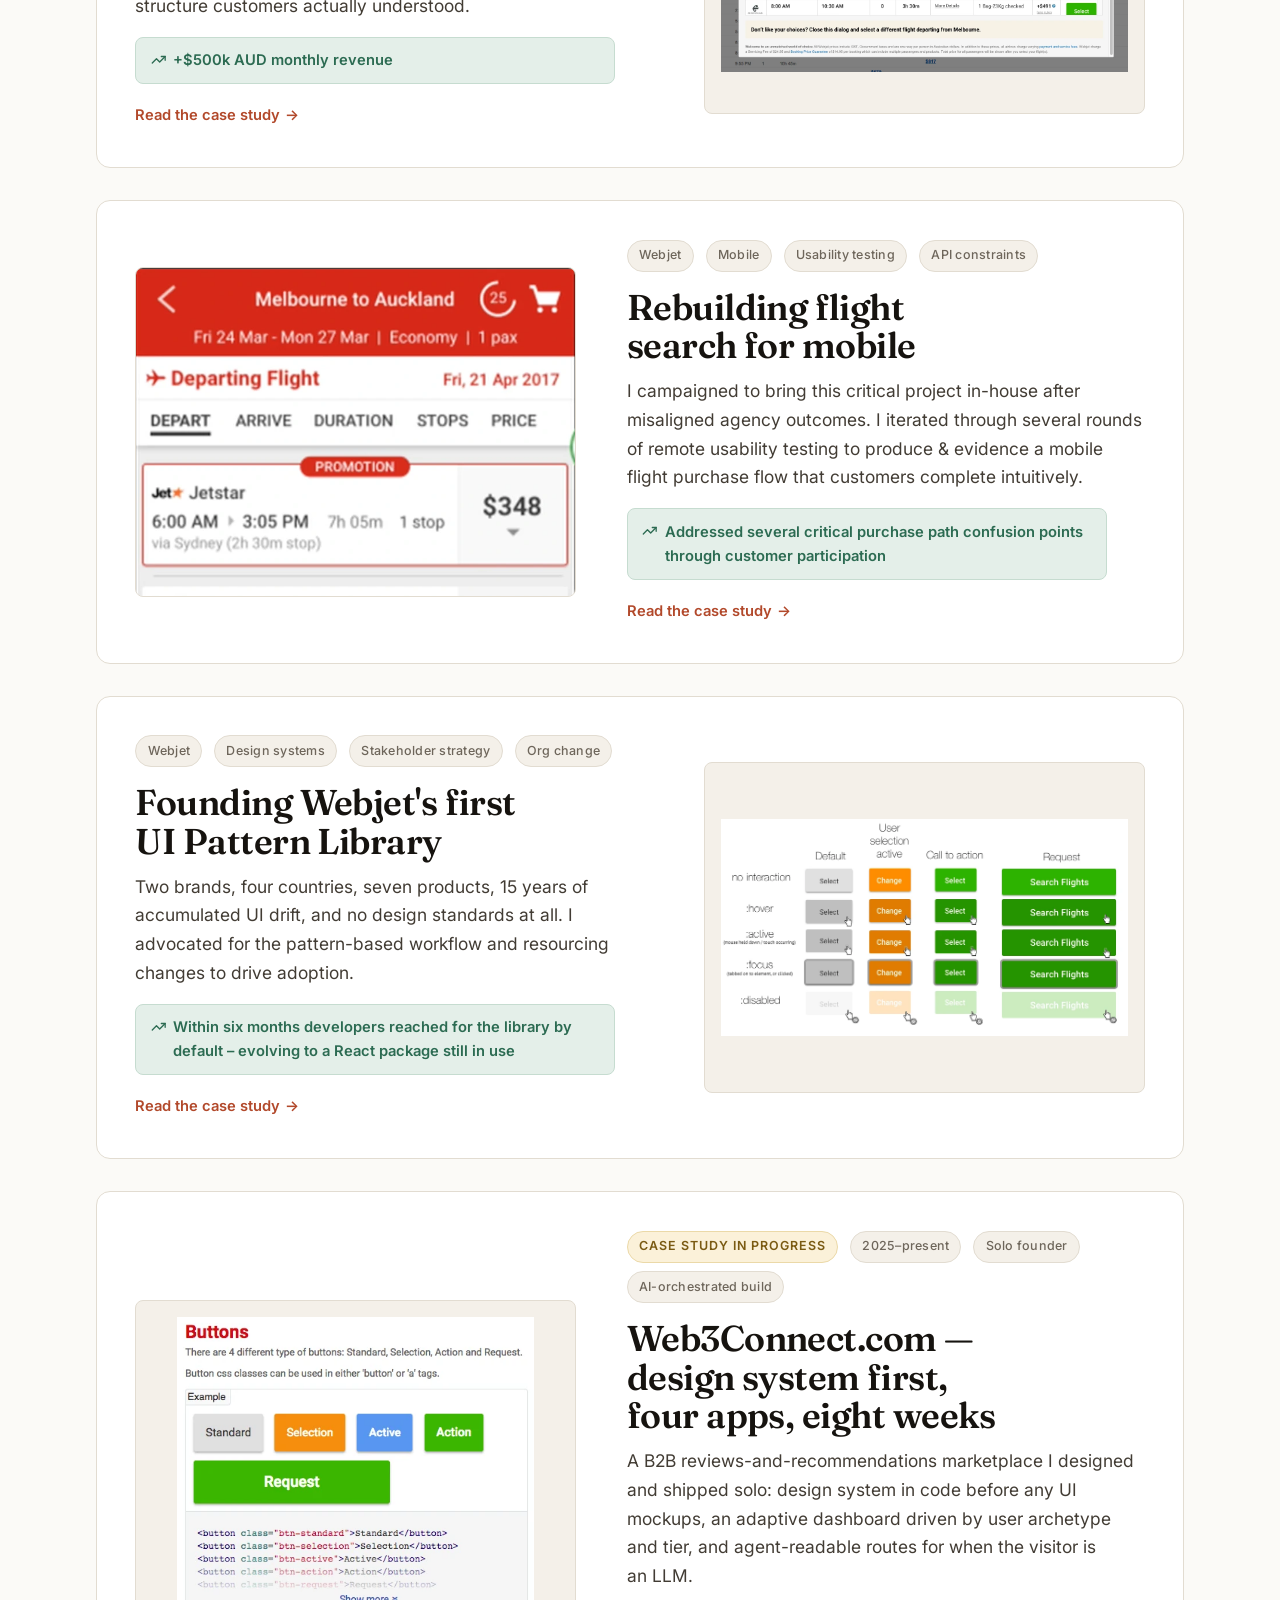
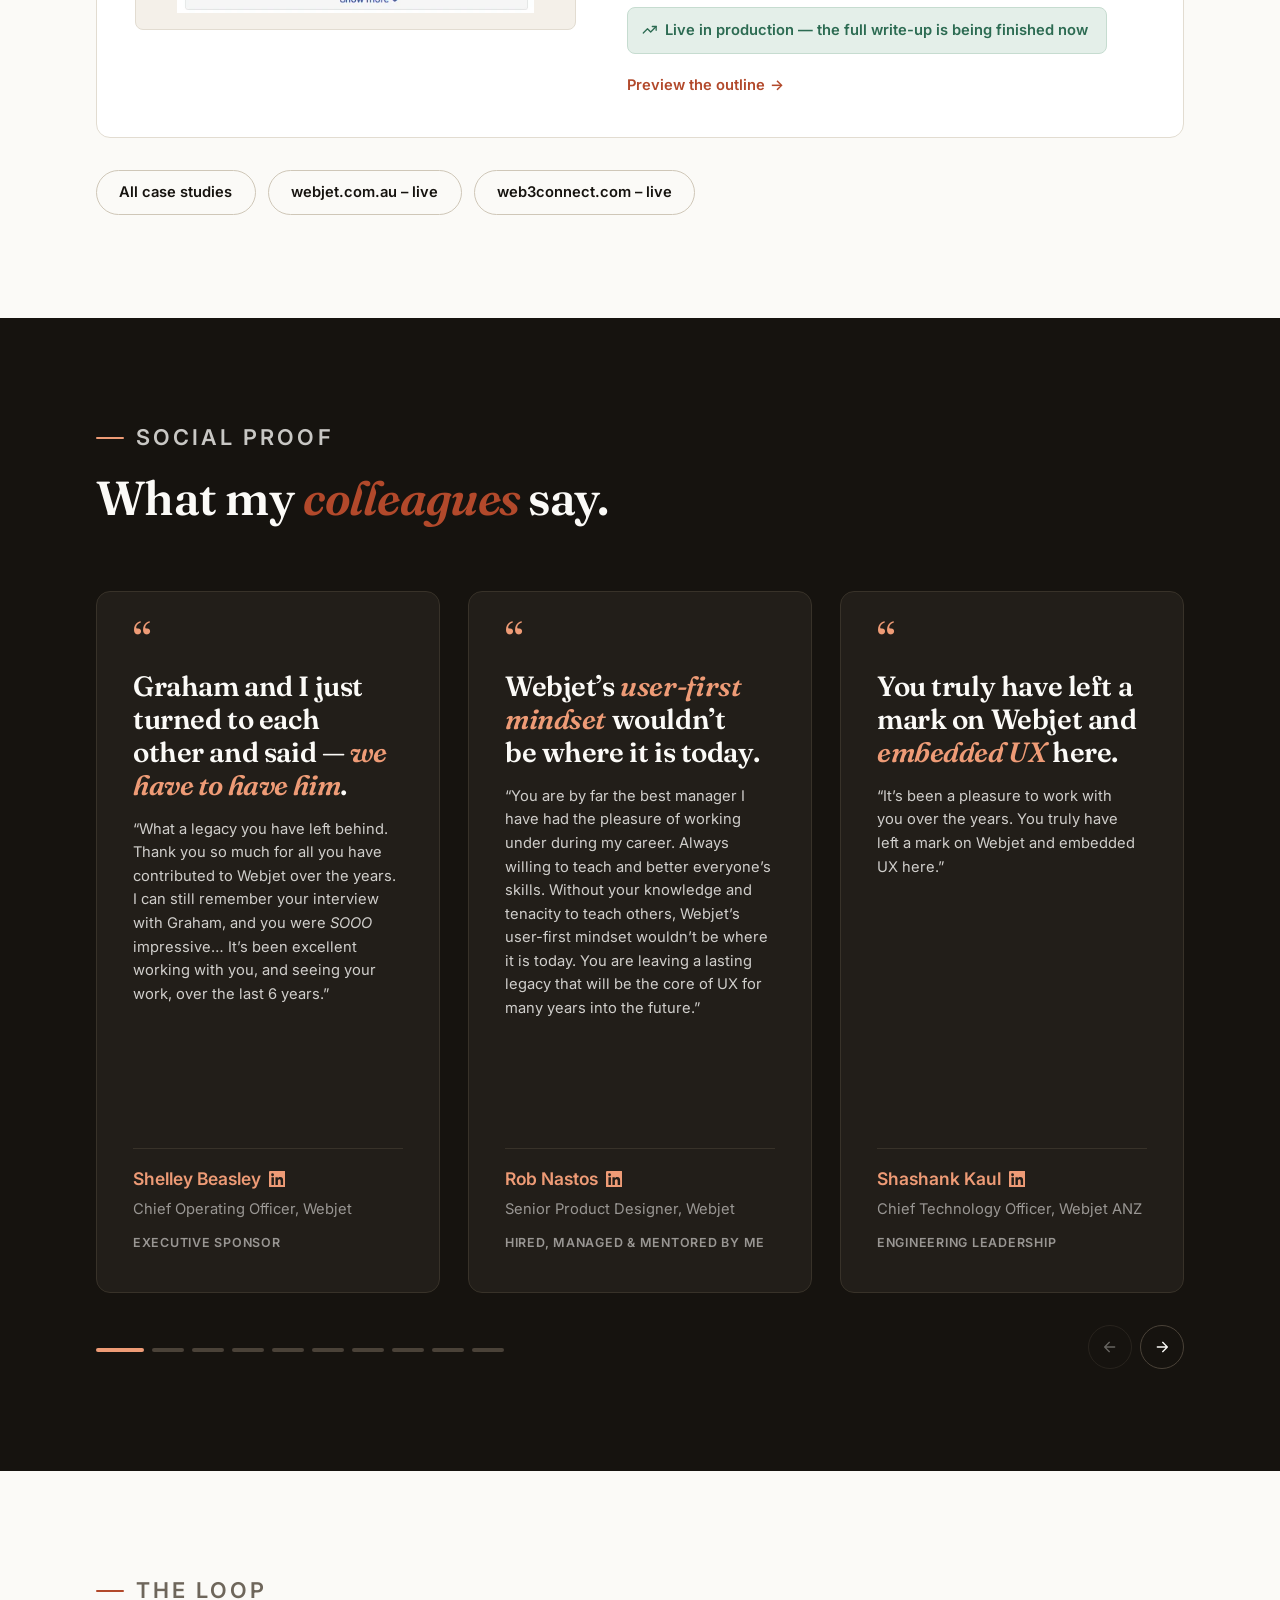
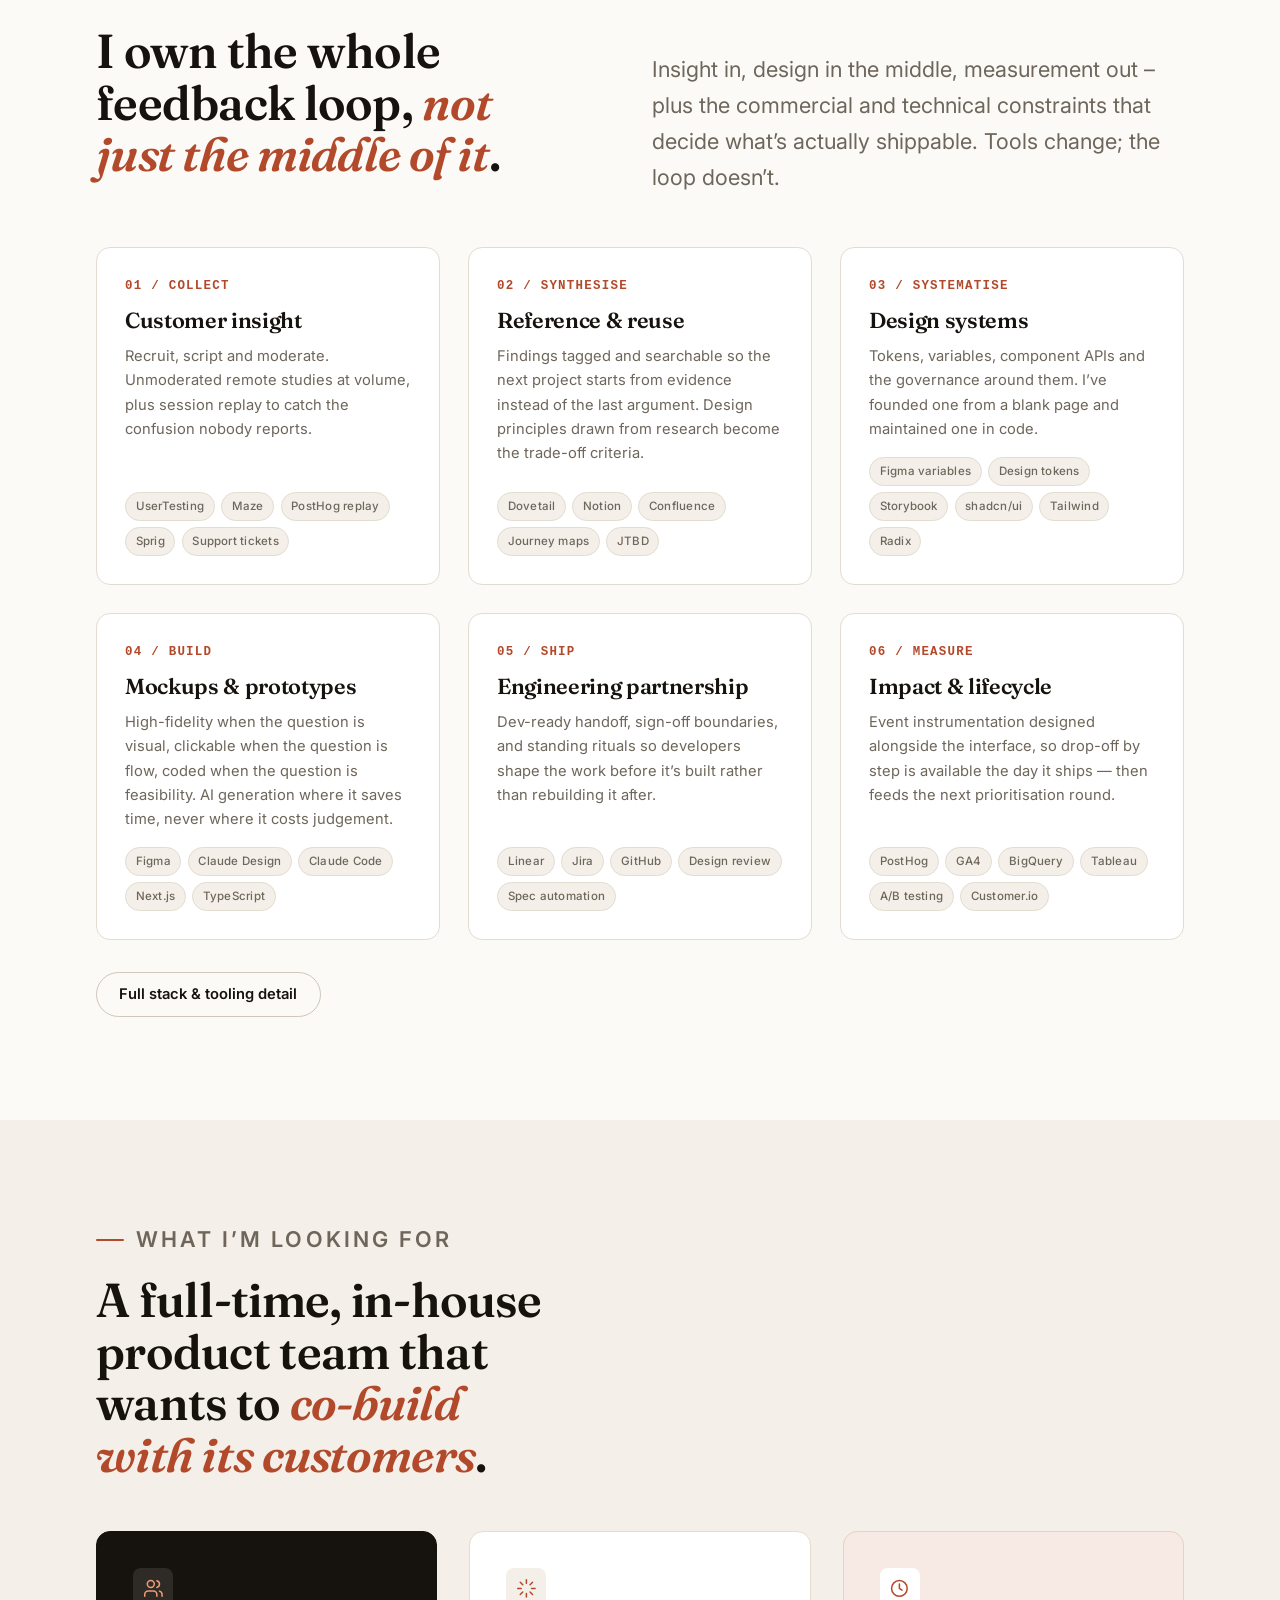
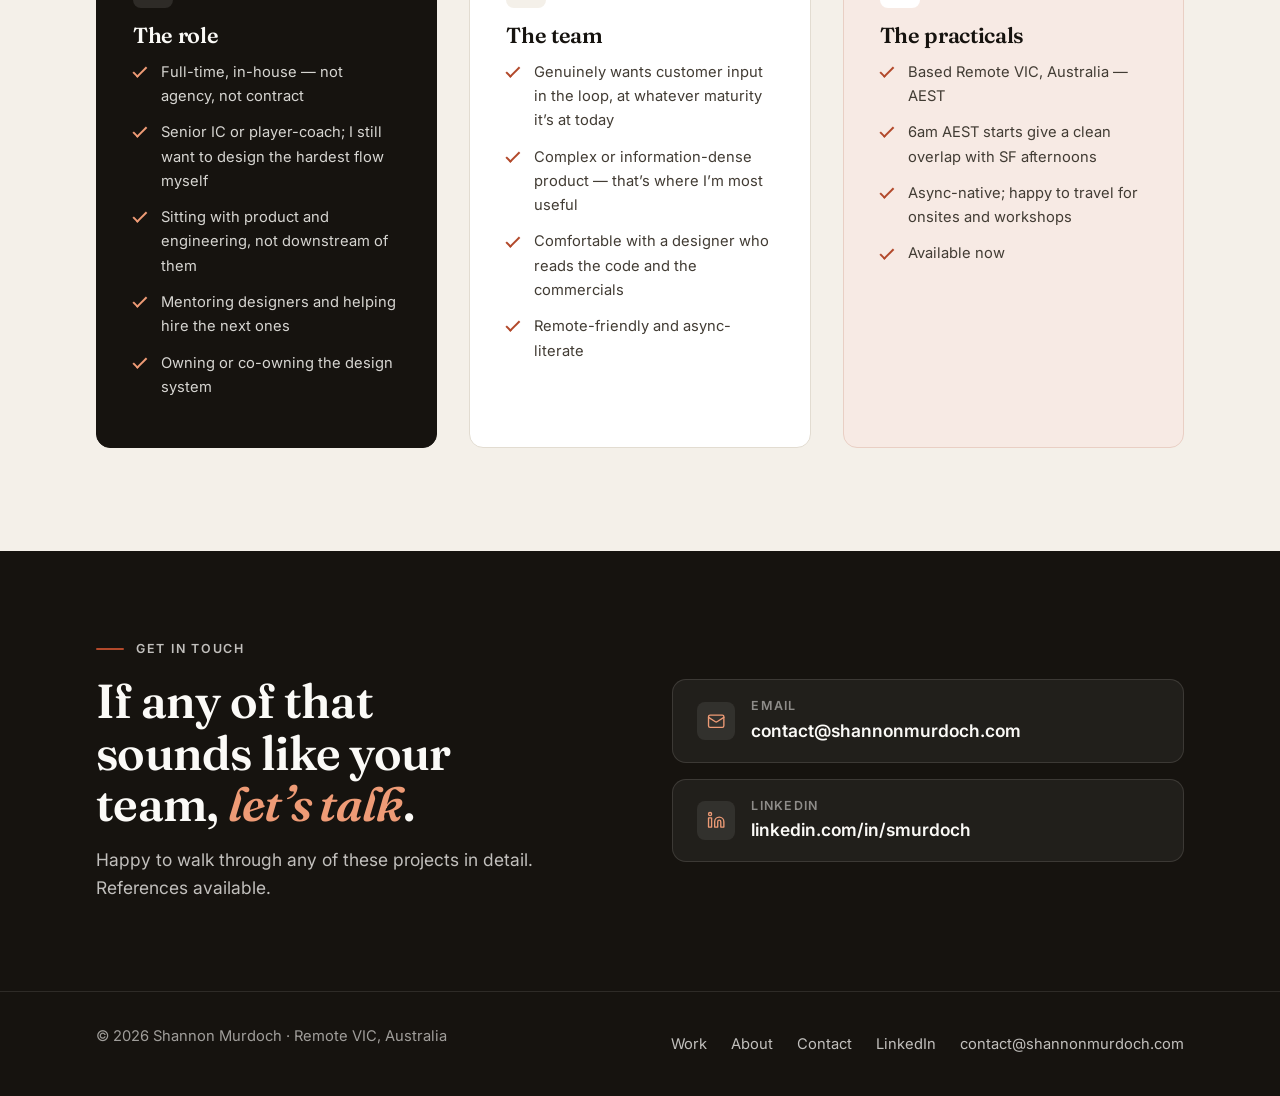
==== commit c955a8b8: "tweaks v2.4" ====
--- a/index.html
+++ b/index.html
@@ -300,6 +300,22 @@
             <li class="tst__slide">
               <blockquote class="quote-card">
                 <span class="quote-card__mark" aria-hidden="true">&ldquo;</span>
+                <p class="quote-card__headline">You truly have left a mark on Webjet and <em>embedded UX</em> here.</p>
+                <div class="quote-card__body">
+                  <p>&ldquo;It&rsquo;s been a pleasure to work with you over the years. You truly have left a mark on Webjet and
+                  embedded UX here.&rdquo;</p>
+                </div>
+                <footer class="quote-card__attr">
+                  <cite><span class="quote-card__name"><a class="attr-link" href="https://www.linkedin.com/in/shashank-kaul-13b5839/" target="_blank" rel="noopener noreferrer">Shashank Kaul<svg class="attr-link__icon" width="16" height="16" viewBox="0 0 24 24" fill="currentColor" aria-hidden="true"><path d="M20.45 20.45h-3.55v-5.57c0-1.33-.03-3.04-1.85-3.04-1.86 0-2.14 1.44-2.14 2.94v5.67H9.35V9h3.41v1.56h.05c.47-.9 1.63-1.85 3.36-1.85 3.6 0 4.27 2.37 4.27 5.45v6.29ZM5.34 7.43a2.07 2.07 0 1 1 0-4.13 2.07 2.07 0 0 1 0 4.13ZM7.12 20.45H3.55V9h3.57v11.45ZM22.22 0H1.77C.79 0 0 .77 0 1.72v20.56C0 23.23.79 24 1.77 24h20.45c.98 0 1.78-.77 1.78-1.72V1.72C24 .77 23.2 0 22.22 0Z"/></svg><span class="visually-hidden"> on LinkedIn (opens in a new tab)</span></a></span>
+                  <span class="quote-card__role">Chief Technology Officer, Webjet ANZ</span></cite>
+                  <span class="quote-card__rel">Engineering leadership</span>
+                </footer>
+              </blockquote>
+            </li>
+
+            <li class="tst__slide">
+              <blockquote class="quote-card">
+                <span class="quote-card__mark" aria-hidden="true">&ldquo;</span>
                 <p class="quote-card__headline">compelling interactions <em>that lead the way</em>.</p>
                 <div class="quote-card__body">
                   <p>&ldquo;Thank you for all your support and help over the years. Appreciate the chats and brainstorming
@@ -314,21 +330,7 @@
               </blockquote>
             </li>
 
-            <li class="tst__slide">
-              <blockquote class="quote-card">
-                <span class="quote-card__mark" aria-hidden="true">&ldquo;</span>
-                <p class="quote-card__headline">You truly have left a mark on Webjet and <em>embedded UX</em> here.</p>
-                <div class="quote-card__body">
-                  <p>&ldquo;It&rsquo;s been a pleasure to work with you over the years. You truly have left a mark on Webjet and
-                  embedded UX here.&rdquo;</p>
-                </div>
-                <footer class="quote-card__attr">
-                  <cite><span class="quote-card__name"><a class="attr-link" href="https://www.linkedin.com/in/shashank-kaul-13b5839/" target="_blank" rel="noopener noreferrer">Shashank Kaul<svg class="attr-link__icon" width="16" height="16" viewBox="0 0 24 24" fill="currentColor" aria-hidden="true"><path d="M20.45 20.45h-3.55v-5.57c0-1.33-.03-3.04-1.85-3.04-1.86 0-2.14 1.44-2.14 2.94v5.67H9.35V9h3.41v1.56h.05c.47-.9 1.63-1.85 3.36-1.85 3.6 0 4.27 2.37 4.27 5.45v6.29ZM5.34 7.43a2.07 2.07 0 1 1 0-4.13 2.07 2.07 0 0 1 0 4.13ZM7.12 20.45H3.55V9h3.57v11.45ZM22.22 0H1.77C.79 0 0 .77 0 1.72v20.56C0 23.23.79 24 1.77 24h20.45c.98 0 1.78-.77 1.78-1.72V1.72C24 .77 23.2 0 22.22 0Z"/></svg><span class="visually-hidden"> on LinkedIn (opens in a new tab)</span></a></span>
-                  <span class="quote-card__role">Chief Technology Officer, Webjet ANZ</span></cite>
-                  <span class="quote-card__rel">Engineering leadership</span>
-                </footer>
-              </blockquote>
-            </li>
+ 
 
             <li class="tst__slide">
               <blockquote class="quote-card">
@@ -342,6 +344,73 @@
                   <cite><span class="quote-card__name"><a class="attr-link" href="https://www.linkedin.com/in/michael-freidgeim-0106853/" target="_blank" rel="noopener noreferrer">Michael Freidgeim<svg class="attr-link__icon" width="16" height="16" viewBox="0 0 24 24" fill="currentColor" aria-hidden="true"><path d="M20.45 20.45h-3.55v-5.57c0-1.33-.03-3.04-1.85-3.04-1.86 0-2.14 1.44-2.14 2.94v5.67H9.35V9h3.41v1.56h.05c.47-.9 1.63-1.85 3.36-1.85 3.6 0 4.27 2.37 4.27 5.45v6.29ZM5.34 7.43a2.07 2.07 0 1 1 0-4.13 2.07 2.07 0 0 1 0 4.13ZM7.12 20.45H3.55V9h3.57v11.45ZM22.22 0H1.77C.79 0 0 .77 0 1.72v20.56C0 23.23.79 24 1.77 24h20.45c.98 0 1.78-.77 1.78-1.72V1.72C24 .77 23.2 0 22.22 0Z"/></svg><span class="visually-hidden"> on LinkedIn (opens in a new tab)</span></a></span>
                   <span class="quote-card__role">Engineering, Webjet</span></cite>
                   <span class="quote-card__rel">Cross-functional partner</span>
+                </footer>
+              </blockquote>
+            </li>
+
+            <li class="tst__slide">
+              <blockquote class="quote-card">
+                <span class="quote-card__mark" aria-hidden="true">&ldquo;</span>
+                <p class="quote-card__headline">Instrumental in <em>setting the tone</em> of the UX team in Dubai.</p>
+                <div class="quote-card__body">
+                  <p>&ldquo;Huge thank you for recommending me to lead the UX team at WebBeds. You were instrumental in setting
+                  the tone of the UX team in Dubai, and the knowledge you shared during that week-long workshop back in
+                  Jul 2019 was of tremendous help &mdash; I can&rsquo;t thank you enough for that.&rdquo;</p>
+                </div>
+                <footer class="quote-card__attr">
+                  <cite><span class="quote-card__name"><a class="attr-link" href="https://www.linkedin.com/in/varunvelhankar/" target="_blank" rel="noopener noreferrer">Varun Velhankar<svg class="attr-link__icon" width="16" height="16" viewBox="0 0 24 24" fill="currentColor" aria-hidden="true"><path d="M20.45 20.45h-3.55v-5.57c0-1.33-.03-3.04-1.85-3.04-1.86 0-2.14 1.44-2.14 2.94v5.67H9.35V9h3.41v1.56h.05c.47-.9 1.63-1.85 3.36-1.85 3.6 0 4.27 2.37 4.27 5.45v6.29ZM5.34 7.43a2.07 2.07 0 1 1 0-4.13 2.07 2.07 0 0 1 0 4.13ZM7.12 20.45H3.55V9h3.57v11.45ZM22.22 0H1.77C.79 0 0 .77 0 1.72v20.56C0 23.23.79 24 1.77 24h20.45c.98 0 1.78-.77 1.78-1.72V1.72C24 .77 23.2 0 22.22 0Z"/></svg><span class="visually-hidden"> on LinkedIn (opens in a new tab)</span></a></span>
+                  <span class="quote-card__role">UX Lead, WebBeds (Dubai)</span></cite>
+                  <span class="quote-card__rel">Regional team</span>
+                </footer>
+              </blockquote>
+            </li>
+
+            <li class="tst__slide">
+              <blockquote class="quote-card">
+                <span class="quote-card__mark" aria-hidden="true">&ldquo;</span>
+                <p class="quote-card__headline">Bringing in a <em>proper UX model and mindset</em>.</p>
+                <div class="quote-card__body">
+                  <p>&ldquo;Over 5 years at Webjet sorting us out and bringing in a proper UX model and mindset. Your dedication
+                  and doggedness is one of your greatest assets &mdash; which will sorely be missed.&rdquo;</p>
+                </div>
+                <footer class="quote-card__attr">
+                  <cite><span class="quote-card__name"><a class="attr-link" href="https://www.linkedin.com/in/lachlan-mckerrow-6065aa3/" target="_blank" rel="noopener noreferrer">Lachlan McKerrow<svg class="attr-link__icon" width="16" height="16" viewBox="0 0 24 24" fill="currentColor" aria-hidden="true"><path d="M20.45 20.45h-3.55v-5.57c0-1.33-.03-3.04-1.85-3.04-1.86 0-2.14 1.44-2.14 2.94v5.67H9.35V9h3.41v1.56h.05c.47-.9 1.63-1.85 3.36-1.85 3.6 0 4.27 2.37 4.27 5.45v6.29ZM5.34 7.43a2.07 2.07 0 1 1 0-4.13 2.07 2.07 0 0 1 0 4.13ZM7.12 20.45H3.55V9h3.57v11.45ZM22.22 0H1.77C.79 0 0 .77 0 1.72v20.56C0 23.23.79 24 1.77 24h20.45c.98 0 1.78-.77 1.78-1.72V1.72C24 .77 23.2 0 22.22 0Z"/></svg><span class="visually-hidden"> on LinkedIn (opens in a new tab)</span></a></span>
+                  <span class="quote-card__role">Product Owner, Webjet</span></cite>
+                  <span class="quote-card__rel">Farewell board</span>
+                </footer>
+              </blockquote>
+            </li>
+
+            <li class="tst__slide">
+              <blockquote class="quote-card">
+                <span class="quote-card__mark" aria-hidden="true">&ldquo;</span>
+                <p class="quote-card__headline">So many projects where you were <em>instrumental to the success</em>.</p>
+                <div class="quote-card__body">
+                  <p>&ldquo;It&rsquo;s hard to imagine Webjet without you. I have been on so many projects throughout my time where
+                  you were instrumental to the success. I loved that I could bounce ideas with you on any topic. I have
+                  learned a lot from you.&rdquo;</p>
+                </div>
+                <footer class="quote-card__attr">
+                  <cite><span class="quote-card__name"><a class="attr-link" href="https://www.linkedin.com/in/dinesh-cooray-43b57636/" target="_blank" rel="noopener noreferrer">Dinesh Cooray<svg class="attr-link__icon" width="16" height="16" viewBox="0 0 24 24" fill="currentColor" aria-hidden="true"><path d="M20.45 20.45h-3.55v-5.57c0-1.33-.03-3.04-1.85-3.04-1.86 0-2.14 1.44-2.14 2.94v5.67H9.35V9h3.41v1.56h.05c.47-.9 1.63-1.85 3.36-1.85 3.6 0 4.27 2.37 4.27 5.45v6.29ZM5.34 7.43a2.07 2.07 0 1 1 0-4.13 2.07 2.07 0 0 1 0 4.13ZM7.12 20.45H3.55V9h3.57v11.45ZM22.22 0H1.77C.79 0 0 .77 0 1.72v20.56C0 23.23.79 24 1.77 24h20.45c.98 0 1.78-.77 1.78-1.72V1.72C24 .77 23.2 0 22.22 0Z"/></svg><span class="visually-hidden"> on LinkedIn (opens in a new tab)</span></a></span>
+                  <span class="quote-card__role">Business Analyst, Flights, Webjet</span></cite>
+                  <span class="quote-card__rel">Farewell board</span>
+                </footer>
+              </blockquote>
+            </li>
+
+            
+            <li class="tst__slide">
+              <blockquote class="quote-card">
+                <span class="quote-card__mark" aria-hidden="true">&ldquo;</span>
+                <p class="quote-card__headline">Always time and enthusiasm to lean into our <em>path of UX maturation</em>.</p>
+                <div class="quote-card__body">
+                  <p>&ldquo;You will be greatly missed. Thank you so much for always having time and enthusiasm to lean into
+                  Online Republic and encourage us along our path of UX maturation.&rdquo;</p>
+                </div>
+                <footer class="quote-card__attr">
+                  <cite><span class="quote-card__name"><a class="attr-link" href="https://www.linkedin.com/in/alexisduncan/" target="_blank" rel="noopener noreferrer">Ali Duncan<svg class="attr-link__icon" width="16" height="16" viewBox="0 0 24 24" fill="currentColor" aria-hidden="true"><path d="M20.45 20.45h-3.55v-5.57c0-1.33-.03-3.04-1.85-3.04-1.86 0-2.14 1.44-2.14 2.94v5.67H9.35V9h3.41v1.56h.05c.47-.9 1.63-1.85 3.36-1.85 3.6 0 4.27 2.37 4.27 5.45v6.29ZM5.34 7.43a2.07 2.07 0 1 1 0-4.13 2.07 2.07 0 0 1 0 4.13ZM7.12 20.45H3.55V9h3.57v11.45ZM22.22 0H1.77C.79 0 0 .77 0 1.72v20.56C0 23.23.79 24 1.77 24h20.45c.98 0 1.78-.77 1.78-1.72V1.72C24 .77 23.2 0 22.22 0Z"/></svg><span class="visually-hidden"> on LinkedIn (opens in a new tab)</span></a></span>
+                  <span class="quote-card__role">Online Republic (Webjet Group, NZ)</span></cite>
+                  <span class="quote-card__rel">Farewell board</span>
                 </footer>
               </blockquote>
             </li>
@@ -387,56 +456,6 @@
             <li class="tst__slide">
               <blockquote class="quote-card">
                 <span class="quote-card__mark" aria-hidden="true">&ldquo;</span>
-                <p class="quote-card__headline">Instrumental in <em>setting the tone</em> of the UX team in Dubai.</p>
-                <div class="quote-card__body">
-                  <p>&ldquo;Huge thank you for recommending me to lead the UX team at WebBeds. You were instrumental in setting
-                  the tone of the UX team in Dubai, and the knowledge you shared during that week-long workshop back in
-                  Jul 2019 was of tremendous help &mdash; I can&rsquo;t thank you enough for that.&rdquo;</p>
-                </div>
-                <footer class="quote-card__attr">
-                  <cite><span class="quote-card__name"><a class="attr-link" href="https://www.linkedin.com/in/varunvelhankar/" target="_blank" rel="noopener noreferrer">Varun Velhankar<svg class="attr-link__icon" width="16" height="16" viewBox="0 0 24 24" fill="currentColor" aria-hidden="true"><path d="M20.45 20.45h-3.55v-5.57c0-1.33-.03-3.04-1.85-3.04-1.86 0-2.14 1.44-2.14 2.94v5.67H9.35V9h3.41v1.56h.05c.47-.9 1.63-1.85 3.36-1.85 3.6 0 4.27 2.37 4.27 5.45v6.29ZM5.34 7.43a2.07 2.07 0 1 1 0-4.13 2.07 2.07 0 0 1 0 4.13ZM7.12 20.45H3.55V9h3.57v11.45ZM22.22 0H1.77C.79 0 0 .77 0 1.72v20.56C0 23.23.79 24 1.77 24h20.45c.98 0 1.78-.77 1.78-1.72V1.72C24 .77 23.2 0 22.22 0Z"/></svg><span class="visually-hidden"> on LinkedIn (opens in a new tab)</span></a></span>
-                  <span class="quote-card__role">UX Lead, WebBeds (Dubai)</span></cite>
-                  <span class="quote-card__rel">Regional team</span>
-                </footer>
-              </blockquote>
-            </li>
-
-            <li class="tst__slide">
-              <blockquote class="quote-card">
-                <span class="quote-card__mark" aria-hidden="true">&ldquo;</span>
-                <p class="quote-card__headline">Bringing in a <em>proper UX model and mindset</em>.</p>
-                <div class="quote-card__body">
-                  <p>&ldquo;Over 5 years at Webjet sorting us out and bringing in a proper UX model and mindset. Your dedication
-                  and doggedness is one of your greatest assets &mdash; which will sorely be missed.&rdquo;</p>
-                </div>
-                <footer class="quote-card__attr">
-                  <cite><span class="quote-card__name"><a class="attr-link" href="https://www.linkedin.com/in/lachlan-mckerrow-6065aa3/" target="_blank" rel="noopener noreferrer">Lachlan McKerrow<svg class="attr-link__icon" width="16" height="16" viewBox="0 0 24 24" fill="currentColor" aria-hidden="true"><path d="M20.45 20.45h-3.55v-5.57c0-1.33-.03-3.04-1.85-3.04-1.86 0-2.14 1.44-2.14 2.94v5.67H9.35V9h3.41v1.56h.05c.47-.9 1.63-1.85 3.36-1.85 3.6 0 4.27 2.37 4.27 5.45v6.29ZM5.34 7.43a2.07 2.07 0 1 1 0-4.13 2.07 2.07 0 0 1 0 4.13ZM7.12 20.45H3.55V9h3.57v11.45ZM22.22 0H1.77C.79 0 0 .77 0 1.72v20.56C0 23.23.79 24 1.77 24h20.45c.98 0 1.78-.77 1.78-1.72V1.72C24 .77 23.2 0 22.22 0Z"/></svg><span class="visually-hidden"> on LinkedIn (opens in a new tab)</span></a></span>
-                  <span class="quote-card__role">Product Owner, Webjet</span></cite>
-                  <span class="quote-card__rel">Farewell board</span>
-                </footer>
-              </blockquote>
-            </li>
-
-            <li class="tst__slide">
-              <blockquote class="quote-card">
-                <span class="quote-card__mark" aria-hidden="true">&ldquo;</span>
-                <p class="quote-card__headline">So many projects where you were <em>instrumental to the success</em>.</p>
-                <div class="quote-card__body">
-                  <p>&ldquo;It&rsquo;s hard to imagine Webjet without you. I have been on so many projects throughout my time where
-                  you were instrumental to the success. I loved that I could bounce ideas with you on any topic. I have
-                  learned a lot from you.&rdquo;</p>
-                </div>
-                <footer class="quote-card__attr">
-                  <cite><span class="quote-card__name"><a class="attr-link" href="https://www.linkedin.com/in/dinesh-cooray-43b57636/" target="_blank" rel="noopener noreferrer">Dinesh Cooray<svg class="attr-link__icon" width="16" height="16" viewBox="0 0 24 24" fill="currentColor" aria-hidden="true"><path d="M20.45 20.45h-3.55v-5.57c0-1.33-.03-3.04-1.85-3.04-1.86 0-2.14 1.44-2.14 2.94v5.67H9.35V9h3.41v1.56h.05c.47-.9 1.63-1.85 3.36-1.85 3.6 0 4.27 2.37 4.27 5.45v6.29ZM5.34 7.43a2.07 2.07 0 1 1 0-4.13 2.07 2.07 0 0 1 0 4.13ZM7.12 20.45H3.55V9h3.57v11.45ZM22.22 0H1.77C.79 0 0 .77 0 1.72v20.56C0 23.23.79 24 1.77 24h20.45c.98 0 1.78-.77 1.78-1.72V1.72C24 .77 23.2 0 22.22 0Z"/></svg><span class="visually-hidden"> on LinkedIn (opens in a new tab)</span></a></span>
-                  <span class="quote-card__role">Business Analyst, Flights, Webjet</span></cite>
-                  <span class="quote-card__rel">Farewell board</span>
-                </footer>
-              </blockquote>
-            </li>
-
-            <li class="tst__slide">
-              <blockquote class="quote-card">
-                <span class="quote-card__mark" aria-hidden="true">&ldquo;</span>
                 <p class="quote-card__headline">Helped us avoid <em>one button doing 11 different things</em>.</p>
                 <div class="quote-card__body">
                   <p>&ldquo;It&rsquo;s nice to work with you, and introducing UX culture to Webjet. You contributed significant
@@ -451,21 +470,6 @@
               </blockquote>
             </li>
 
-            <li class="tst__slide">
-              <blockquote class="quote-card">
-                <span class="quote-card__mark" aria-hidden="true">&ldquo;</span>
-                <p class="quote-card__headline">Always time and enthusiasm to lean into our <em>path of UX maturation</em>.</p>
-                <div class="quote-card__body">
-                  <p>&ldquo;You will be greatly missed. Thank you so much for always having time and enthusiasm to lean into
-                  Online Republic and encourage us along our path of UX maturation.&rdquo;</p>
-                </div>
-                <footer class="quote-card__attr">
-                  <cite><span class="quote-card__name"><a class="attr-link" href="https://www.linkedin.com/in/alexisduncan/" target="_blank" rel="noopener noreferrer">Ali Duncan<svg class="attr-link__icon" width="16" height="16" viewBox="0 0 24 24" fill="currentColor" aria-hidden="true"><path d="M20.45 20.45h-3.55v-5.57c0-1.33-.03-3.04-1.85-3.04-1.86 0-2.14 1.44-2.14 2.94v5.67H9.35V9h3.41v1.56h.05c.47-.9 1.63-1.85 3.36-1.85 3.6 0 4.27 2.37 4.27 5.45v6.29ZM5.34 7.43a2.07 2.07 0 1 1 0-4.13 2.07 2.07 0 0 1 0 4.13ZM7.12 20.45H3.55V9h3.57v11.45ZM22.22 0H1.77C.79 0 0 .77 0 1.72v20.56C0 23.23.79 24 1.77 24h20.45c.98 0 1.78-.77 1.78-1.72V1.72C24 .77 23.2 0 22.22 0Z"/></svg><span class="visually-hidden"> on LinkedIn (opens in a new tab)</span></a></span>
-                  <span class="quote-card__role">Online Republic (Webjet Group, NZ)</span></cite>
-                  <span class="quote-card__rel">Farewell board</span>
-                </footer>
-              </blockquote>
-            </li>
 
           </ul>
         </div>
@@ -533,7 +537,7 @@
           <p>High-fidelity when the question is visual, clickable when the question is flow, coded when the question
           is feasibility. AI generation where it saves time, never where it costs judgement.</p>
           <div class="cap__tools">
-            <span class="chip">Figma</span><span class="chip">Polymet.ai</span><span class="chip">Claude&nbsp;Code</span><span class="chip">Next.js</span><span class="chip">TypeScript</span>
+            <span class="chip">Figma</span><span class="chip">Claude Design</span><span class="chip">Claude&nbsp;Code</span><span class="chip">Next.js</span><span class="chip">TypeScript</span>
           </div>
         </div>
         <div class="cap" data-reveal>
--- a/style.css
+++ b/style.css
@@ -703,6 +703,7 @@
    10. Panels / "looking for"
    -------------------------------------------------------------------------- */
 .panel-grid { display: grid; gap: clamp(1.25rem, 3vw, 2rem); grid-template-columns: repeat(auto-fit, minmax(min(100%, 18rem), 1fr)); }
+.panel-grid--2col { grid-template-columns: repeat(auto-fit, minmax(min(100%, 22rem), 1fr)); }
 .panel {
   background: var(--white);
   border: 1px solid var(--rule);
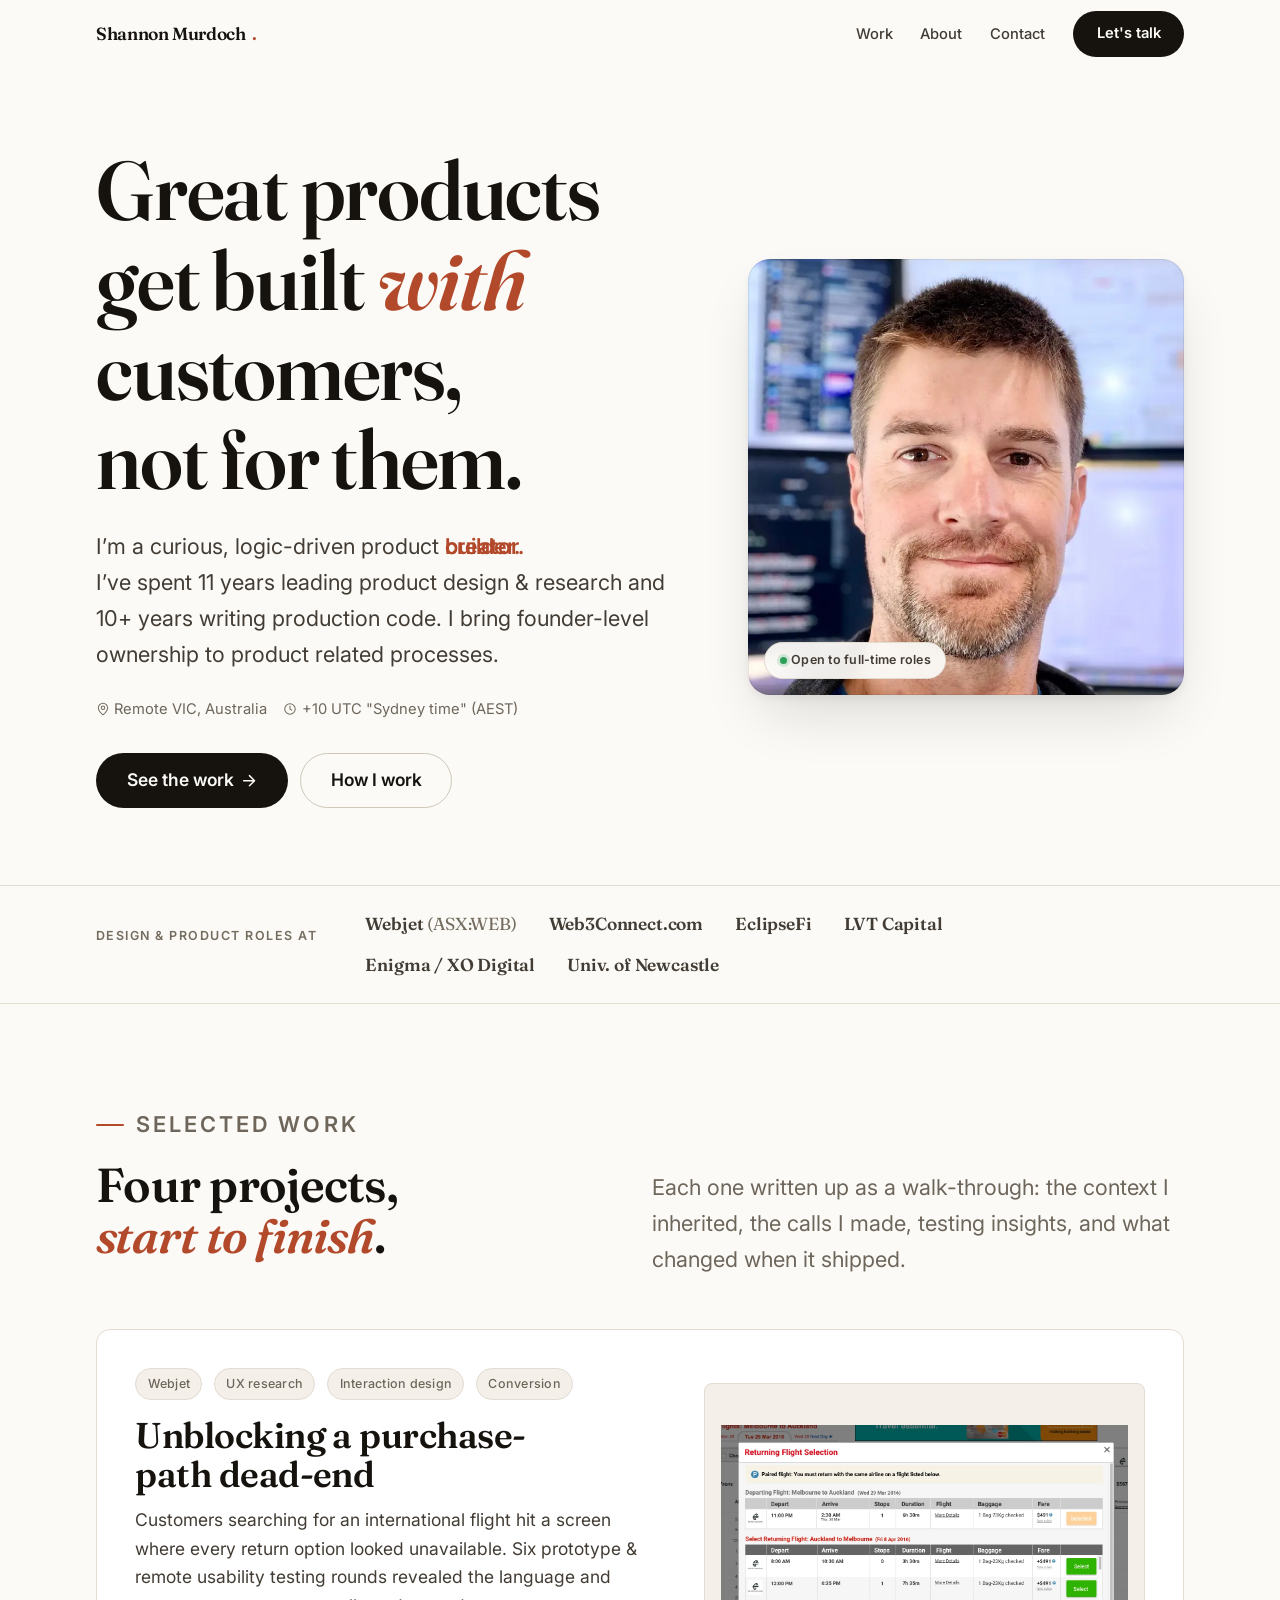
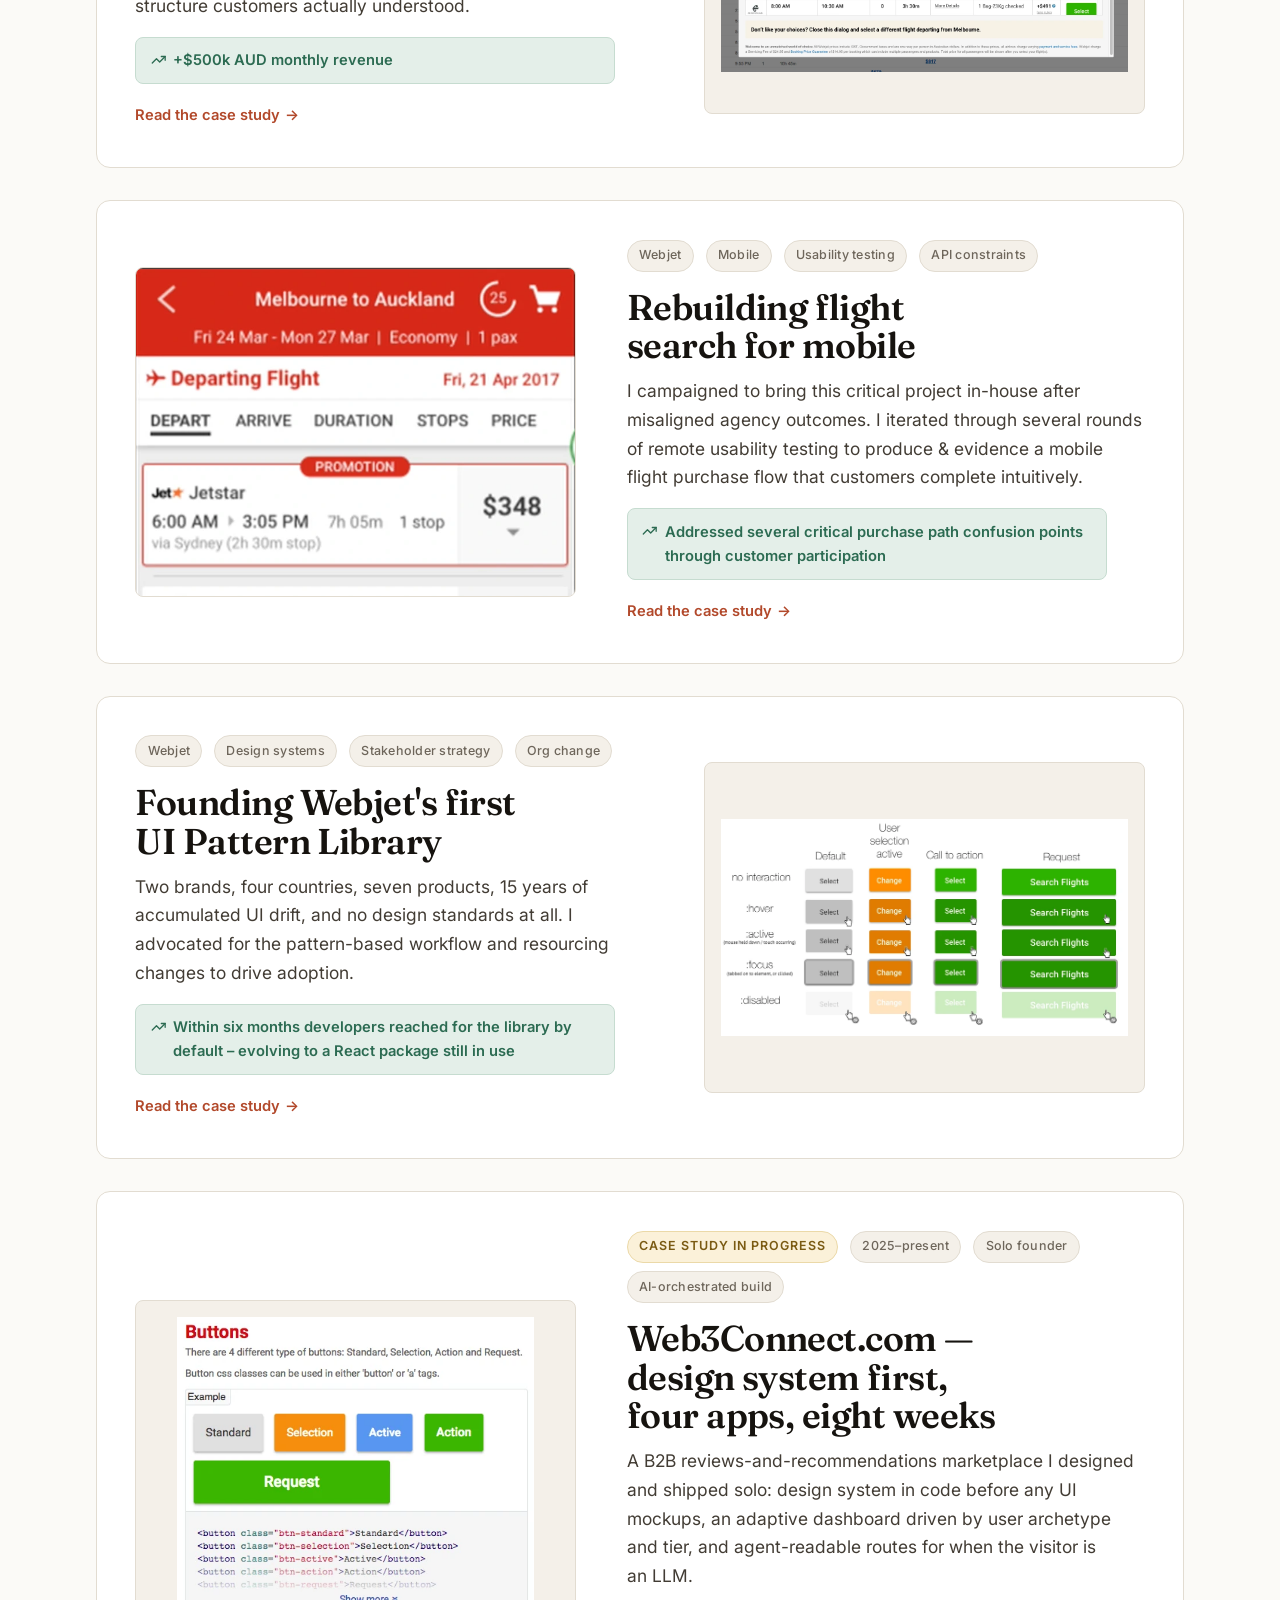
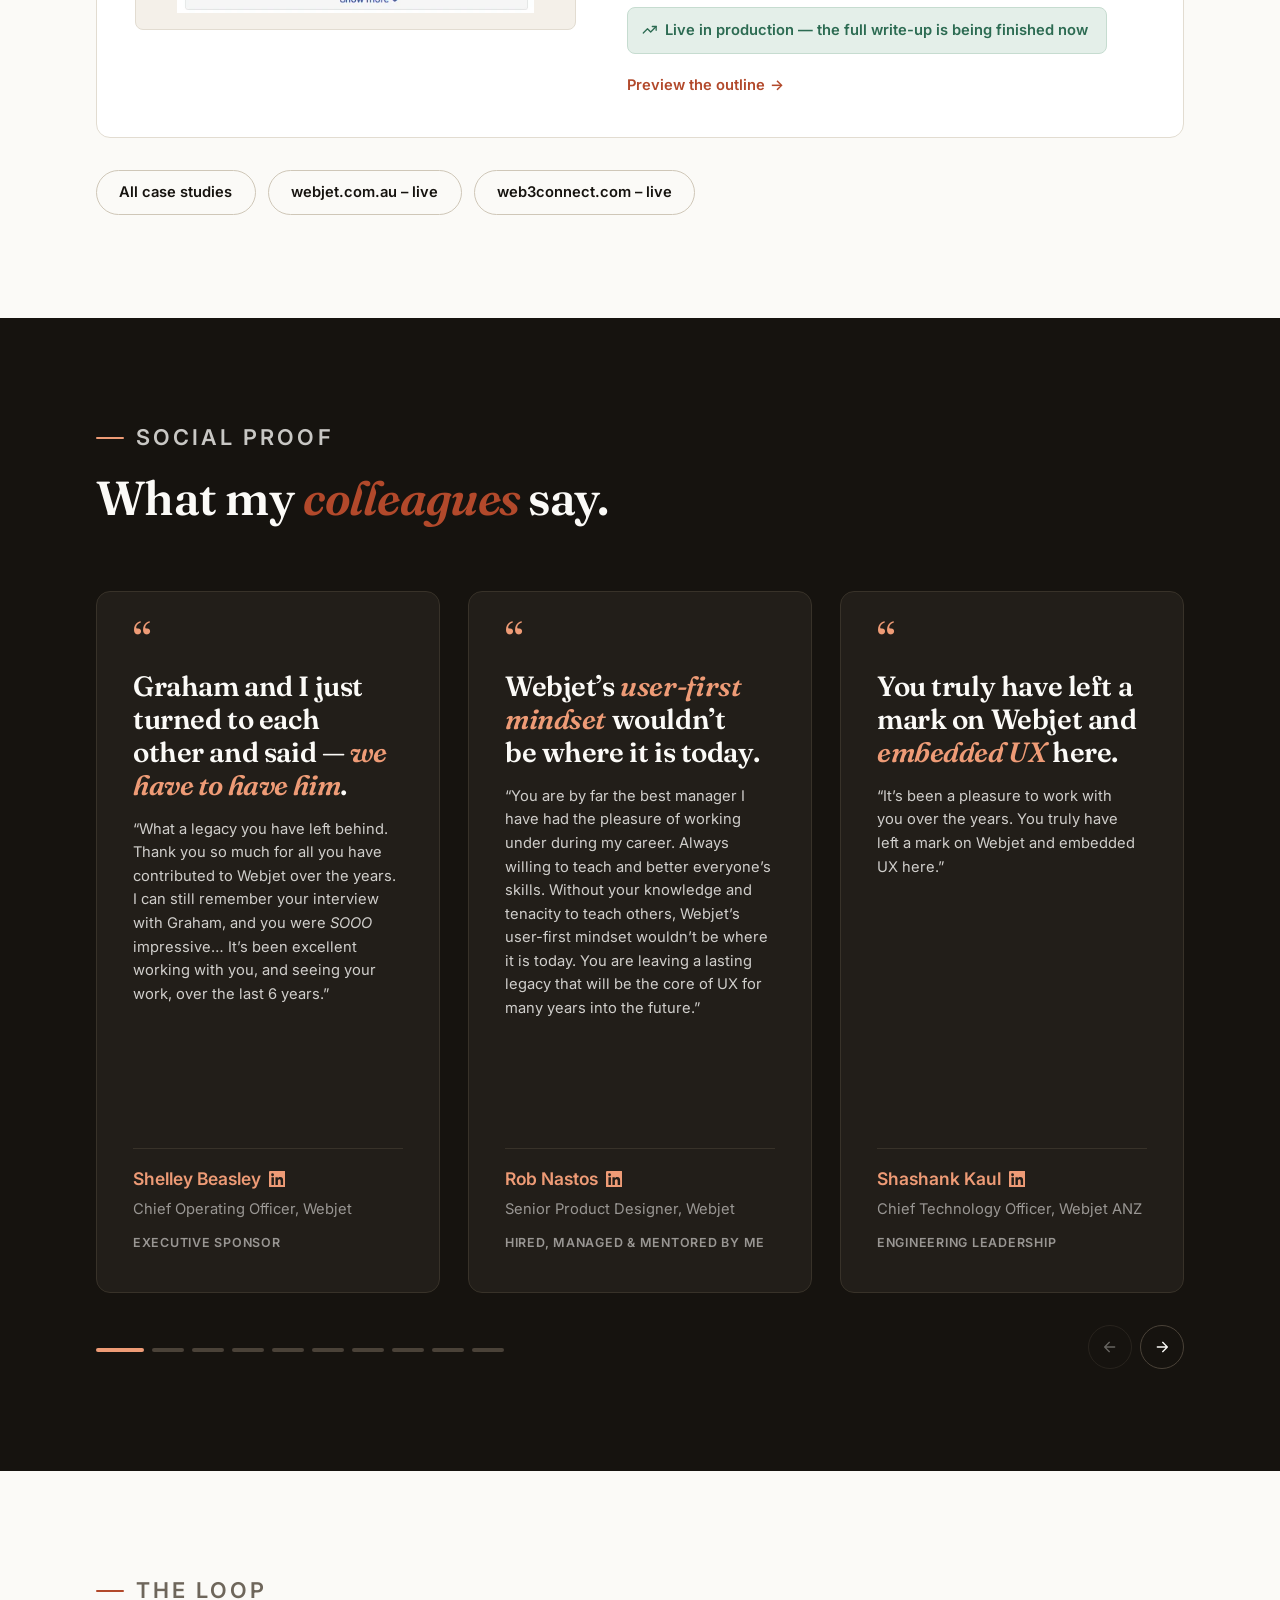
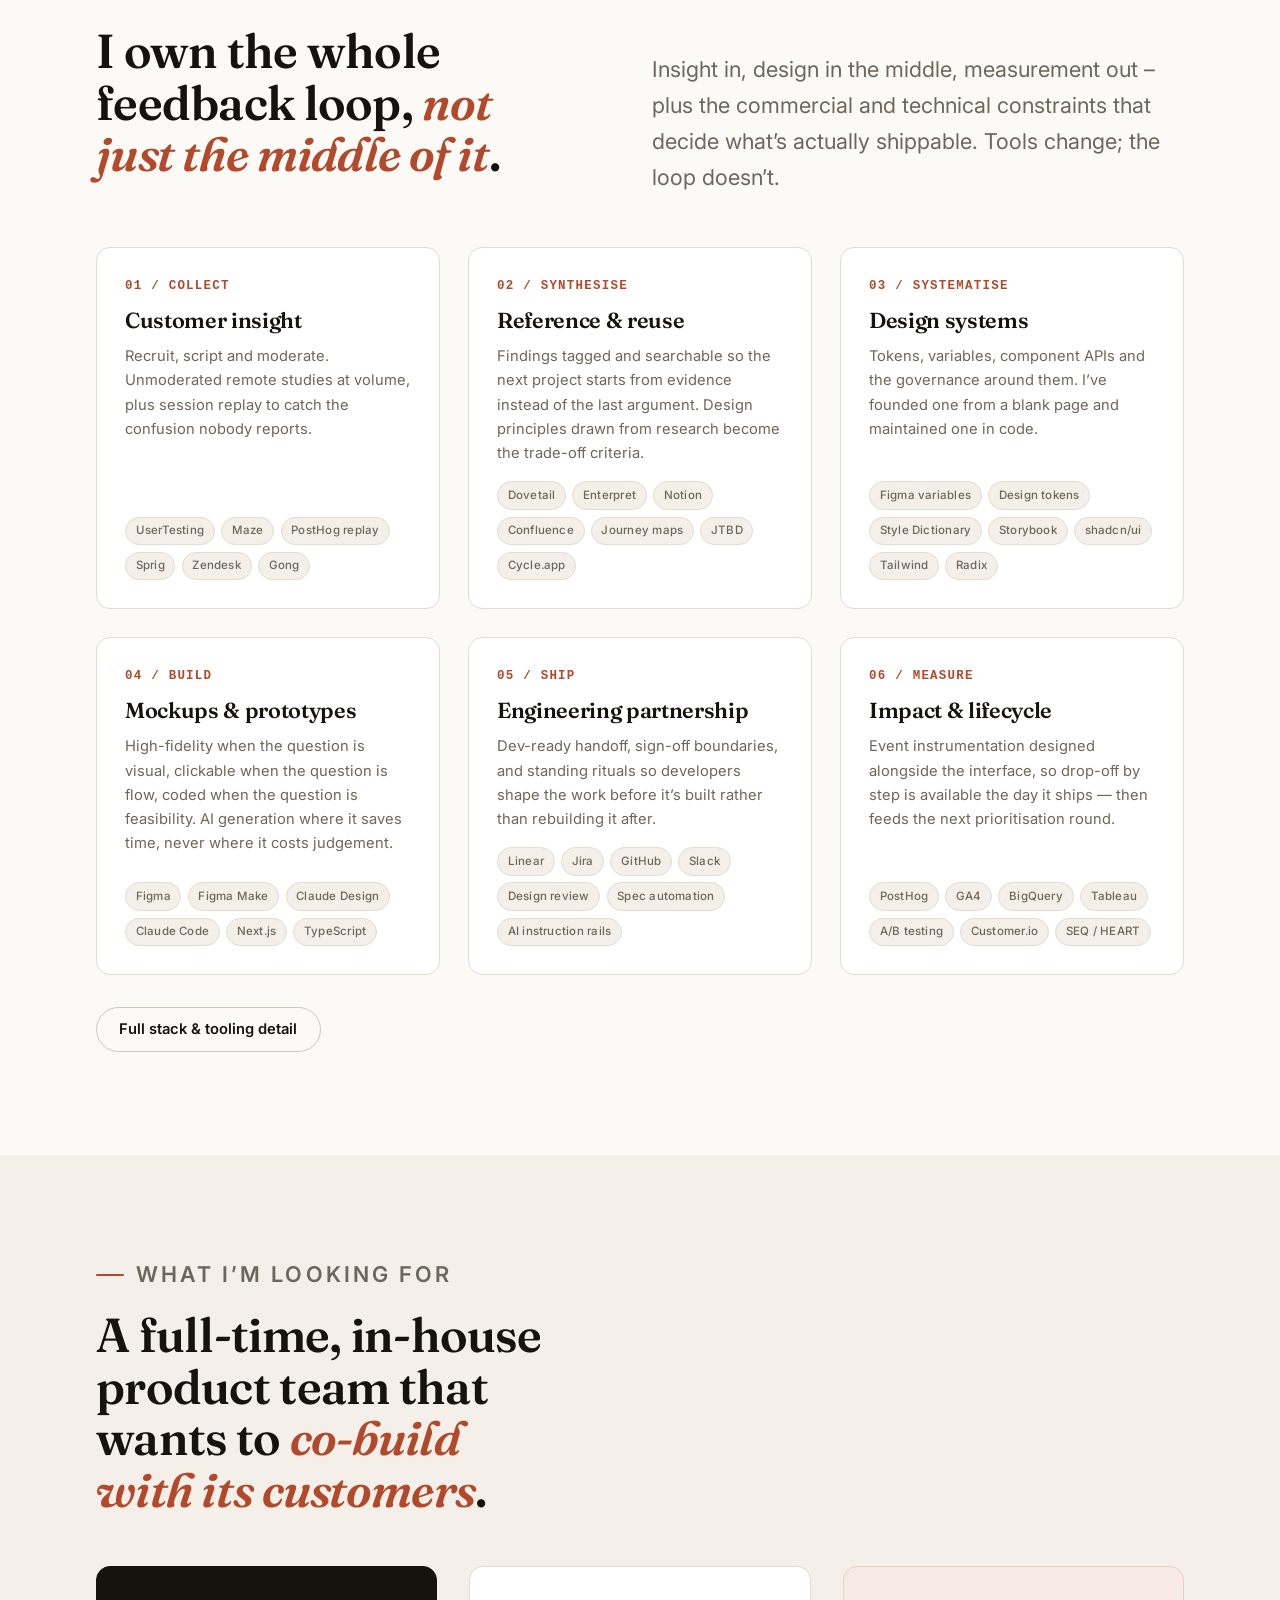
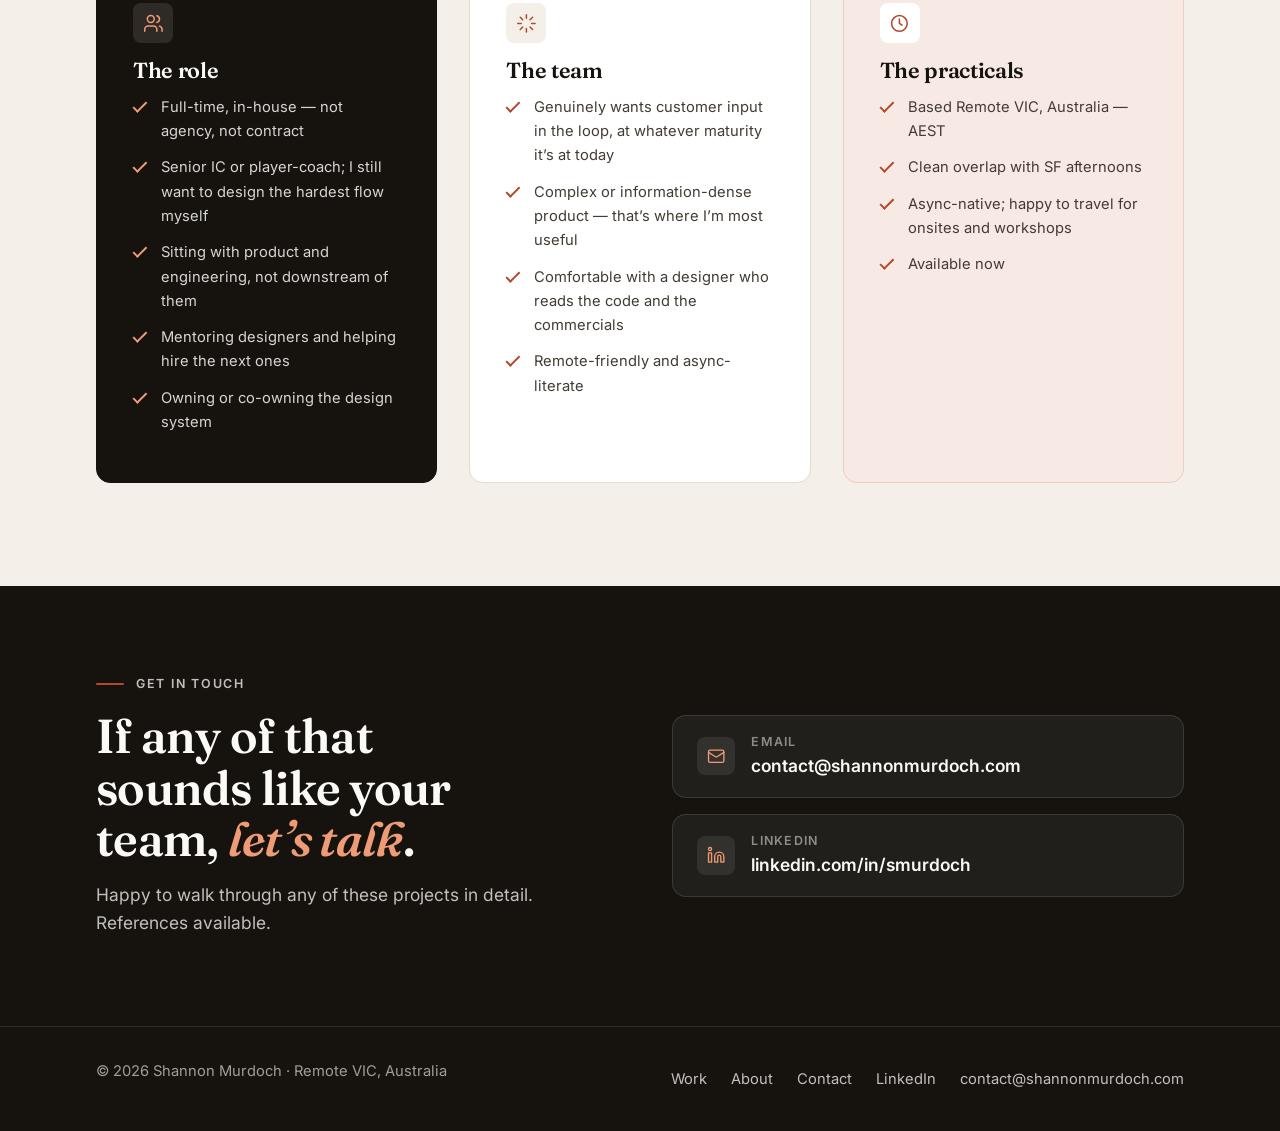
==== commit 24c6903a: "tweaks v2.4.1" ====
--- a/index.html
+++ b/index.html
@@ -510,7 +510,7 @@
           <p>Recruit, script and moderate. Unmoderated remote studies at volume, plus session replay to catch the
           confusion nobody reports.</p>
           <div class="cap__tools">
-            <span class="chip">UserTesting</span><span class="chip">Maze</span><span class="chip">PostHog replay</span><span class="chip">Sprig</span><span class="chip">Support tickets</span>
+            <span class="chip">UserTesting</span><span class="chip">Maze</span><span class="chip">PostHog replay</span><span class="chip">Sprig</span><span class="chip">Zendesk</span><span class="chip">Gong</span>
           </div>
         </div>
         <div class="cap" data-reveal>
@@ -519,7 +519,7 @@
           <p>Findings tagged and searchable so the next project starts from evidence instead of the last argument.
           Design principles drawn from research become the trade-off criteria.</p>
           <div class="cap__tools">
-            <span class="chip">Dovetail</span><span class="chip">Notion</span><span class="chip">Confluence</span><span class="chip">Journey maps</span><span class="chip">JTBD</span>
+            <span class="chip">Dovetail</span><span class="chip">Enterpret</span><span class="chip">Notion</span><span class="chip">Confluence</span><span class="chip">Journey maps</span><span class="chip">JTBD</span><span class="chip">Cycle.app</span>
           </div>
         </div>
         <div class="cap" data-reveal>
@@ -528,7 +528,7 @@
           <p>Tokens, variables, component APIs and the governance around them. I&rsquo;ve founded one from a blank page
           and maintained one in code.</p>
           <div class="cap__tools">
-            <span class="chip">Figma variables</span><span class="chip">Design tokens</span><span class="chip">Storybook</span><span class="chip">shadcn/ui</span><span class="chip">Tailwind</span><span class="chip">Radix</span>
+            <span class="chip">Figma variables</span><span class="chip">Design tokens</span><span class="chip">Style Dictionary</span><span class="chip">Storybook</span><span class="chip">shadcn/ui</span><span class="chip">Tailwind</span><span class="chip">Radix</span>
           </div>
         </div>
         <div class="cap" data-reveal>
@@ -537,7 +537,7 @@
           <p>High-fidelity when the question is visual, clickable when the question is flow, coded when the question
           is feasibility. AI generation where it saves time, never where it costs judgement.</p>
           <div class="cap__tools">
-            <span class="chip">Figma</span><span class="chip">Claude Design</span><span class="chip">Claude&nbsp;Code</span><span class="chip">Next.js</span><span class="chip">TypeScript</span>
+            <span class="chip">Figma</span><span class="chip">Figma Make</span><span class="chip">Claude Design</span><span class="chip">Claude&nbsp;Code</span><span class="chip">Next.js</span><span class="chip">TypeScript</span>
           </div>
         </div>
         <div class="cap" data-reveal>
@@ -546,7 +546,7 @@
           <p>Dev-ready handoff, sign-off boundaries, and standing rituals so developers shape the work before it&rsquo;s
           built rather than rebuilding it after.</p>
           <div class="cap__tools">
-            <span class="chip">Linear</span><span class="chip">Jira</span><span class="chip">GitHub</span><span class="chip">Design review</span><span class="chip">Spec automation</span>
+            <span class="chip">Linear</span><span class="chip">Jira</span><span class="chip">GitHub</span><span class="chip">Slack</span><span class="chip">Design review</span><span class="chip">Spec automation</span><span class="chip">AI instruction rails</span>
           </div>
         </div>
         <div class="cap" data-reveal>
@@ -555,7 +555,7 @@
           <p>Event instrumentation designed alongside the interface, so drop-off by step is available the day it ships
           &mdash; then feeds the next prioritisation round.</p>
           <div class="cap__tools">
-            <span class="chip">PostHog</span><span class="chip">GA4</span><span class="chip">BigQuery</span><span class="chip">Tableau</span><span class="chip">A/B testing</span><span class="chip">Customer.io</span>
+            <span class="chip">PostHog</span><span class="chip">GA4</span><span class="chip">BigQuery</span><span class="chip">Tableau</span><span class="chip">A/B testing</span><span class="chip">Customer.io</span><span class="chip">SEQ / HEART</span>
           </div>
         </div>
       </div>
@@ -606,7 +606,7 @@
           <h3>The practicals</h3>
           <ul class="check-list check-list--sm">
             <li>Based Remote VIC, Australia &mdash; AEST</li>
-            <li>6am AEST starts give a clean overlap with SF afternoons</li>
+            <li>Clean overlap with SF afternoons</li>
             <li>Async-native; happy to travel for onsites and workshops</li>
             <li>Available now</li>
           </ul>
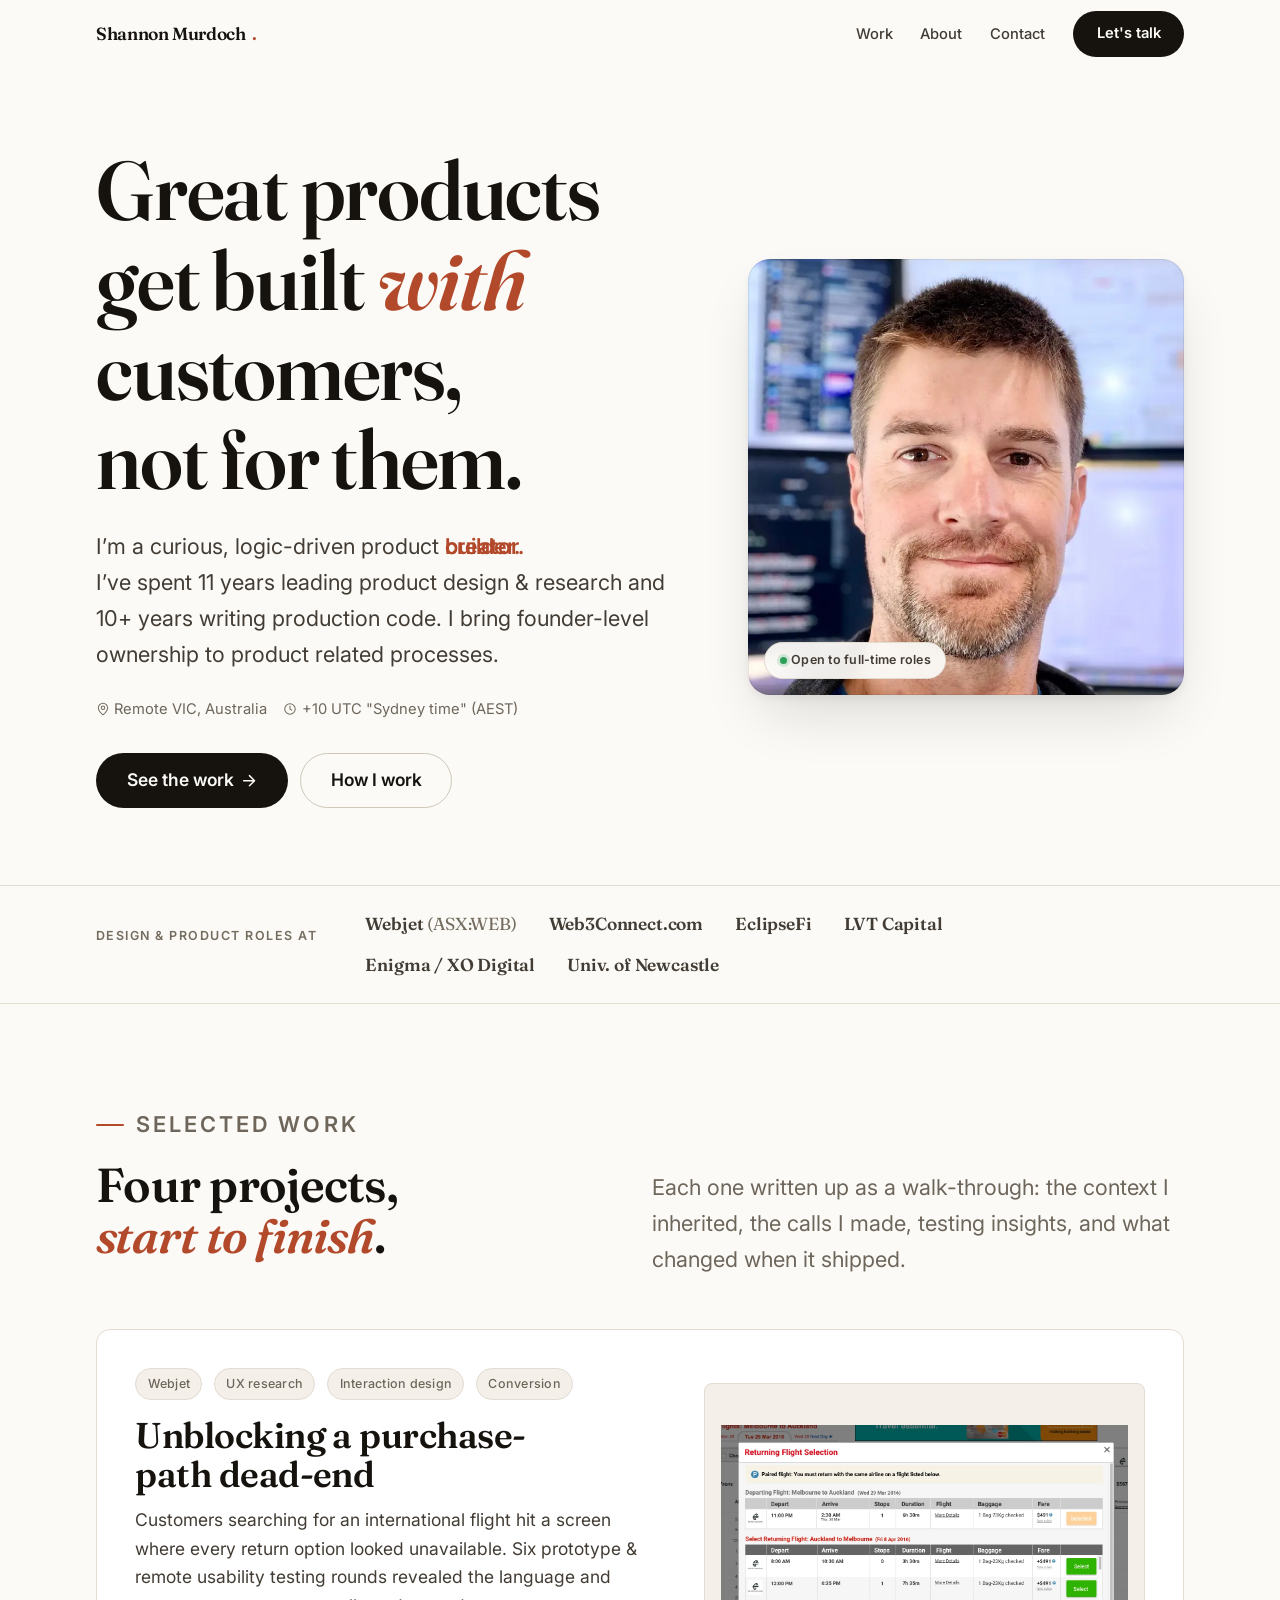
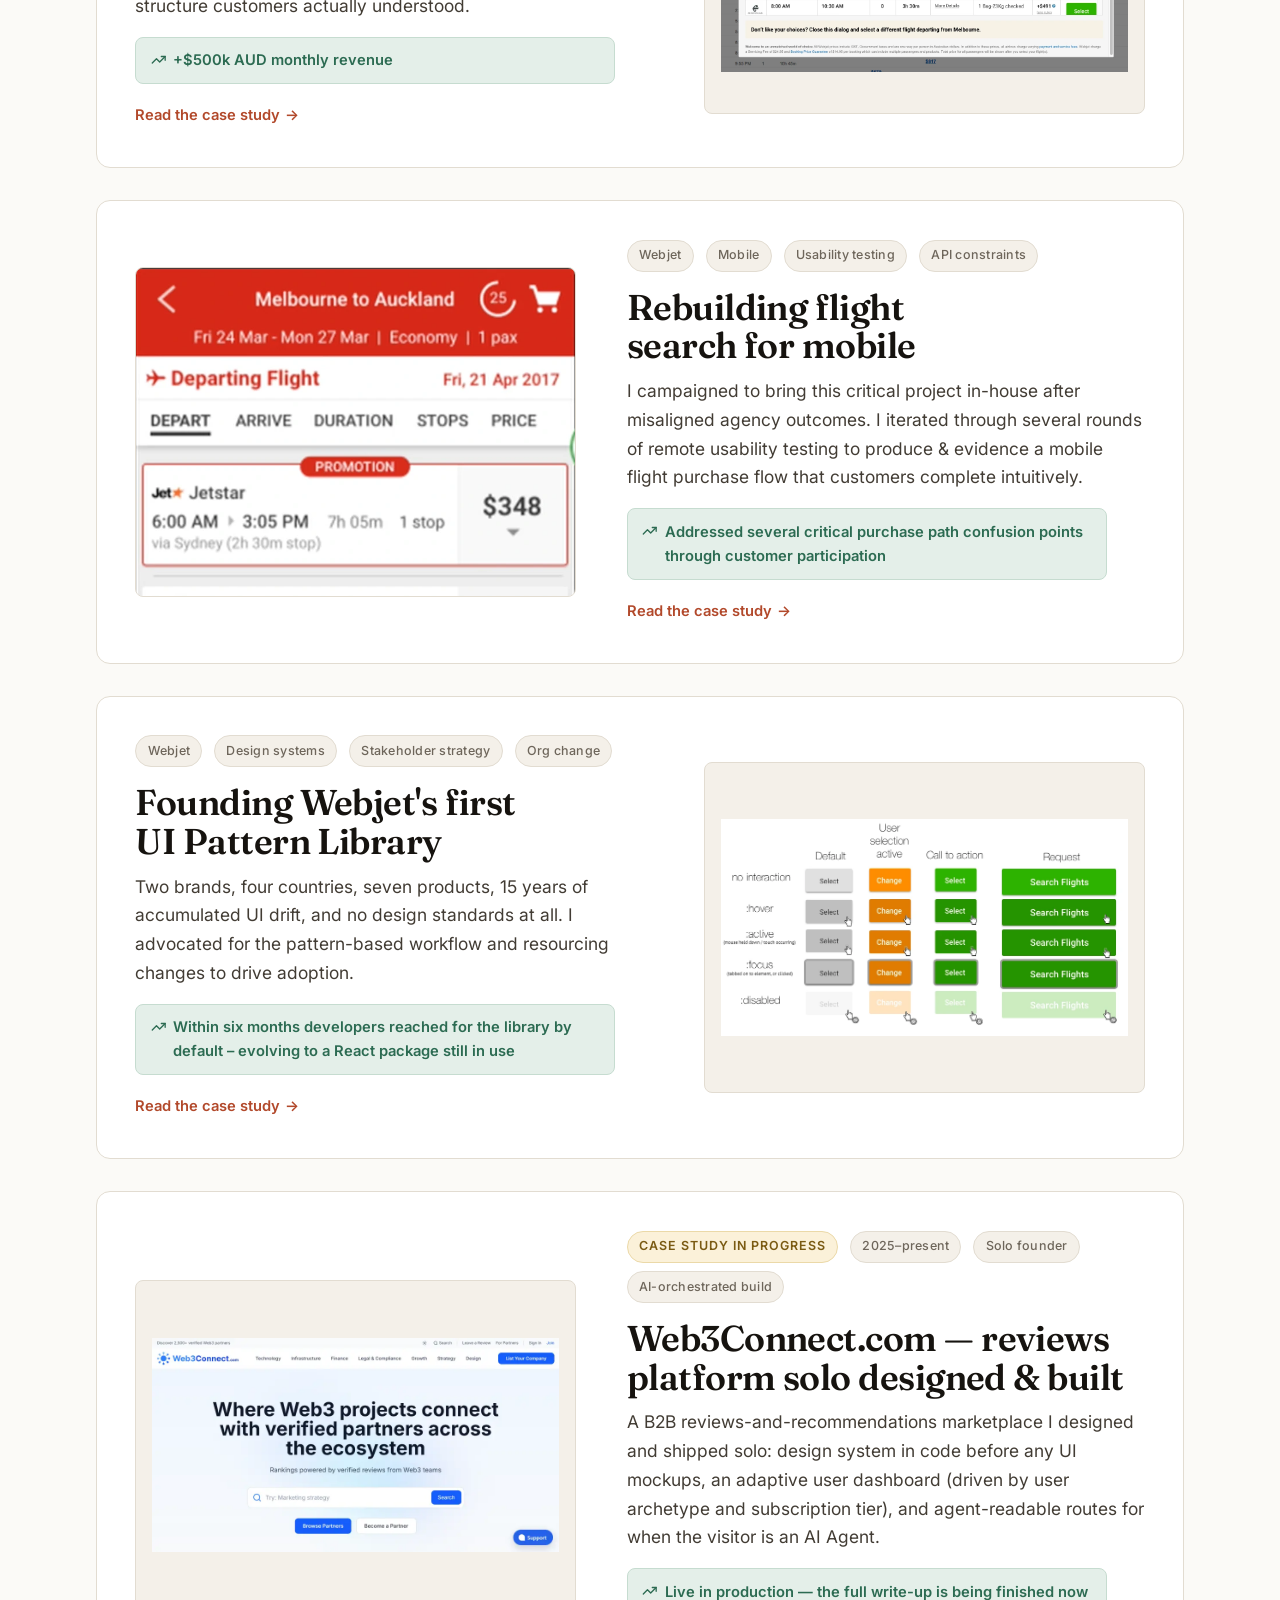
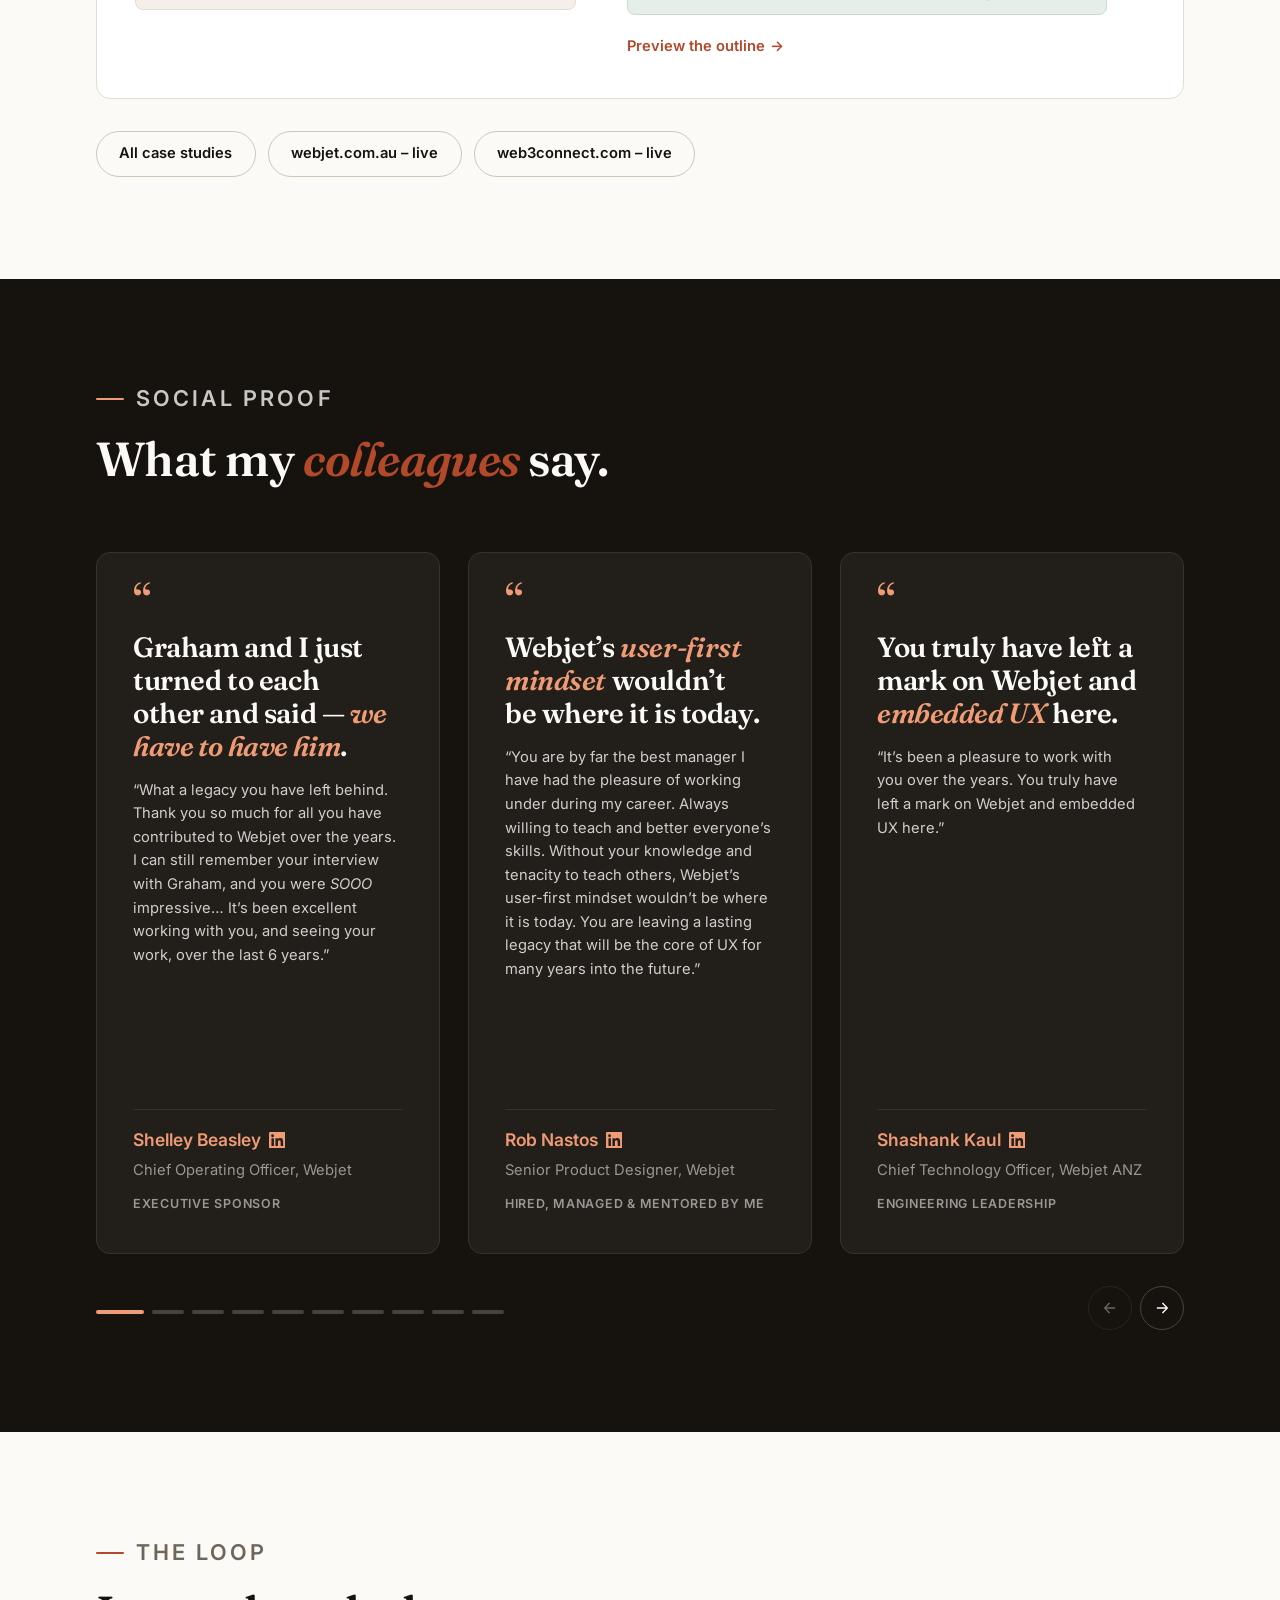
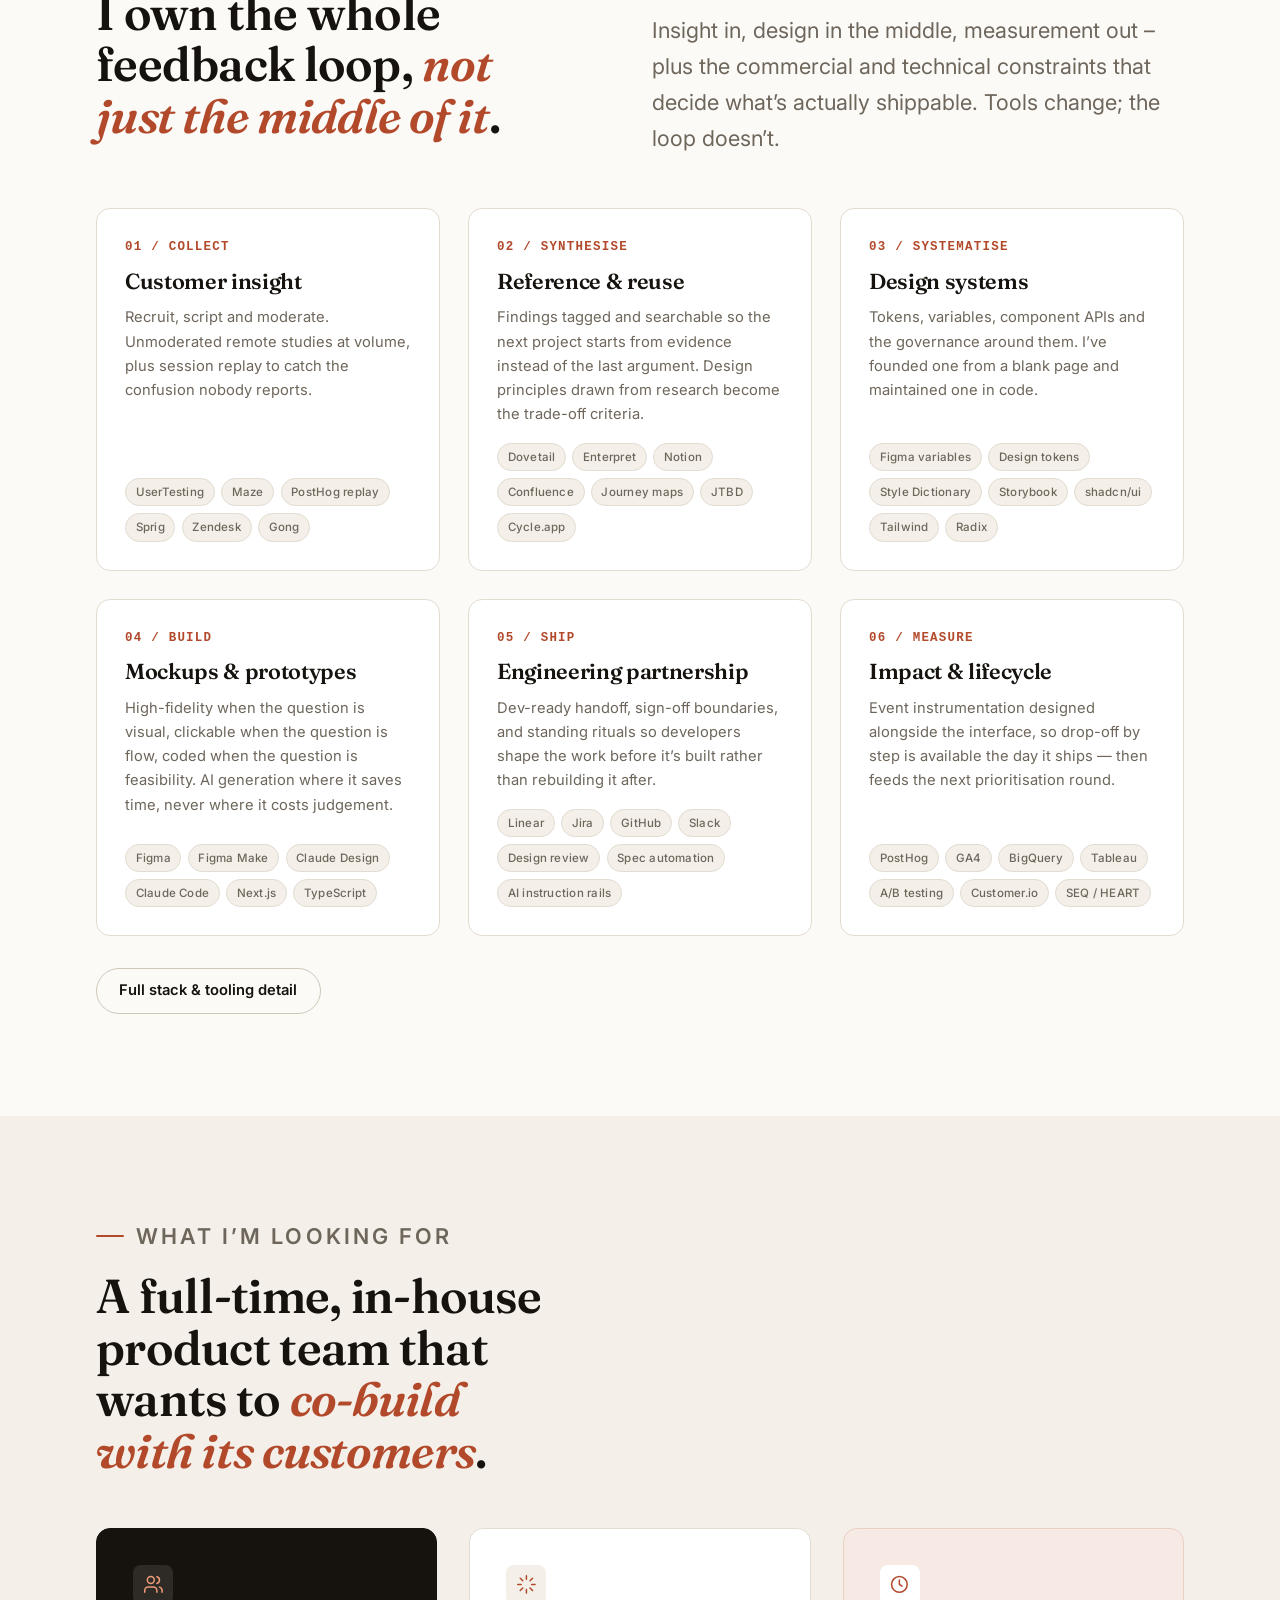
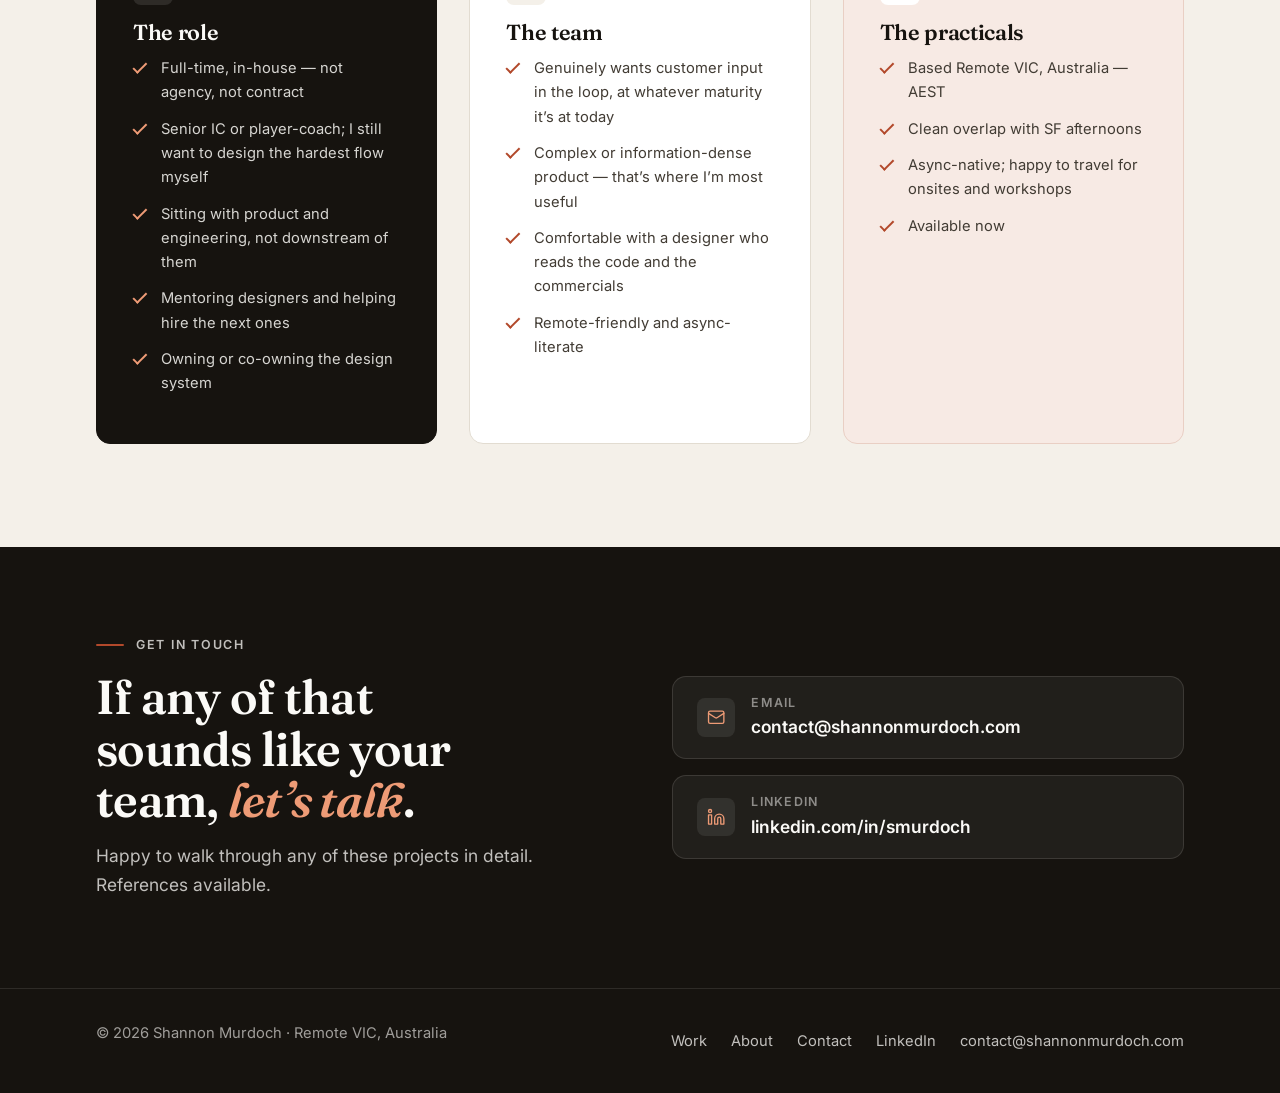
==== commit 94003f5d: "web3connect case study 4 basics" ====
--- a/index.html
+++ b/index.html
@@ -7,6 +7,11 @@
 <meta name="description" content="Product design leader with 20 years across design and engineering. I build products with customers, not for them — research practice, design systems, and shipped production interfaces. Available for a full-time in-house role. AEST, remote-native.">
 <link rel="canonical" href="https://shannonmurdoch.com/">
 <meta name="theme-color" content="#FBFAF7">
+<link rel="apple-touch-icon" sizes="180x180" href="/images/favicon/apple-touch-icon.png">
+<link rel="icon" type="image/png" sizes="32x32" href="/images/favicon/favicon-32x32.png">
+<link rel="icon" type="image/png" sizes="16x16" href="/images/favicon/favicon-16x16.png">
+<link rel="icon" href="/favicon.ico" sizes="any">
+<link rel="manifest" href="/site.webmanifest">
 <meta property="og:type" content="website">
 <meta property="og:site_name" content="Shannon Murdoch">
 <meta property="og:url" content="https://shannonmurdoch.com/">
@@ -20,7 +25,7 @@
 <link rel="preconnect" href="https://fonts.googleapis.com">
 <link rel="preconnect" href="https://fonts.gstatic.com" crossorigin>
 <link href="https://fonts.googleapis.com/css2?family=Fraunces:ital,opsz,wght@0,9..144,400..700;1,9..144,400..600&amp;family=Inter:wght@400;500;600;700&amp;display=swap" rel="stylesheet">
-<link rel="stylesheet" href="style.css?v=6">
+<link rel="stylesheet" href="style.css?v=7">
 <script>document.documentElement.classList.remove('no-js');</script>
 <script type="application/ld+json">
 {
@@ -217,11 +222,11 @@
               <span class="chip">Solo founder</span>
               <span class="chip">AI-orchestrated build</span>
             </div>
-            <h3 class="work-card__title"><a href="work/web3connect.html">Web3Connect.com &mdash; design system first, four apps, eight weeks</a></h3>
+            <h3 class="work-card__title"><a href="work/web3connect.html">Web3Connect.com &mdash; reviews platform solo designed &amp; built</a></h3>
             <p class="work-card__desc">
               A B2B reviews-and-recommendations marketplace I designed and shipped solo: design system in code before
-              any UI mockups, an adaptive dashboard driven by user archetype and tier, and agent-readable routes for
-              when the visitor is an LLM.
+              any UI mockups, an adaptive user dashboard (driven by user archetype and subscription tier), and agent-readable routes for
+              when the visitor is an AI Agent.
             </p>
             <p class="work-card__outcome">
               <svg viewBox="0 0 24 24" fill="none" stroke="currentColor" stroke-width="2" stroke-linecap="round" stroke-linejoin="round" aria-hidden="true"><path d="M22 7 13.5 15.5l-5-5L2 17"/><path d="M16 7h6v6"/></svg>
@@ -230,7 +235,7 @@
             <span class="link-arrow">Preview the outline <span class="arrow" aria-hidden="true">&rarr;</span></span>
           </div>
           <div class="work-card__media">
-            <img src="images/work/ui-pattern-library/07-hologram-documentation.webp" width="473" height="392" alt="Placeholder: documented component library output" loading="lazy" decoding="async">
+            <img src="images/work/web3connect-com/web3connect-homepage.webp" width="950" height="500" alt="Placeholder: documented component library output" loading="lazy" decoding="async">
           </div>
         </article>
 
@@ -662,6 +667,6 @@
   </div>
 </footer>
 
-<script src="script.js?v=6" defer></script>
+<script src="script.js?v=7" defer></script>
 </body>
 </html>
--- a/style.css
+++ b/style.css
@@ -1021,6 +1021,85 @@
 @media (min-width: 62rem) { .cs-layout { grid-template-columns: 13rem minmax(0, 1fr); } }
 @media (max-width: 61.99rem) { .toc { display: none; } }
 
+
+/* Image lightbox ------------------------------------------------------------
+   Case study figures and phone screenshots are shown small so the page stays
+   readable. script.js marks them zoomable at runtime and injects the overlay,
+   so with JS off none of this applies and the pages behave exactly as before. */
+.is-zoomable { cursor: zoom-in; }
+.is-zoomable:focus-visible { outline: 3px solid var(--accent); outline-offset: 3px; }
+
+.has-zoom { position: relative; }
+.has-zoom::after {
+  content: "";
+  position: absolute; top: 0.55rem; right: 0.55rem;
+  width: 1.9rem; height: 1.9rem; border-radius: 50%;
+  background-color: rgba(22, 19, 15, 0.74);
+  background-image: url("data:image/svg+xml,%3Csvg xmlns='http://www.w3.org/2000/svg' viewBox='0 0 24 24' fill='none' stroke='%23ffffff' stroke-width='2.25' stroke-linecap='round' stroke-linejoin='round'%3E%3Cpath d='M15 3h6v6M9 21H3v-6M21 3l-7 7M3 21l7-7'/%3E%3C/svg%3E");
+  background-repeat: no-repeat; background-position: center; background-size: 1rem 1rem;
+  opacity: 0; transform: scale(0.85);
+  transition: opacity var(--dur) var(--ease), transform var(--dur) var(--ease);
+  pointer-events: none;
+}
+.has-zoom:hover::after,
+.has-zoom:focus-within::after { opacity: 1; transform: none; }
+
+.lightbox {
+  position: fixed; inset: 0; z-index: 300;
+  display: flex; flex-direction: column; gap: var(--sp-3);
+  padding: clamp(0.75rem, 2.5vw, 1.75rem);
+  background: rgba(12, 10, 8, 0.94);
+  opacity: 0; visibility: hidden;
+  transition: opacity 200ms var(--ease), visibility 0s linear 200ms;
+}
+.lightbox.is-open { opacity: 1; visibility: visible; transition-delay: 0s, 0s; }
+
+.lightbox__top { flex: 0 0 auto; display: flex; justify-content: flex-end; }
+.lightbox__close {
+  display: inline-grid; place-items: center;
+  width: 2.6rem; height: 2.6rem; padding: 0;
+  border: 1px solid rgba(244, 240, 233, 0.28); border-radius: 50%;
+  background: rgba(244, 240, 233, 0.08);
+  color: var(--paper-2); cursor: pointer;
+  transition: background var(--dur) var(--ease), border-color var(--dur) var(--ease);
+}
+.lightbox__close:hover { background: rgba(244, 240, 233, 0.18); border-color: rgba(244, 240, 233, 0.5); }
+.lightbox__close:focus-visible { outline: 3px solid var(--accent-on-ink); outline-offset: 2px; }
+.lightbox__close svg { width: 1.15rem; height: 1.15rem; }
+
+.lightbox__stage {
+  flex: 1 1 auto; min-height: 0;
+  display: flex; align-items: center; justify-content: center;
+  overflow: auto; overscroll-behavior: contain;
+}
+.lightbox__img {
+  display: block; margin: auto;
+  max-width: 100%; max-height: 100%; width: auto; height: auto;
+  border-radius: var(--r-md); background: var(--white);
+  box-shadow: 0 20px 60px rgba(0, 0, 0, 0.5);
+}
+.lightbox.can-zoom .lightbox__img { cursor: zoom-in; }
+.lightbox.is-actual .lightbox__img { max-width: none; max-height: none; cursor: zoom-out; }
+
+.lightbox__cap {
+  flex: 0 0 auto; margin: 0; max-width: 74ch;
+  font-size: var(--step--1); line-height: 1.5; color: var(--paper-2);
+}
+.lightbox__cap strong { color: var(--white); font-weight: 600; }
+.lightbox__hint {
+  display: block; margin-top: var(--sp-2);
+  font-size: var(--step--2); color: rgba(244, 240, 233, 0.62);
+}
+
+/* Pinning the body preserves the reader's place; plain overflow:hidden on
+   the root discards the scroll offset and dumps them back at the top. */
+html.lb-open { overflow: hidden; }
+html.lb-open body {
+  position: fixed; top: var(--lb-top, 0px); left: 0; right: 0; width: 100%;
+  padding-right: var(--sbw, 0px);
+}
+html.lb-open .progress { right: var(--sbw, 0px); }
+
 /* --------------------------------------------------------------------------
    14. CTA band + footer
    -------------------------------------------------------------------------- */
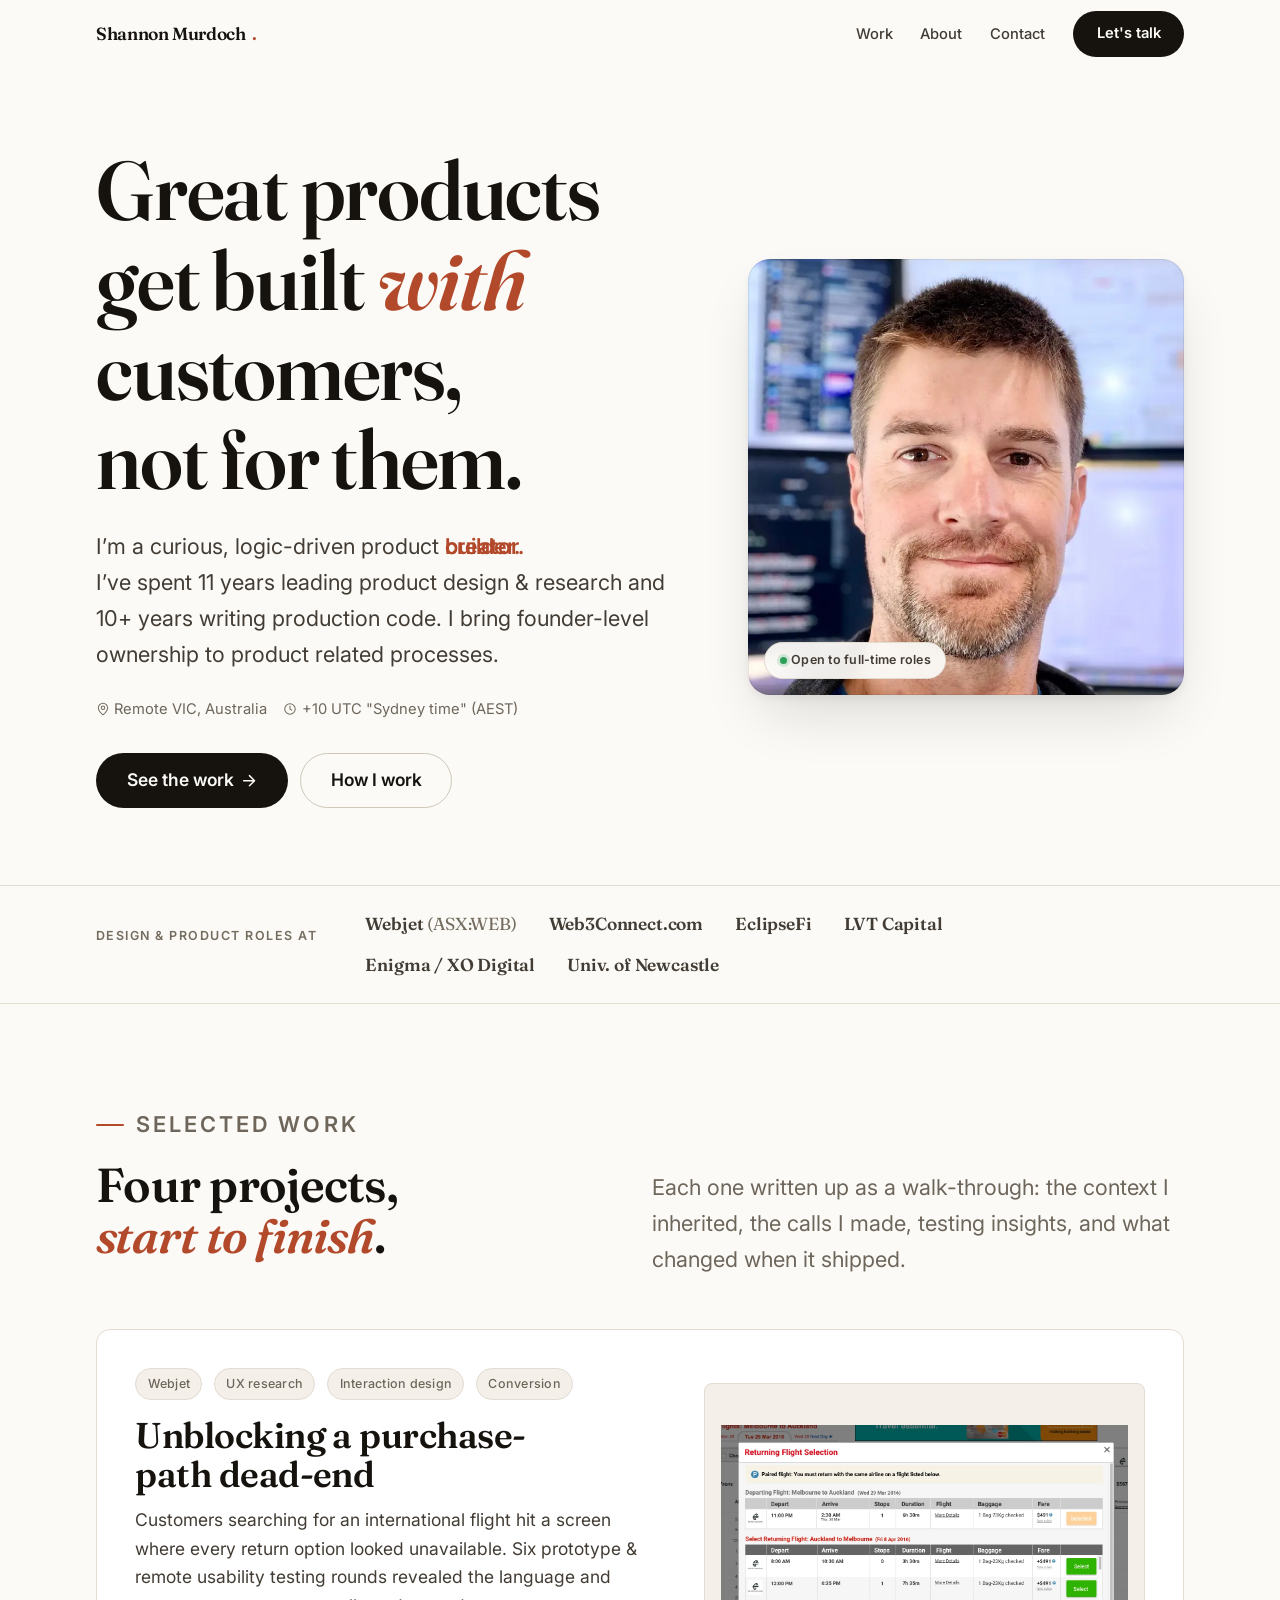
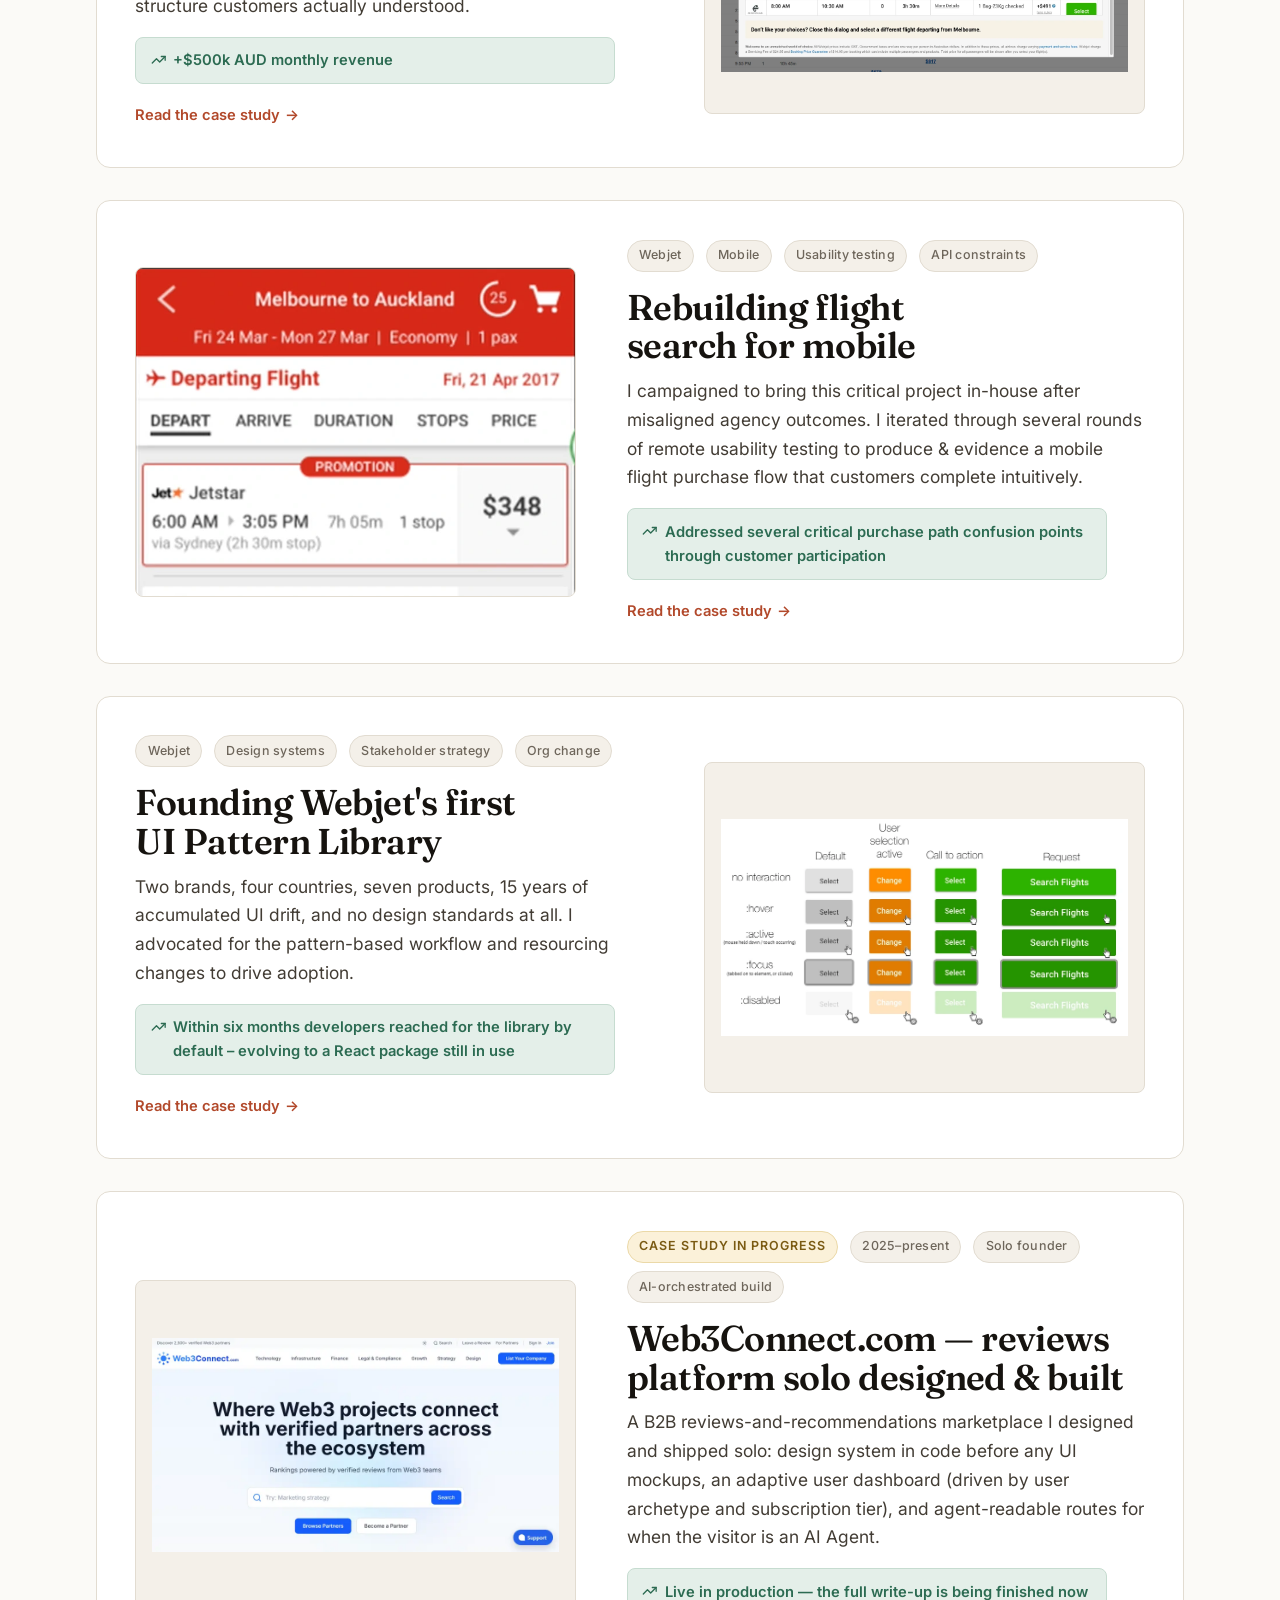
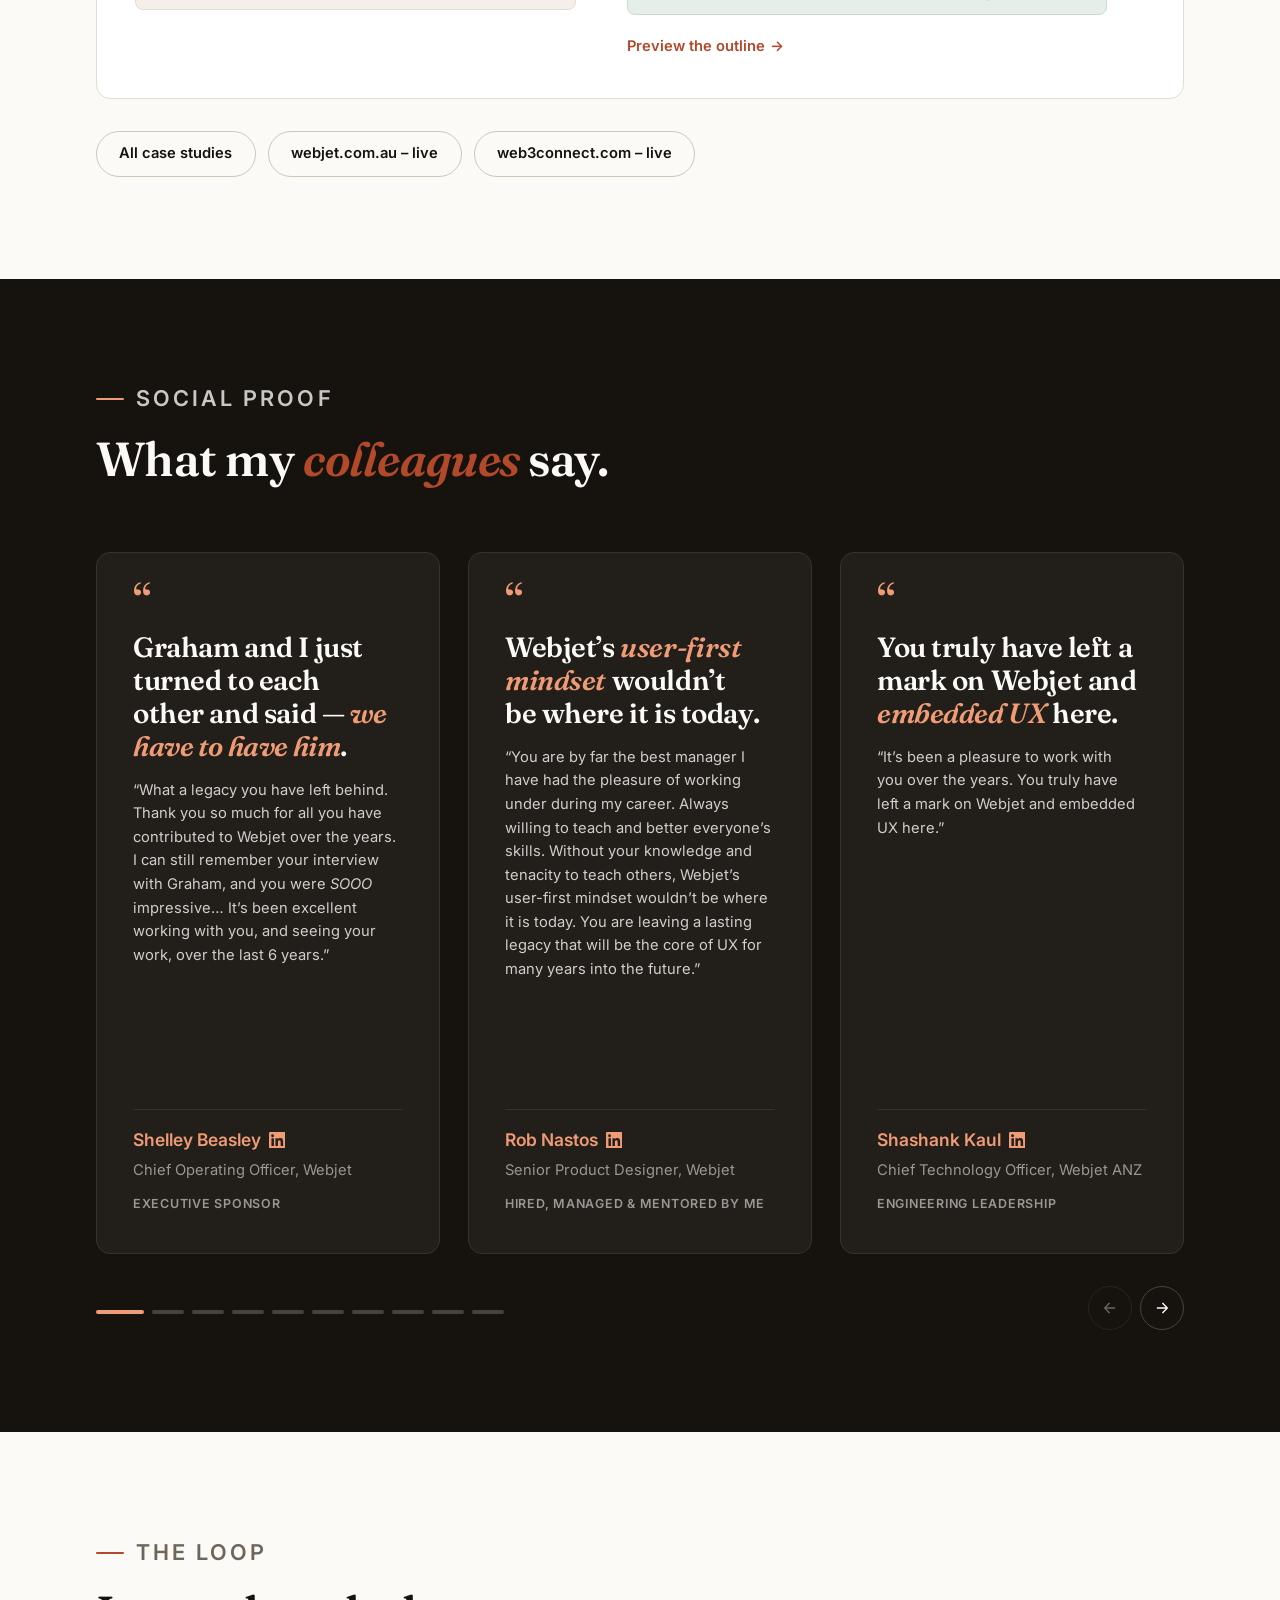
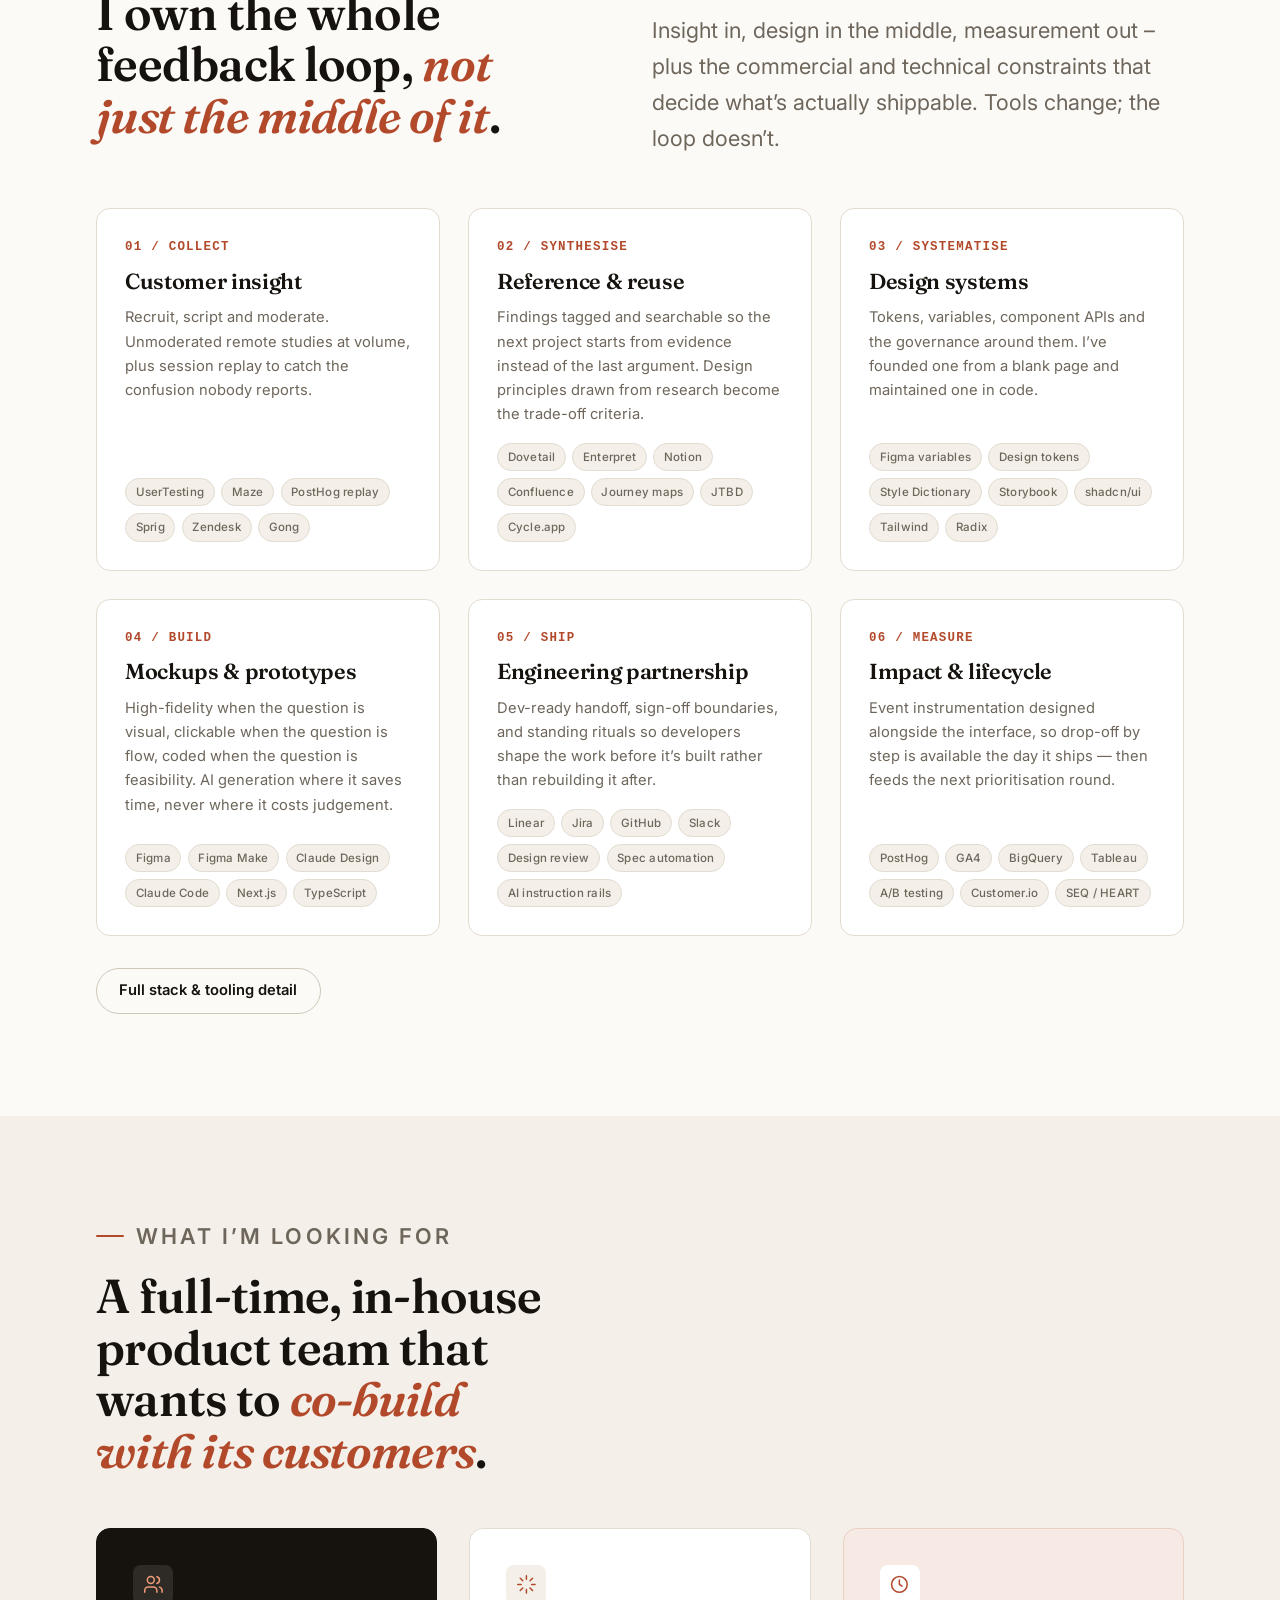
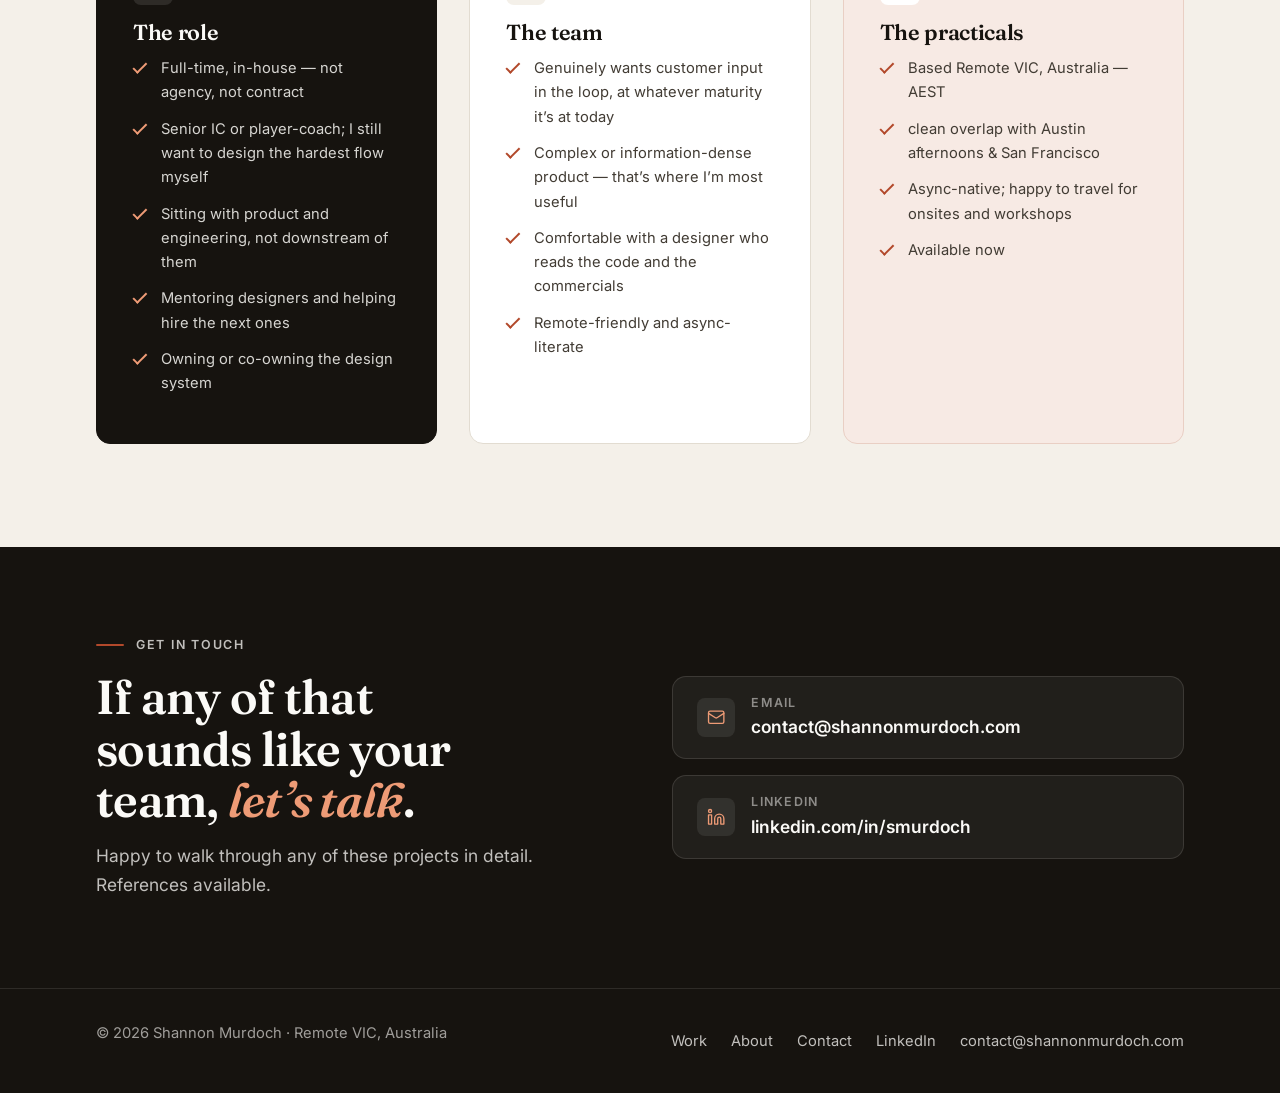
==== commit c3415d03: "timezone/overlap tweak" ====
--- a/index.html
+++ b/index.html
@@ -611,7 +611,7 @@
           <h3>The practicals</h3>
           <ul class="check-list check-list--sm">
             <li>Based Remote VIC, Australia &mdash; AEST</li>
-            <li>Clean overlap with SF afternoons</li>
+            <li>clean overlap with Austin afternoons &amp; San Francisco</li>
             <li>Async-native; happy to travel for onsites and workshops</li>
             <li>Available now</li>
           </ul>
